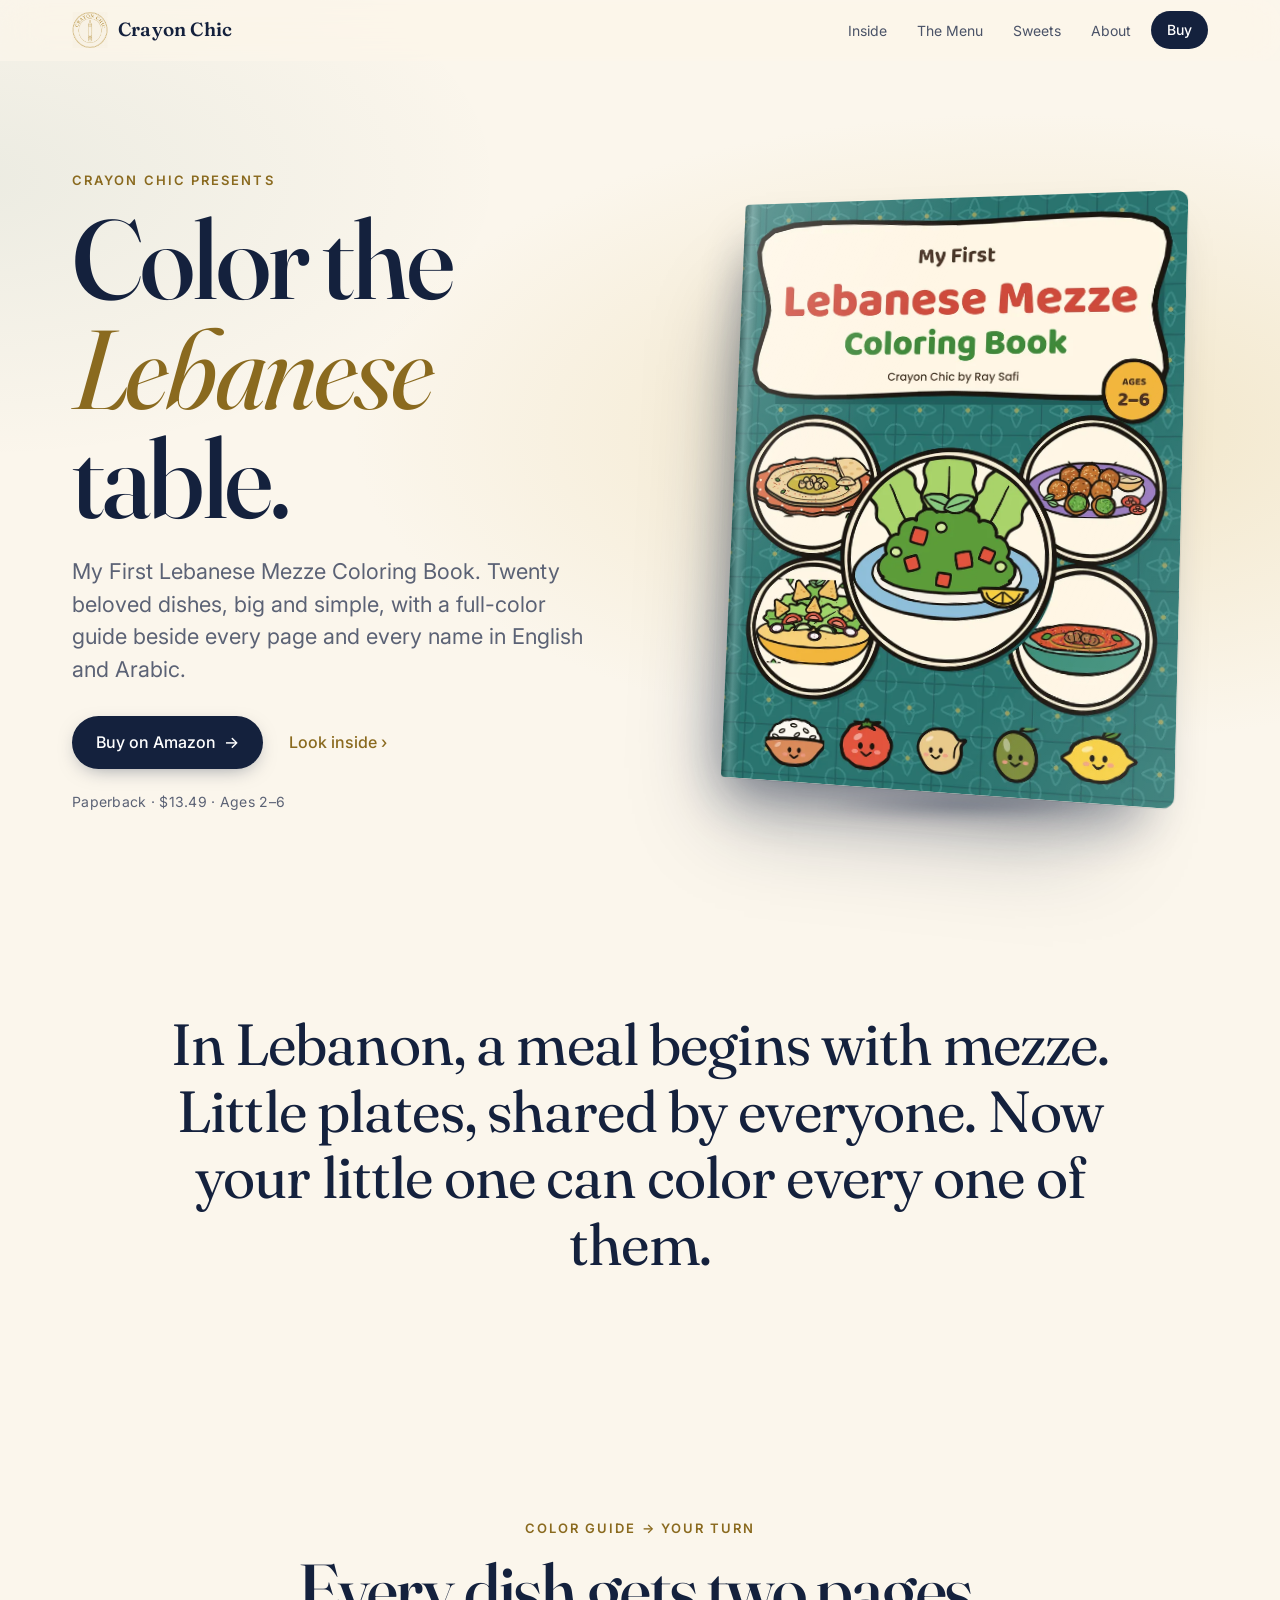
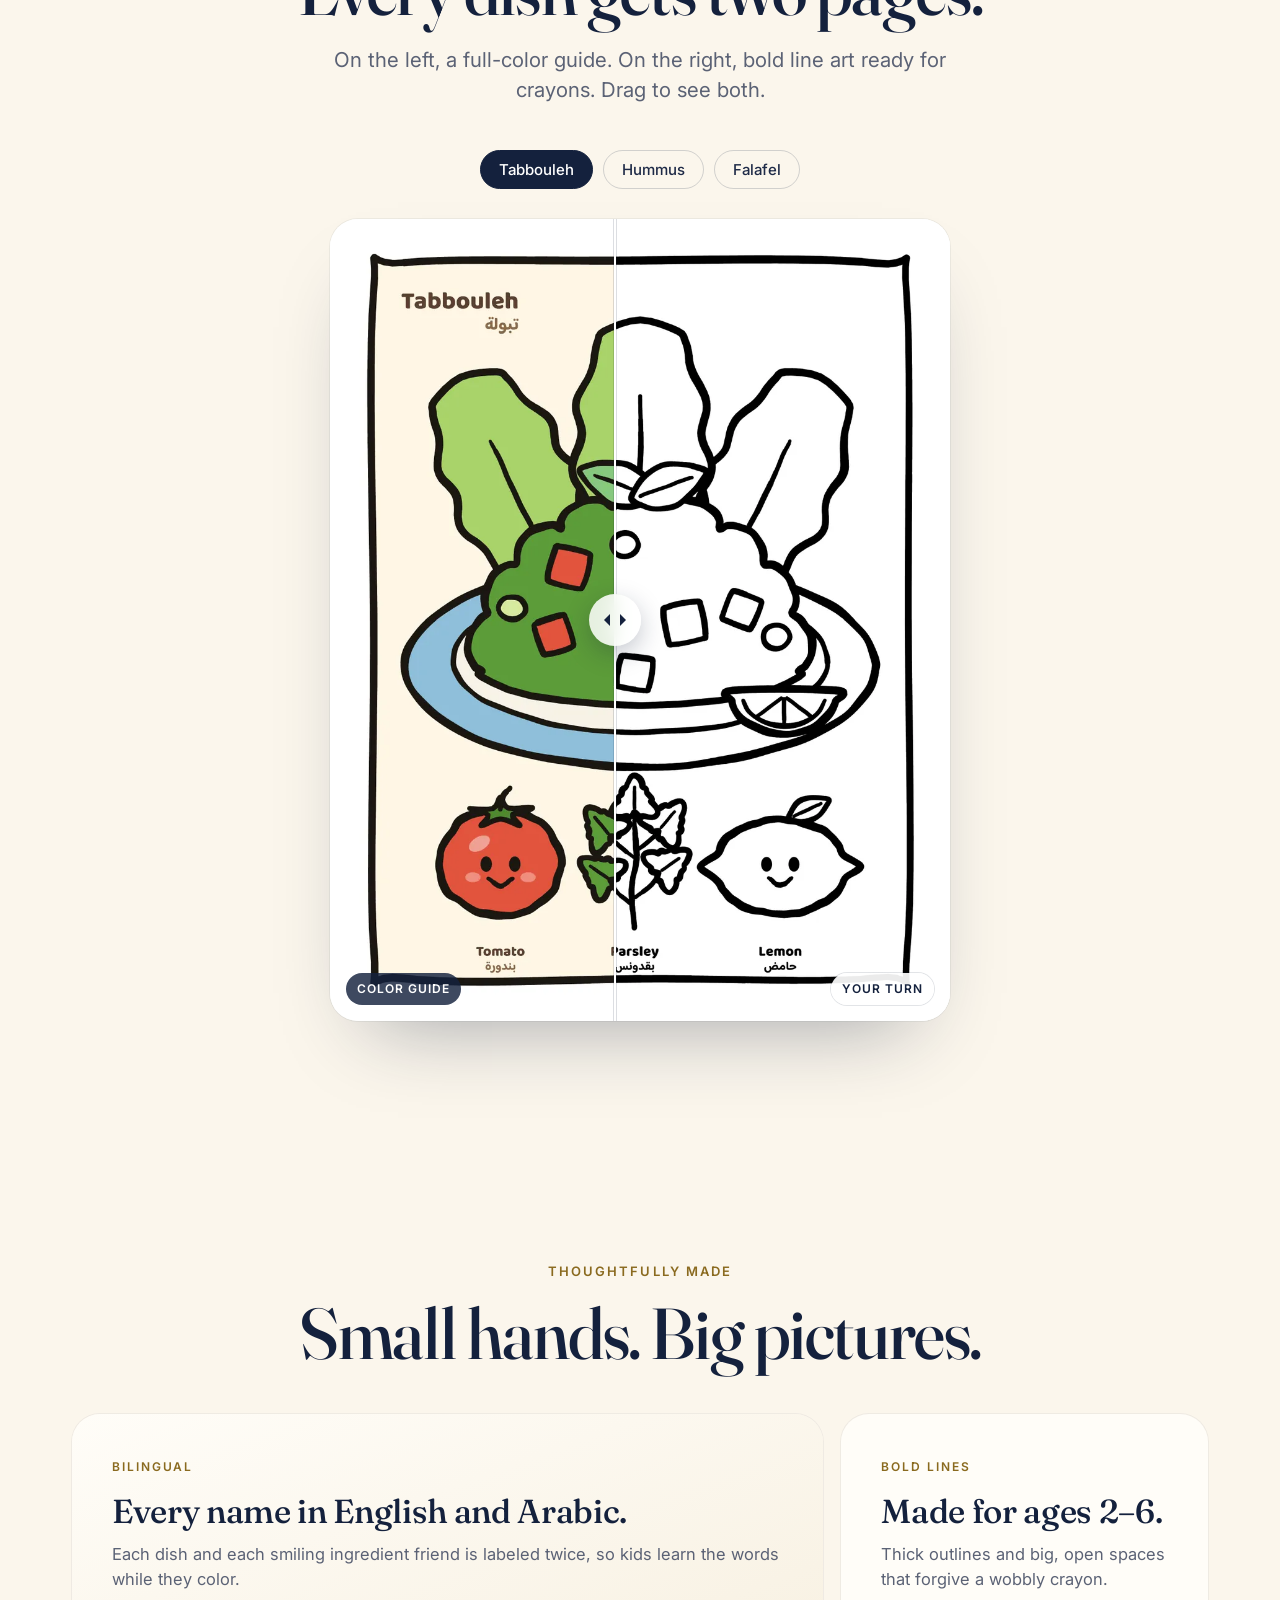
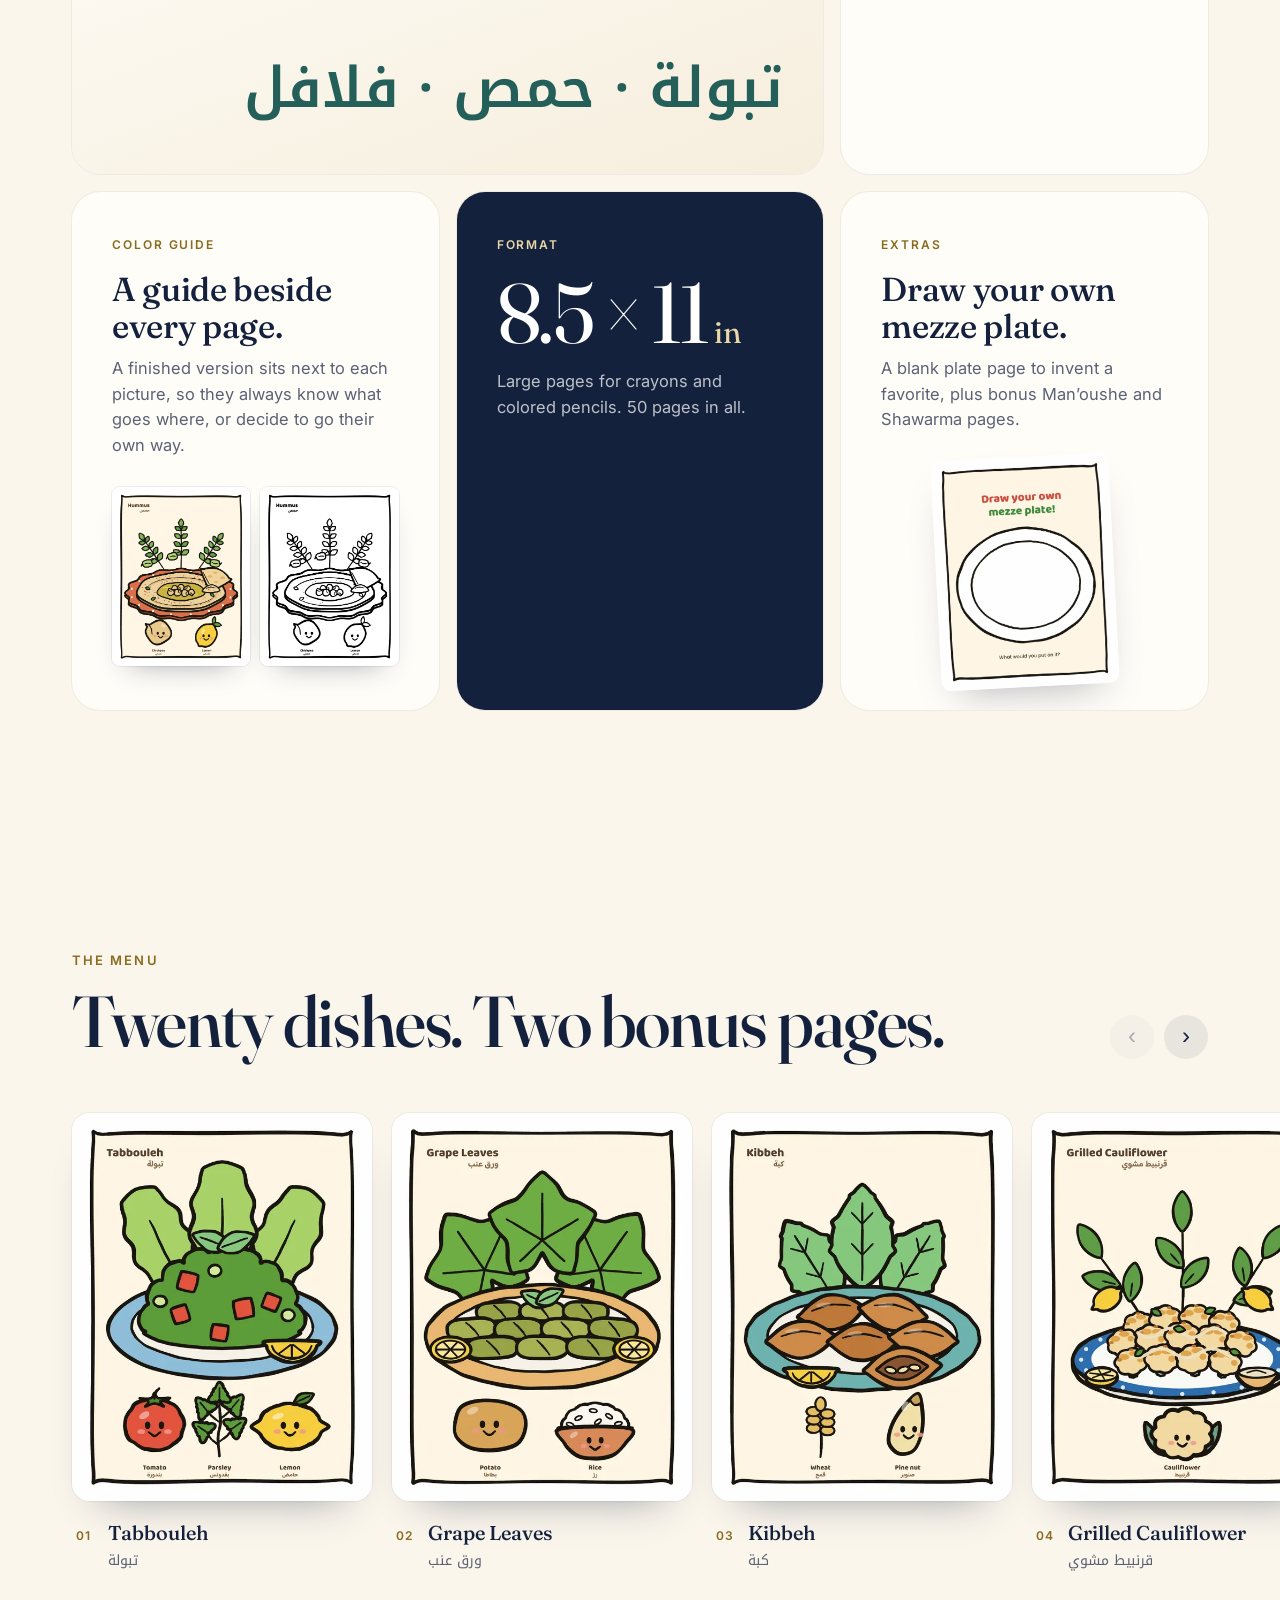
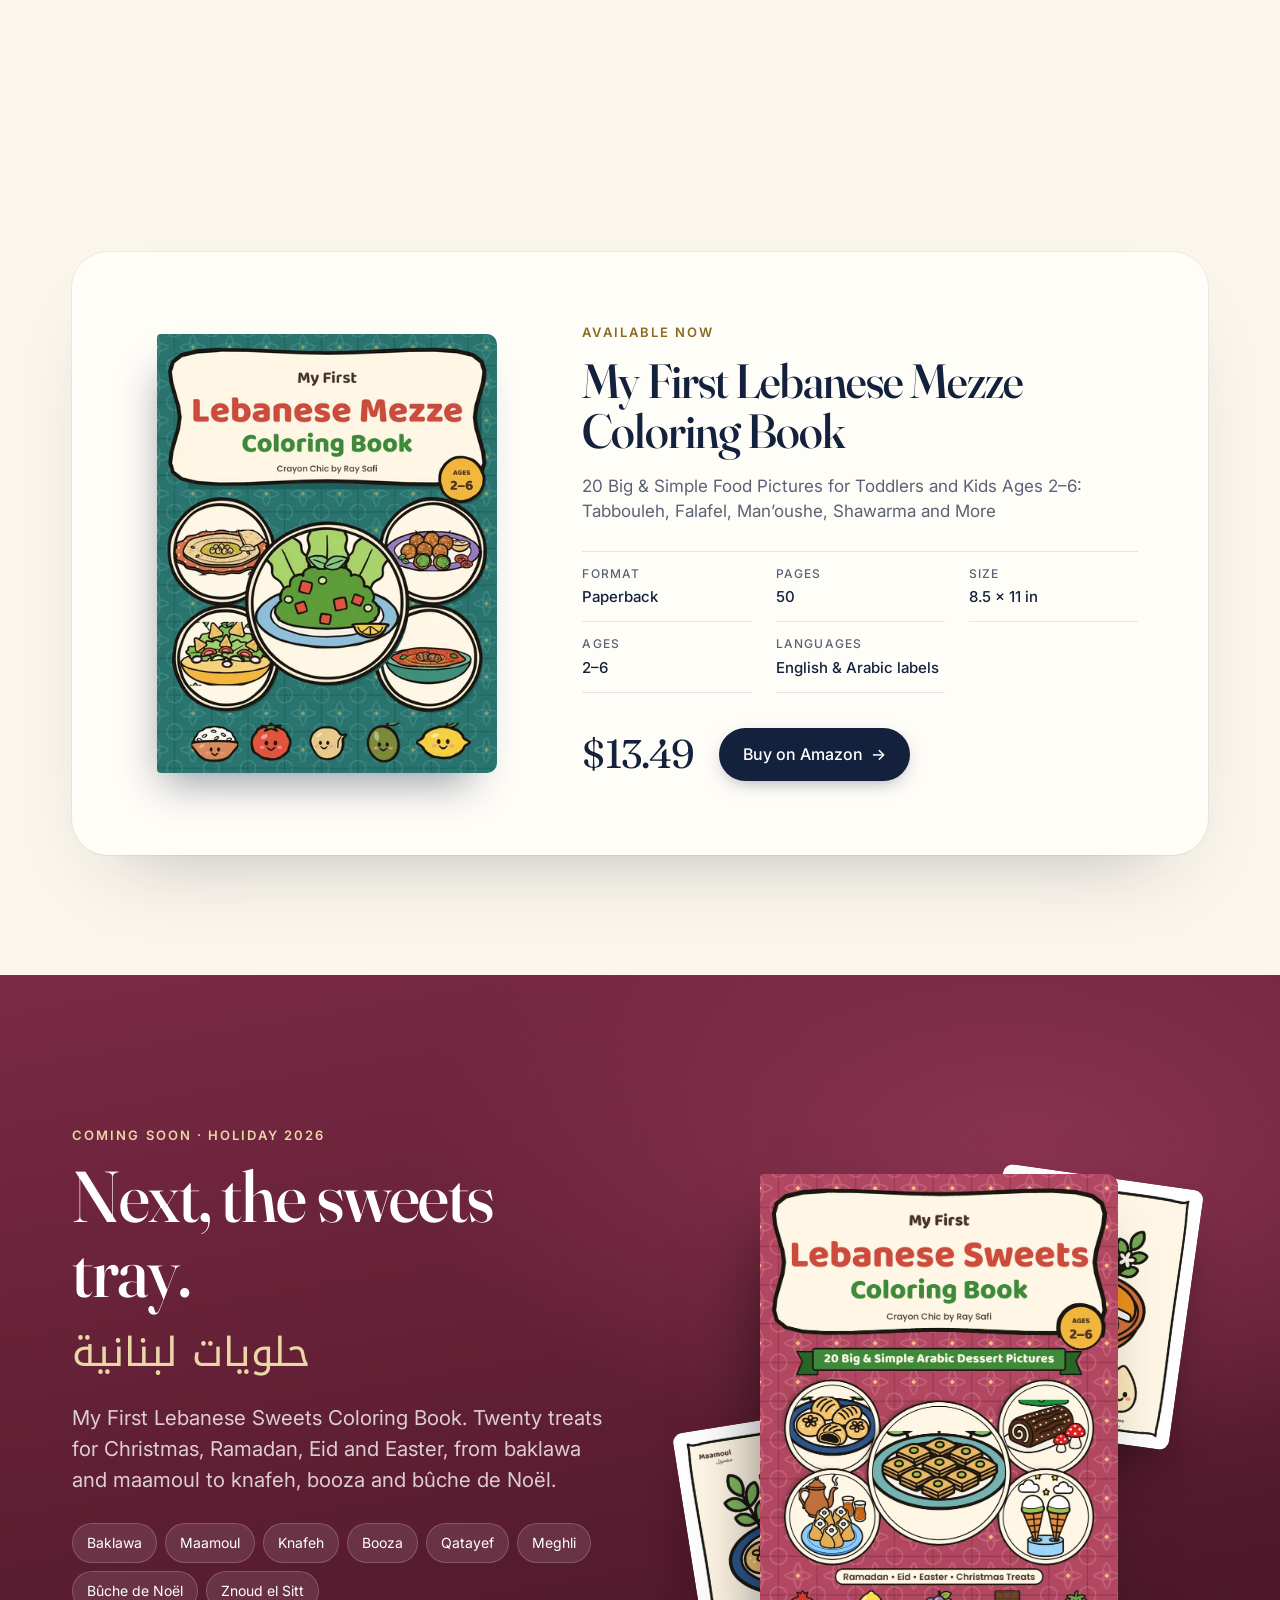
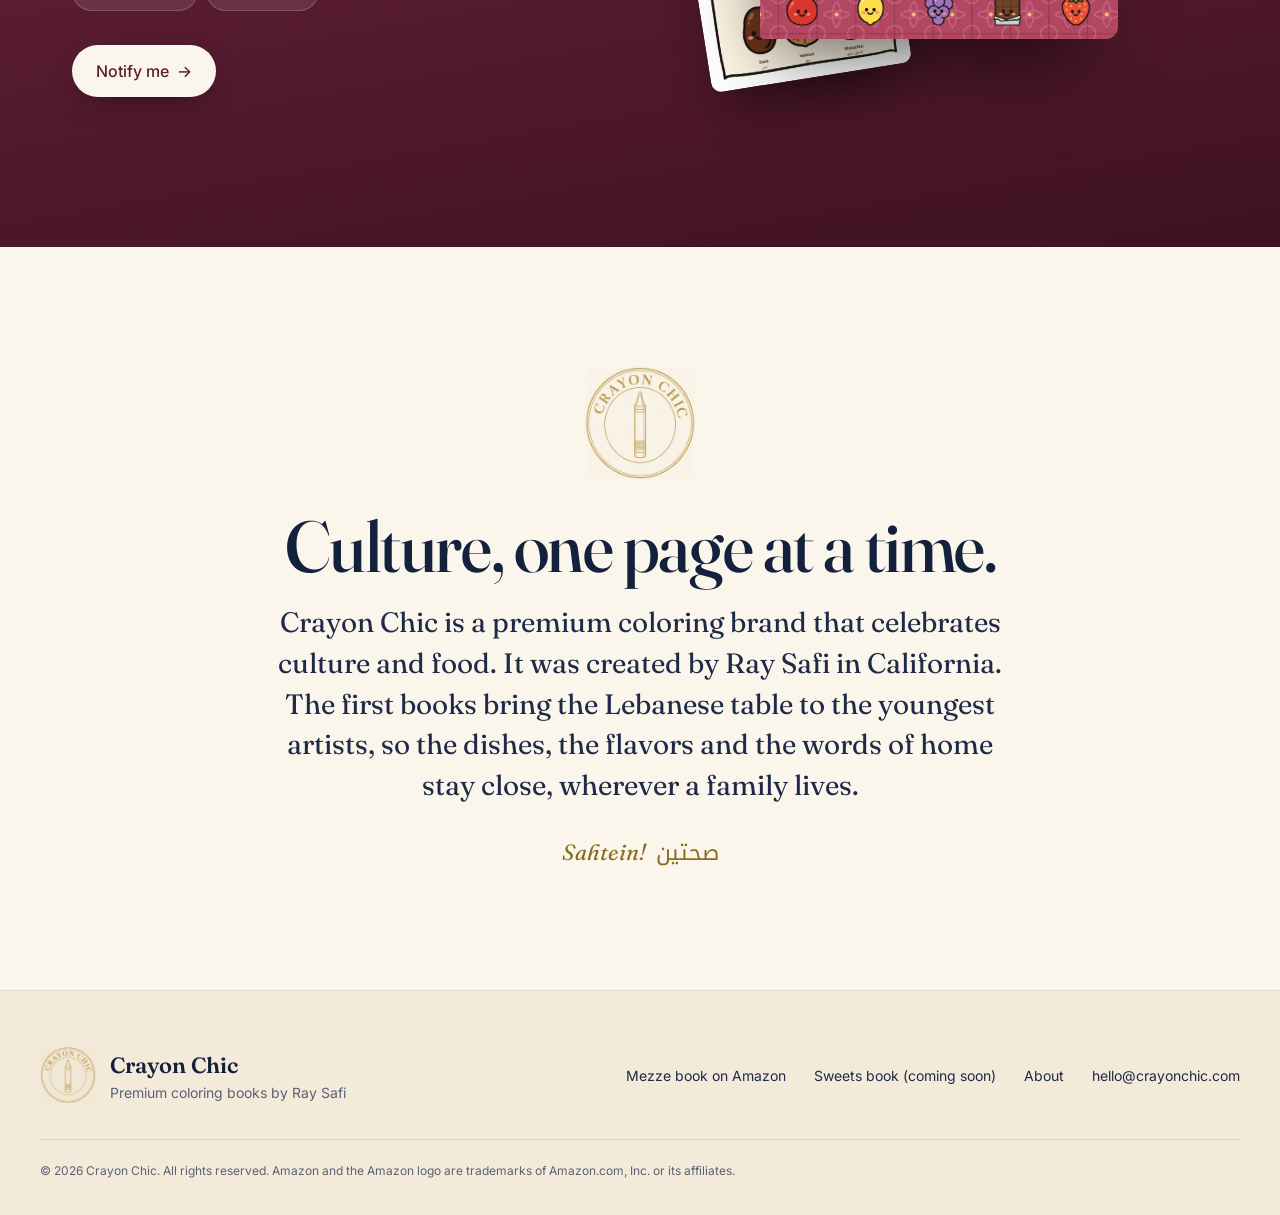
==== index.html @ db9e342e "Crayon Chic website" ====
<!doctype html>
<html lang="en">
<head>
  <meta charset="utf-8">
  <meta name="viewport" content="width=device-width, initial-scale=1, viewport-fit=cover">
  <title>Crayon Chic | My First Lebanese Mezze Coloring Book</title>
  <meta name="description" content="Crayon Chic makes premium coloring books that celebrate culture and food. Meet My First Lebanese Mezze Coloring Book: 20 Lebanese dishes, each with a full-color guide, labeled in English and Arabic, for kids ages 2–6.">
  <meta name="theme-color" content="#FBF6EC">
  <link rel="canonical" href="https://crayonchic.com/">
  <meta property="og:type" content="website">
  <meta property="og:site_name" content="Crayon Chic">
  <meta property="og:title" content="Crayon Chic | Color the Lebanese table">
  <meta property="og:description" content="My First Lebanese Mezze Coloring Book: 20 big, simple Lebanese dishes with a color guide beside every page, in English and Arabic. Ages 2–6.">
  <meta property="og:url" content="https://crayonchic.com/">
  <meta property="og:image" content="https://crayonchic.com/img/og-image.jpg">
  <meta property="og:image:width" content="1200">
  <meta property="og:image:height" content="630">
  <meta property="og:image:alt" content="The Crayon Chic seal next to the cover of My First Lebanese Mezze Coloring Book">
  <meta name="twitter:card" content="summary_large_image">
  <meta name="twitter:title" content="Crayon Chic | Color the Lebanese table">
  <meta name="twitter:description" content="20 Lebanese dishes to color, in English and Arabic, for ages 2–6.">
  <meta name="twitter:image" content="https://crayonchic.com/img/og-image.jpg">
  <link rel="icon" type="image/png" sizes="32x32" href="img/favicon-32.png">
  <link rel="icon" type="image/png" sizes="48x48" href="img/favicon-48.png">
  <link rel="apple-touch-icon" href="img/apple-touch-icon.png">
  <link rel="preconnect" href="https://fonts.googleapis.com">
  <link rel="preconnect" href="https://fonts.gstatic.com" crossorigin>
  <link href="https://fonts.googleapis.com/css2?family=Fraunces:ital,opsz,wght@0,9..144,300..700;1,9..144,300..600&family=Inter:wght@400;500;600&family=Noto+Kufi+Arabic:wght@400;600&display=swap" rel="stylesheet">
  <link rel="preload" as="image" href="img/mezze-cover.webp" fetchpriority="high">
  <link rel="stylesheet" href="styles.css">
  <script type="application/ld+json">
  {
    "@context": "https://schema.org",
    "@graph": [
      {"@type": "Organization", "name": "Crayon Chic", "url": "https://crayonchic.com/", "logo": "https://crayonchic.com/img/logo-seal.png", "founder": {"@type": "Person", "name": "Ray Safi"}},
      {"@type": "Book", "name": "My First Lebanese Mezze Coloring Book", "alternateName": "20 Big & Simple Food Pictures for Toddlers and Kids Ages 2–6: Tabbouleh, Falafel, Man'oushe, Shawarma and More", "author": {"@type": "Person", "name": "Ray Safi"}, "publisher": {"@type": "Organization", "name": "Crayon Chic"}, "bookFormat": "https://schema.org/Paperback", "numberOfPages": 50, "inLanguage": ["en", "ar"], "typicalAgeRange": "2-6", "image": "https://crayonchic.com/img/mezze-cover.webp", "url": "https://www.amazon.com/dp/B0HNJ17JMC", "offers": {"@type": "Offer", "price": "13.49", "priceCurrency": "USD", "availability": "https://schema.org/InStock", "url": "https://www.amazon.com/dp/B0HNJ17JMC"}}
    ]
  }
  </script>
</head>
<body>
  <a class="skip" href="#main">Skip to content</a>

  <header class="nav" id="nav">
    <div class="nav-inner">
      <a class="brand" href="#top" aria-label="Crayon Chic home">
        <img src="img/logo-seal.png" width="36" height="36" alt="">
        <span>Crayon Chic</span>
      </a>
      <nav aria-label="Main">
        <ul class="nav-links">
          <li><a href="#inside">Inside</a></li>
          <li><a href="#menu">The Menu</a></li>
          <li><a href="#sweets">Sweets</a></li>
          <li><a href="#about">About</a></li>
        </ul>
      </nav>
      <a class="btn btn-sm" href="https://www.amazon.com/dp/B0HNJ17JMC" target="_blank" rel="noopener">Buy</a>
    </div>
  </header>

  <main id="main">
    <!-- HERO -->
    <section class="hero" id="top">
      <div class="hero-glow" aria-hidden="true"></div>
      <div class="hero-copy">
        <p class="eyebrow reveal">Crayon Chic presents</p>
        <h1 class="display reveal" style="--d:.08s">Color the<br><em>Lebanese</em> table.</h1>
        <p class="lede reveal" style="--d:.16s">My First Lebanese Mezze Coloring Book. Twenty beloved dishes, big and simple, with a full-color guide beside every page and every name in English and Arabic.</p>
        <div class="hero-cta reveal" style="--d:.24s">
          <a class="btn" href="https://www.amazon.com/dp/B0HNJ17JMC" target="_blank" rel="noopener">Buy on Amazon <span aria-hidden="true">→</span></a>
          <a class="link-arrow" href="#inside">Look inside <span aria-hidden="true">›</span></a>
        </div>
        <p class="meta reveal" style="--d:.32s">Paperback · $13.49 · Ages 2–6</p>
      </div>
      <div class="hero-book reveal" style="--d:.2s">
        <div class="book" id="heroBook">
          <img src="img/mezze-cover.webp" width="900" height="1165" alt="Cover of My First Lebanese Mezze Coloring Book by Crayon Chic, showing tabbouleh, hummus, falafel, fattoush and lentil soup in round plates on a teal tile pattern" fetchpriority="high">
        </div>
        <div class="book-shadow" aria-hidden="true"></div>
      </div>
    </section>

    <!-- STATEMENT -->
    <section class="statement" aria-label="About the book">
      <p class="statement-text" id="statement">In Lebanon, a meal begins with mezze. Little plates, shared by everyone. Now your little one can color every one of them.</p>
    </section>

    <!-- SLIDER -->
    <section class="section compare" id="inside">
      <div class="section-head">
        <p class="eyebrow reveal">Color guide → your turn</p>
        <h2 class="h2 reveal">Every dish gets two pages.</h2>
        <p class="sub reveal">On the left, a full-color guide. On the right, bold line art ready for crayons. Drag to see both.</p>
      </div>
      <div class="chips reveal" role="tablist" aria-label="Choose a dish">
        <button class="chip is-active" role="tab" aria-selected="true" data-dish="tabbouleh">Tabbouleh</button>
        <button class="chip" role="tab" aria-selected="false" data-dish="hummus">Hummus</button>
        <button class="chip" role="tab" aria-selected="false" data-dish="falafel">Falafel</button>
      </div>
      <div class="ba reveal" id="ba" style="--pos:50%">
        <img class="ba-img ba-color" src="img/slide-tabbouleh-color.webp" width="1000" height="1294" alt="Tabbouleh color guide page" loading="lazy" decoding="async">
        <img class="ba-img ba-line" src="img/slide-tabbouleh-line.webp" width="1000" height="1294" alt="Tabbouleh black-and-white coloring page" loading="lazy" decoding="async">
        <span class="ba-tag ba-tag-l">Color guide</span>
        <span class="ba-tag ba-tag-r">Your turn</span>
        <div class="ba-handle" aria-hidden="true"><span></span></div>
        <input class="ba-range" type="range" min="0" max="100" value="50" aria-label="Slide between the color guide and the coloring page">
      </div>
    </section>

    <!-- FEATURES -->
    <section class="section features" aria-labelledby="feat-h">
      <div class="section-head">
        <p class="eyebrow reveal">Thoughtfully made</p>
        <h2 class="h2 reveal" id="feat-h">Small hands. Big pictures.</h2>
      </div>
      <div class="feat-grid">
        <article class="feat feat-lg reveal">
          <div class="feat-copy">
            <p class="feat-k">Bilingual</p>
            <h3>Every name in English and Arabic.</h3>
            <p>Each dish and each smiling ingredient friend is labeled twice, so kids learn the words while they color.</p>
          </div>
          <p class="feat-ar" lang="ar" dir="rtl">تبولة · حمص · فلافل</p>
        </article>
        <article class="feat reveal" style="--d:.06s">
          <p class="feat-k">Bold lines</p>
          <h3>Made for ages <span class="nw">2–6</span>.</h3>
          <p>Thick outlines and big, open spaces that forgive a wobbly crayon.</p>
        </article>
        <article class="feat reveal" style="--d:.12s">
          <p class="feat-k">Color guide</p>
          <h3>A guide beside every page.</h3>
          <p>A finished version sits next to each picture, so they always know what goes where, or decide to go their own way.</p>
          <div class="mini-pair" aria-hidden="true">
            <img src="img/slide-hummus-color.webp" width="1000" height="1294" loading="lazy" decoding="async" alt="">
            <img src="img/slide-hummus-line.webp" width="1000" height="1294" loading="lazy" decoding="async" alt="">
          </div>
        </article>
        <article class="feat feat-dark reveal" style="--d:.06s">
          <p class="feat-k">Format</p>
          <p class="big-num">8.5 × 11<span>in</span></p>
          <p>Large pages for crayons and colored pencils. 50 pages in all.</p>
        </article>
        <article class="feat feat-img reveal" style="--d:.12s">
          <div class="feat-copy">
            <p class="feat-k">Extras</p>
            <h3>Draw your own mezze plate.</h3>
            <p>A blank plate page to invent a favorite, plus bonus Man’oushe and Shawarma pages.</p>
          </div>
          <img src="img/g-44.webp" width="560" height="725" loading="lazy" decoding="async" alt="Draw your own mezze plate page with an empty plate outline">
        </article>
      </div>
    </section>

    <!-- GALLERY -->
    <section class="section gallery" id="menu" aria-labelledby="menu-h">
      <div class="section-head row">
        <div>
          <p class="eyebrow reveal">The menu</p>
          <h2 class="h2 reveal" id="menu-h">Twenty dishes. Two bonus pages.</h2>
        </div>
        <div class="g-controls reveal">
          <button class="g-btn" id="gPrev" aria-label="Previous dishes">‹</button>
          <button class="g-btn" id="gNext" aria-label="Next dishes">›</button>
        </div>
      </div>
      <ul class="track" id="track" tabindex="0" aria-label="Dish pages, scroll sideways">
        <li class="card">
          <figure>
            <div class="card-img"><img src="img/g-04.webp" width="560" height="725" loading="lazy" decoding="async" alt="Tabbouleh coloring page, full-color guide with smiling ingredient friends"></div>
            <figcaption><span class="num">01</span><span class="en">Tabbouleh</span><span class="ar" lang="ar" dir="rtl">تبولة</span></figcaption>
          </figure>
        </li>
        <li class="card">
          <figure>
            <div class="card-img"><img src="img/g-06.webp" width="560" height="725" loading="lazy" decoding="async" alt="Grape Leaves coloring page, full-color guide with smiling ingredient friends"></div>
            <figcaption><span class="num">02</span><span class="en">Grape Leaves</span><span class="ar" lang="ar" dir="rtl">ورق عنب</span></figcaption>
          </figure>
        </li>
        <li class="card">
          <figure>
            <div class="card-img"><img src="img/g-08.webp" width="560" height="725" loading="lazy" decoding="async" alt="Kibbeh coloring page, full-color guide with smiling ingredient friends"></div>
            <figcaption><span class="num">03</span><span class="en">Kibbeh</span><span class="ar" lang="ar" dir="rtl">كبة</span></figcaption>
          </figure>
        </li>
        <li class="card">
          <figure>
            <div class="card-img"><img src="img/g-10.webp" width="560" height="725" loading="lazy" decoding="async" alt="Grilled Cauliflower coloring page, full-color guide with smiling ingredient friends"></div>
            <figcaption><span class="num">04</span><span class="en">Grilled Cauliflower</span><span class="ar" lang="ar" dir="rtl">قرنبيط مشوي</span></figcaption>
          </figure>
        </li>
        <li class="card">
          <figure>
            <div class="card-img"><img src="img/g-12.webp" width="560" height="725" loading="lazy" decoding="async" alt="Batata Harra coloring page, full-color guide with smiling ingredient friends"></div>
            <figcaption><span class="num">05</span><span class="en">Batata Harra</span><span class="ar" lang="ar" dir="rtl">بطاطا حرة</span></figcaption>
          </figure>
        </li>
        <li class="card">
          <figure>
            <div class="card-img"><img src="img/g-14.webp" width="560" height="725" loading="lazy" decoding="async" alt="Labneh coloring page, full-color guide with smiling ingredient friends"></div>
            <figcaption><span class="num">06</span><span class="en">Labneh</span><span class="ar" lang="ar" dir="rtl">لبنة</span></figcaption>
          </figure>
        </li>
        <li class="card">
          <figure>
            <div class="card-img"><img src="img/g-16.webp" width="560" height="725" loading="lazy" decoding="async" alt="Rakakat coloring page, full-color guide with smiling ingredient friends"></div>
            <figcaption><span class="num">07</span><span class="en">Rakakat</span><span class="ar" lang="ar" dir="rtl">رقاقات</span></figcaption>
          </figure>
        </li>
        <li class="card">
          <figure>
            <div class="card-img"><img src="img/g-18.webp" width="560" height="725" loading="lazy" decoding="async" alt="Beetroot Salad coloring page, full-color guide with smiling ingredient friends"></div>
            <figcaption><span class="num">08</span><span class="en">Beetroot Salad</span><span class="ar" lang="ar" dir="rtl">سلطة شمندر</span></figcaption>
          </figure>
        </li>
        <li class="card">
          <figure>
            <div class="card-img"><img src="img/g-20.webp" width="560" height="725" loading="lazy" decoding="async" alt="Fresh Veggie Plate coloring page, full-color guide with smiling ingredient friends"></div>
            <figcaption><span class="num">09</span><span class="en">Fresh Veggie Plate</span><span class="ar" lang="ar" dir="rtl">صحن خضار</span></figcaption>
          </figure>
        </li>
        <li class="card">
          <figure>
            <div class="card-img"><img src="img/g-22.webp" width="560" height="725" loading="lazy" decoding="async" alt="Falafel coloring page, full-color guide with smiling ingredient friends"></div>
            <figcaption><span class="num">10</span><span class="en">Falafel</span><span class="ar" lang="ar" dir="rtl">فلافل</span></figcaption>
          </figure>
        </li>
        <li class="card">
          <figure>
            <div class="card-img"><img src="img/g-24.webp" width="560" height="725" loading="lazy" decoding="async" alt="Fattoush coloring page, full-color guide with smiling ingredient friends"></div>
            <figcaption><span class="num">11</span><span class="en">Fattoush</span><span class="ar" lang="ar" dir="rtl">فتوش</span></figcaption>
          </figure>
        </li>
        <li class="card">
          <figure>
            <div class="card-img"><img src="img/g-26.webp" width="560" height="725" loading="lazy" decoding="async" alt="Muhammara coloring page, full-color guide with smiling ingredient friends"></div>
            <figcaption><span class="num">12</span><span class="en">Muhammara</span><span class="ar" lang="ar" dir="rtl">محمرة</span></figcaption>
          </figure>
        </li>
        <li class="card">
          <figure>
            <div class="card-img"><img src="img/g-28.webp" width="560" height="725" loading="lazy" decoding="async" alt="Sambousek coloring page, full-color guide with smiling ingredient friends"></div>
            <figcaption><span class="num">13</span><span class="en">Sambousek</span><span class="ar" lang="ar" dir="rtl">سمبوسك</span></figcaption>
          </figure>
        </li>
        <li class="card">
          <figure>
            <div class="card-img"><img src="img/g-30.webp" width="560" height="725" loading="lazy" decoding="async" alt="Shankleesh coloring page, full-color guide with smiling ingredient friends"></div>
            <figcaption><span class="num">14</span><span class="en">Shankleesh</span><span class="ar" lang="ar" dir="rtl">شنكليش</span></figcaption>
          </figure>
        </li>
        <li class="card">
          <figure>
            <div class="card-img"><img src="img/g-32.webp" width="560" height="725" loading="lazy" decoding="async" alt="Halloumi coloring page, full-color guide with smiling ingredient friends"></div>
            <figcaption><span class="num">15</span><span class="en">Halloumi</span><span class="ar" lang="ar" dir="rtl">حلوم</span></figcaption>
          </figure>
        </li>
        <li class="card">
          <figure>
            <div class="card-img"><img src="img/g-34.webp" width="560" height="725" loading="lazy" decoding="async" alt="Arayes coloring page, full-color guide with smiling ingredient friends"></div>
            <figcaption><span class="num">16</span><span class="en">Arayes</span><span class="ar" lang="ar" dir="rtl">عرايس</span></figcaption>
          </figure>
        </li>
        <li class="card">
          <figure>
            <div class="card-img"><img src="img/g-36.webp" width="560" height="725" loading="lazy" decoding="async" alt="Hummus coloring page, full-color guide with smiling ingredient friends"></div>
            <figcaption><span class="num">17</span><span class="en">Hummus</span><span class="ar" lang="ar" dir="rtl">حمص</span></figcaption>
          </figure>
        </li>
        <li class="card">
          <figure>
            <div class="card-img"><img src="img/g-38.webp" width="560" height="725" loading="lazy" decoding="async" alt="Spinach Fatayer coloring page, full-color guide with smiling ingredient friends"></div>
            <figcaption><span class="num">18</span><span class="en">Spinach Fatayer</span><span class="ar" lang="ar" dir="rtl">فطاير سبانخ</span></figcaption>
          </figure>
        </li>
        <li class="card">
          <figure>
            <div class="card-img"><img src="img/g-40.webp" width="560" height="725" loading="lazy" decoding="async" alt="Makanek coloring page, full-color guide with smiling ingredient friends"></div>
            <figcaption><span class="num">19</span><span class="en">Makanek</span><span class="ar" lang="ar" dir="rtl">مقانق</span></figcaption>
          </figure>
        </li>
        <li class="card">
          <figure>
            <div class="card-img"><img src="img/g-42.webp" width="560" height="725" loading="lazy" decoding="async" alt="Baba Ghanouj coloring page, full-color guide with smiling ingredient friends"></div>
            <figcaption><span class="num">20</span><span class="en">Baba Ghanouj</span><span class="ar" lang="ar" dir="rtl">بابا غنوج</span></figcaption>
          </figure>
        </li>
        <li class="card">
          <figure>
            <div class="card-img"><img src="img/g-46.webp" width="560" height="725" loading="lazy" decoding="async" alt="Man’oushe coloring page, full-color guide with smiling ingredient friends"></div>
            <figcaption><span class="num">Bonus</span><span class="en">Man’oushe</span><span class="ar" lang="ar" dir="rtl">منقوشة</span></figcaption>
          </figure>
        </li>
        <li class="card">
          <figure>
            <div class="card-img"><img src="img/g-48.webp" width="560" height="725" loading="lazy" decoding="async" alt="Shawarma coloring page, full-color guide with smiling ingredient friends"></div>
            <figcaption><span class="num">Bonus</span><span class="en">Shawarma</span><span class="ar" lang="ar" dir="rtl">شاورما</span></figcaption>
          </figure>
        </li>
      </ul>
    </section>

    <!-- BUY -->
    <section class="section buy" aria-labelledby="buy-h">
      <div class="buy-card reveal">
        <img class="buy-cover" src="img/mezze-cover-sm.webp" width="450" height="583" loading="lazy" decoding="async" alt="Cover of My First Lebanese Mezze Coloring Book">
        <div class="buy-copy">
          <p class="eyebrow">Available now</p>
          <h2 class="h2" id="buy-h">My First Lebanese Mezze Coloring Book</h2>
          <p class="sub">20 Big &amp; Simple Food Pictures for Toddlers and Kids Ages 2–6: Tabbouleh, Falafel, Man’oushe, Shawarma and More</p>
          <ul class="specs">
            <li><span>Format</span>Paperback</li>
            <li><span>Pages</span>50</li>
            <li><span>Size</span>8.5 × 11 in</li>
            <li><span>Ages</span>2–6</li>
            <li><span>Languages</span>English &amp; Arabic labels</li>
          </ul>
          <div class="buy-row">
            <p class="price">$13.49</p>
            <a class="btn" href="https://www.amazon.com/dp/B0HNJ17JMC" target="_blank" rel="noopener">Buy on Amazon <span aria-hidden="true">→</span></a>
          </div>
        </div>
      </div>
    </section>

    <!-- SWEETS -->
    <section class="sweets" id="sweets" aria-labelledby="sweets-h">
      <div class="sweets-inner">
        <div class="sweets-copy">
          <p class="eyebrow light reveal">Coming soon · Holiday 2026</p>
          <h2 class="h2 reveal" id="sweets-h">Next, the sweets tray.</h2>
          <p class="sweets-ar reveal" lang="ar" dir="rtl">حلويات لبنانية</p>
          <p class="sub reveal">My First Lebanese Sweets Coloring Book. Twenty treats for Christmas, Ramadan, Eid and Easter, from baklawa and maamoul to knafeh, booza and bûche de Noël.</p>
          <ul class="pills reveal" aria-label="A few of the sweets inside">
            <li>Baklawa</li><li>Maamoul</li><li>Knafeh</li><li>Booza</li><li>Qatayef</li><li>Meghli</li><li>Bûche de Noël</li><li>Znoud el Sitt</li>
          </ul>
          <a class="btn btn-light reveal" href="mailto:hello@crayonchic.com?subject=Notify%20me%3A%20Lebanese%20Sweets%20Coloring%20Book&amp;body=Please%20let%20me%20know%20when%20the%20Sweets%20book%20is%20out!">Notify me <span aria-hidden="true">→</span></a>
        </div>
        <div class="sweets-art reveal" style="--d:.1s">
          <img class="sweets-cover" src="img/sweets-cover.webp" width="900" height="1165" loading="lazy" decoding="async" alt="Cover of My First Lebanese Sweets Coloring Book, with baklawa, maamoul, bûche de Noël, booza and znoud el sitt on a rose tile pattern">
          <img class="sweets-page p1" src="img/s-maamoul.webp" width="520" height="673" loading="lazy" decoding="async" alt="Maamoul color guide page">
          <img class="sweets-page p2" src="img/s-knafeh.webp" width="520" height="673" loading="lazy" decoding="async" alt="Knafeh color guide page">
        </div>
      </div>
    </section>

    <!-- ABOUT -->
    <section class="section about" id="about" aria-labelledby="about-h">
      <img class="about-seal reveal" src="img/logo-seal.png" width="128" height="128" loading="lazy" alt="Crayon Chic seal">
      <h2 class="h2 reveal" id="about-h">Culture, one page at a time.</h2>
      <p class="about-text reveal">Crayon Chic is a premium coloring brand that celebrates culture and food. It was created by Ray Safi in California. The first books bring the Lebanese table to the youngest artists, so the dishes, the flavors and the words of home stay close, wherever a family lives.</p>
      <p class="sign reveal">Sahtein! <span lang="ar" dir="rtl">صحتين</span></p>
    </section>
  </main>

  <footer class="footer">
    <div class="footer-inner">
      <div class="f-brand">
        <img src="img/logo-seal.png" width="56" height="56" loading="lazy" alt="">
        <div>
          <p class="f-name">Crayon Chic</p>
          <p class="f-tag">Premium coloring books by Ray Safi</p>
        </div>
      </div>
      <ul class="f-links">
        <li><a href="https://www.amazon.com/dp/B0HNJ17JMC" target="_blank" rel="noopener">Mezze book on Amazon</a></li>
        <li><a href="#sweets">Sweets book (coming soon)</a></li>
        <li><a href="#about">About</a></li>
        <li><a href="mailto:hello@crayonchic.com">hello@crayonchic.com</a></li>
      </ul>
    </div>
    <p class="f-legal">© 2026 Crayon Chic. All rights reserved. Amazon and the Amazon logo are trademarks of Amazon.com, Inc. or its affiliates.</p>
  </footer>

  <script src="script.js" defer></script>
</body>
</html>
---- styles.css ----
:root{
  --gut:20px;
  --ivory:#FBF6EC; --cream:#F3EADA; --paper:#FFFDF8;
  --navy:#14213D; --ink:#1E2A47; --muted:#5B6275;
  --gold:#B8923A; --gold-deep:#8A6A1F; --gold-soft:#E9D7A8;
  --teal:#245F5A; --rose:#5B1D31; --rose-2:#7A2A44;
  --serif:"Fraunces",Georgia,"Times New Roman",serif;
  --sans:"Inter",system-ui,-apple-system,"Segoe UI",Roboto,sans-serif;
  --arabic:"Noto Kufi Arabic","Geeza Pro",Tahoma,sans-serif;
  --r:28px; --wrap:1200px;
  --ease:cubic-bezier(.2,.7,.1,1);
}
*,*::before,*::after{box-sizing:border-box}
html{scroll-behavior:smooth;-webkit-text-size-adjust:100%}
main{overflow-x:clip}
body{margin:0;background:var(--ivory);color:var(--navy);font-family:var(--sans);font-size:17px;line-height:1.55;-webkit-font-smoothing:antialiased;text-rendering:optimizeLegibility;overflow-x:hidden}
img{max-width:100%;height:auto;display:block}
a{color:inherit}
[lang="ar"]{font-family:var(--arabic)}
.skip{position:absolute;left:-999px;top:8px;background:var(--navy);color:#fff;padding:10px 14px;border-radius:10px;z-index:100}
.skip:focus{left:8px}
:focus-visible{outline:2px solid var(--gold-deep);outline-offset:3px;border-radius:6px}

/* NAV */
.nav{position:sticky;top:0;z-index:50;background:rgba(251,246,236,.72);-webkit-backdrop-filter:saturate(180%) blur(20px);backdrop-filter:saturate(180%) blur(20px);border-bottom:1px solid transparent;transition:border-color .3s,background .3s}
.nav.scrolled{border-bottom-color:rgba(20,33,61,.08);background:rgba(251,246,236,.82)}
.nav-inner{max-width:var(--wrap);margin:0 auto;height:60px;padding:0 20px;display:flex;align-items:center;gap:20px}
.brand{display:flex;align-items:center;gap:10px;text-decoration:none;font-family:var(--serif);font-weight:600;font-size:19px;letter-spacing:.01em;margin-right:auto}
.brand img{width:36px;height:36px}
.nav-links{display:none;list-style:none;margin:0;padding:0;gap:30px}
.nav-links a{text-decoration:none;font-size:14px;color:var(--ink);opacity:.8;transition:opacity .2s}
.nav-links a:hover{opacity:1}

/* BUTTONS */
.btn{display:inline-flex;align-items:center;gap:8px;background:var(--navy);color:#fff;text-decoration:none;font-weight:500;font-size:16px;padding:14px 24px;border-radius:999px;transition:transform .3s var(--ease),background .3s,box-shadow .3s;box-shadow:0 6px 20px -8px rgba(20,33,61,.5)}
.btn:hover{background:#0B1630;transform:translateY(-1px);box-shadow:0 10px 28px -10px rgba(20,33,61,.6)}
.btn-sm{padding:8px 16px;font-size:14px;box-shadow:none}
.btn-light{background:var(--ivory);color:var(--rose);box-shadow:0 10px 30px -12px rgba(0,0,0,.5)}
.btn-light:hover{background:#fff}
.link-arrow{color:var(--gold-deep);text-decoration:none;font-weight:500;font-size:16px}
.link-arrow:hover{text-decoration:underline;text-underline-offset:4px}

/* TYPE */
.eyebrow{font-size:13px;letter-spacing:.16em;text-transform:uppercase;color:var(--gold-deep);font-weight:600;margin:0 0 14px}
.eyebrow.light{color:var(--gold-soft)}
.display{font-family:var(--serif);font-weight:500;font-size:clamp(48px,11vw,112px);line-height:.98;letter-spacing:-.025em;margin:0 0 22px;font-variation-settings:"opsz" 144}
.display em{font-style:italic;font-weight:400;color:var(--gold-deep)}
.h2{font-family:var(--serif);font-weight:500;font-size:clamp(36px,6.4vw,72px);line-height:1.04;letter-spacing:-.02em;margin:0 0 18px;font-variation-settings:"opsz" 144}
.sub{font-size:clamp(17px,1.6vw,21px);color:var(--muted);max-width:640px;margin:0 auto;line-height:1.5}
.lede{font-size:clamp(18px,1.7vw,22px);color:var(--muted);max-width:520px;margin:0 0 30px;line-height:1.5}

/* HERO */
.hero{position:relative;max-width:var(--wrap);margin:0 auto;padding:56px 20px 40px;display:grid;gap:44px;align-items:center;overflow:visible}
.hero-glow{position:absolute;inset:-10% -30% auto;height:120%;background:radial-gradient(50% 45% at 70% 45%,rgba(233,215,168,.55),transparent 70%),radial-gradient(40% 40% at 15% 20%,rgba(36,95,90,.07),transparent 70%);pointer-events:none;z-index:-1}
.hero-cta{display:flex;align-items:center;gap:26px;flex-wrap:wrap}
.meta{margin:22px 0 0;font-size:14px;color:var(--muted);letter-spacing:.02em}
.hero-book{position:relative;justify-self:center;width:min(78vw,440px);perspective:1400px}
.book{position:relative;border-radius:6px 14px 14px 6px;transform:rotateY(-14deg) rotateX(4deg) rotateZ(1deg);transform-style:preserve-3d;transition:transform .8s var(--ease);box-shadow:1px 1px 0 rgba(0,0,0,.06),-14px 30px 50px -18px rgba(20,33,61,.45),-40px 70px 90px -40px rgba(20,33,61,.35);animation:float 7s ease-in-out infinite}
.book img{border-radius:4px 12px 12px 4px}
.book::before{content:"";position:absolute;inset:0 auto 0 0;width:18px;border-radius:4px 0 0 4px;background:linear-gradient(90deg,rgba(0,0,0,.28),rgba(255,255,255,.18) 45%,rgba(0,0,0,.05));z-index:1}
.book::after{content:"";position:absolute;inset:0;border-radius:4px 12px 12px 4px;background:linear-gradient(115deg,rgba(255,255,255,.28),rgba(255,255,255,0) 35%,rgba(255,255,255,0) 70%,rgba(255,255,255,.12));pointer-events:none}
.book-shadow{position:absolute;left:8%;right:4%;bottom:-34px;height:34px;background:radial-gradient(50% 50% at 50% 50%,rgba(20,33,61,.28),transparent 70%);filter:blur(6px);animation:shadow 7s ease-in-out infinite;z-index:-1}
@keyframes float{0%,100%{translate:0 0}50%{translate:0 -12px}}
@keyframes shadow{0%,100%{opacity:1;scale:1}50%{opacity:.7;scale:.92}}
.hero-ar{position:absolute;right:2%;bottom:-10px;margin:0;font-size:clamp(70px,16vw,200px);color:var(--gold);opacity:.08;line-height:1;pointer-events:none;z-index:-1}

/* STATEMENT */
.statement{max-width:1040px;margin:0 auto;padding:110px 20px 120px}
.statement-text{font-family:var(--serif);font-weight:400;font-size:clamp(30px,5vw,58px);line-height:1.15;letter-spacing:-.015em;margin:0;text-align:center}
.statement-text .w{opacity:.18;transition:opacity .4s}
.statement-text .w.on{opacity:1}
.no-js .statement-text .w,.reduce .statement-text .w{opacity:1}

/* SECTIONS */
.section{max-width:var(--wrap);margin:0 auto;padding:90px 20px}
.section-head{text-align:center;margin-bottom:44px}
.section-head.row{display:flex;flex-direction:column;align-items:center;gap:10px}

/* COMPARE */
.compare{padding-top:40px}
.chips{display:flex;justify-content:center;gap:10px;margin:0 0 30px;flex-wrap:wrap}
.chip{font:500 15px/1 var(--sans);color:var(--ink);background:transparent;border:1px solid rgba(20,33,61,.18);padding:11px 18px;border-radius:999px;cursor:pointer;transition:all .25s}
.chip:hover{border-color:var(--navy)}
.chip.is-active{background:var(--navy);color:#fff;border-color:var(--navy)}
.ba{position:relative;width:min(100%,620px);margin:0 auto;aspect-ratio:1000/1294;border-radius:var(--r);overflow:hidden;background:#fff;box-shadow:0 40px 80px -40px rgba(20,33,61,.4),0 0 0 1px rgba(20,33,61,.06);user-select:none;-webkit-user-select:none;touch-action:pan-y}
.ba-img{position:absolute;inset:0;width:100%;height:100%;object-fit:cover;pointer-events:none;transition:opacity .35s}
.ba-line{clip-path:inset(0 0 0 var(--pos))}
.ba-handle{position:absolute;top:0;bottom:0;left:var(--pos);width:2px;margin-left:-1px;background:#fff;box-shadow:0 0 0 1px rgba(20,33,61,.15);pointer-events:none}
.ba-handle span{position:absolute;top:50%;left:50%;width:52px;height:52px;margin:-26px 0 0 -26px;border-radius:50%;background:rgba(255,255,255,.85);-webkit-backdrop-filter:blur(10px);backdrop-filter:blur(10px);box-shadow:0 8px 24px rgba(20,33,61,.25)}
.ba-handle span::before,.ba-handle span::after{content:"";position:absolute;top:50%;width:0;height:0;border:6px solid transparent;margin-top:-6px}
.ba-handle span::before{left:9px;border-right-color:var(--navy)}
.ba-handle span::after{right:9px;border-left-color:var(--navy)}
.ba-range{position:absolute;inset:0;width:100%;height:100%;opacity:0;cursor:ew-resize;margin:0;-webkit-appearance:none;appearance:none}
.ba-range:focus-visible+.x,.ba:focus-within .ba-handle span{outline:2px solid var(--gold-deep);outline-offset:2px}
.ba-tag{position:absolute;bottom:16px;font-size:12px;font-weight:600;letter-spacing:.08em;text-transform:uppercase;background:rgba(20,33,61,.82);color:#fff;padding:7px 11px;border-radius:999px;pointer-events:none}
.ba-tag-l{left:16px}.ba-tag-r{right:16px;background:rgba(255,255,255,.92);color:var(--navy);box-shadow:0 0 0 1px rgba(20,33,61,.12)}

/* FEATURES */
.feat-grid{display:grid;gap:18px;grid-template-columns:1fr}
.feat{background:var(--paper);border-radius:var(--r);padding:34px 30px;box-shadow:0 0 0 1px rgba(20,33,61,.05);position:relative;overflow:hidden}
.feat h3{font-family:var(--serif);font-weight:500;font-size:clamp(26px,2.6vw,34px);line-height:1.1;letter-spacing:-.01em;margin:0 0 12px}
.feat p{color:var(--muted);margin:0;font-size:16.5px}
.feat-k{font-size:12px!important;letter-spacing:.16em;text-transform:uppercase;color:var(--gold-deep)!important;font-weight:600;margin:0 0 16px!important}
.feat-lg{background:linear-gradient(160deg,#FFFDF8,#F6EEDD)}
.feat-ar{font-size:clamp(26px,5vw,56px)!important;white-space:nowrap;color:var(--teal)!important;margin-top:28px!important;line-height:1.5;font-weight:600}
.feat-dark{background:var(--navy);color:#fff}
.feat-dark p{color:rgba(255,255,255,.72)}
.feat-dark .feat-k{color:var(--gold-soft)!important}
.big-num{font-family:var(--serif);font-size:clamp(56px,7vw,84px)!important;line-height:1!important;color:#fff!important;letter-spacing:-.03em;margin:0 0 14px!important}
.big-num span{font-size:.36em;margin-left:6px;color:var(--gold-soft);letter-spacing:0}
.feat-img{display:flex;flex-direction:column;gap:24px}
.feat-img img{width:62%;margin:0 auto -60px;border-radius:10px;box-shadow:0 20px 40px -20px rgba(20,33,61,.35);transform:rotate(-3deg)}

/* GALLERY */
.section.gallery{max-width:none;padding-left:0;padding-right:0}
.gallery .section-head{max-width:var(--wrap);margin-left:auto;margin-right:auto;padding:0 20px}
.g-controls{display:flex;gap:10px}
.g-btn{width:44px;height:44px;border-radius:50%;border:none;background:rgba(20,33,61,.08);color:var(--navy);font-size:24px;line-height:1;cursor:pointer;transition:background .2s,opacity .2s;padding-bottom:3px}
.g-btn:hover{background:rgba(20,33,61,.16)}
.g-btn:disabled{opacity:.35;cursor:default}
.track{list-style:none;margin:0;padding:10px max(var(--gut),calc((100vw - var(--wrap))/2 + var(--gut))) 40px;display:flex;gap:20px;overflow-x:auto;scroll-snap-type:x mandatory;scroll-padding:0 max(var(--gut),calc((100vw - var(--wrap))/2 + var(--gut)));scrollbar-width:none;-webkit-overflow-scrolling:touch}
.track::-webkit-scrollbar{display:none}
.card{flex:0 0 auto;width:min(68vw,280px);scroll-snap-align:start}
.card figure{margin:0}
.card-img{border-radius:18px;overflow:hidden;background:#fff;box-shadow:0 0 0 1px rgba(20,33,61,.06),0 24px 40px -28px rgba(20,33,61,.45);transition:transform .5s var(--ease),box-shadow .5s}
.card:hover .card-img{transform:translateY(-6px);box-shadow:0 0 0 1px rgba(20,33,61,.06),0 34px 50px -28px rgba(20,33,61,.5)}
.card figcaption{display:grid;grid-template-columns:auto 1fr;column-gap:10px;align-items:baseline;padding:16px 4px 0}
.card .num{font-size:12px;font-weight:600;color:var(--gold-deep);letter-spacing:.06em;min-width:22px}
.card .en{font-family:var(--serif);font-size:20px;font-weight:500}
.card .ar{grid-column:2;text-align:left;font-size:14px;color:var(--muted);margin-top:2px}

/* BUY */
.buy{padding-top:40px;padding-bottom:110px}
.buy-card{display:grid;gap:36px;align-items:center;background:var(--paper);border-radius:36px;padding:40px 26px;box-shadow:0 0 0 1px rgba(20,33,61,.05),0 40px 80px -50px rgba(20,33,61,.35)}
.buy-cover{width:min(64vw,300px);margin:0 auto;border-radius:4px 10px 10px 4px;box-shadow:-10px 24px 40px -16px rgba(20,33,61,.45)}
.buy-copy .h2{font-size:clamp(30px,4vw,48px)}
.buy-copy .sub{margin:0 0 26px;font-size:17px}
.specs{list-style:none;margin:0 0 30px;padding:0;display:grid;grid-template-columns:1fr 1fr;gap:0 24px;border-top:1px solid rgba(20,33,61,.1)}
.specs li{padding:13px 0;border-bottom:1px solid rgba(20,33,61,.1);font-size:15px;font-weight:500}
.specs span{display:block;font-size:12px;letter-spacing:.1em;text-transform:uppercase;color:var(--muted);font-weight:500;margin-bottom:2px}
.buy-row{display:flex;align-items:center;gap:24px;flex-wrap:wrap}
.price{font-family:var(--serif);font-size:40px;margin:0;letter-spacing:-.02em}

/* SWEETS */
.sweets{background:radial-gradient(80% 60% at 80% 20%,#8A3352 0%,transparent 60%),linear-gradient(170deg,var(--rose-2),var(--rose) 55%,#3E1222);color:#fff;overflow:hidden}
.sweets-inner{max-width:var(--wrap);margin:0 auto;padding:100px 20px 110px;display:grid;gap:60px;align-items:center}
.sweets .h2{color:#fff}
.sweets .sub{color:rgba(255,255,255,.78);margin:0 0 28px}
.sweets-ar{text-align:left;font-size:clamp(28px,4vw,40px);color:var(--gold-soft);margin:-6px 0 18px;line-height:1.6}
.pills{list-style:none;padding:0;margin:0 0 34px;display:flex;flex-wrap:wrap;gap:8px}
.pills li{font-size:14px;padding:8px 14px;border-radius:999px;background:rgba(255,255,255,.1);border:1px solid rgba(255,255,255,.18)}
.sweets-art{position:relative;width:min(84vw,460px);justify-self:center;padding:30px 0 40px}
.sweets-cover{position:relative;z-index:2;width:78%;margin:0 auto;border-radius:4px 12px 12px 4px;box-shadow:-16px 40px 70px -24px rgba(0,0,0,.6)}
.sweets-page{position:absolute;width:44%;border-radius:10px;box-shadow:0 30px 50px -20px rgba(0,0,0,.55);z-index:1}
.sweets-page.p1{left:-4%;bottom:0;transform:rotate(-9deg)}
.sweets-page.p2{right:-4%;top:6%;transform:rotate(8deg)}

/* ABOUT */
.about{text-align:center;max-width:820px;padding:130px 20px}
.about-seal{width:112px;height:112px;margin:0 auto 30px}
.about-text{font-family:var(--serif);font-size:clamp(21px,2.4vw,28px);line-height:1.45;color:var(--ink);margin:0 0 30px;font-weight:400}
.sign{font-family:var(--serif);font-style:italic;color:var(--gold-deep);font-size:22px;margin:0}
.sign span{font-style:normal;margin-left:6px}

/* FOOTER */
.footer{background:var(--cream);border-top:1px solid rgba(20,33,61,.06);padding:56px 20px 34px}
.footer-inner{max-width:var(--wrap);margin:0 auto;display:grid;gap:30px}
.f-brand{display:flex;align-items:center;gap:14px}
.f-name{font-family:var(--serif);font-size:22px;margin:0;font-weight:600}
.f-tag{margin:0;color:var(--muted);font-size:14px}
.f-links{list-style:none;margin:0;padding:0;display:flex;flex-wrap:wrap;gap:12px 28px}
.f-links a{text-decoration:none;font-size:14px;color:var(--ink)}
.f-links a:hover{text-decoration:underline;text-underline-offset:3px}
.f-legal{max-width:var(--wrap);margin:36px auto 0;padding-top:22px;border-top:1px solid rgba(20,33,61,.1);font-size:12px;color:var(--muted)}

/* REVEAL */
.js .reveal{opacity:0;transform:translateY(28px);transition:opacity 1s var(--ease),transform 1s var(--ease);transition-delay:var(--d,0s)}
.js .reveal.in{opacity:1;transform:none}

/* RESPONSIVE */
@media (min-width:600px){
  .feat-grid{grid-template-columns:1fr 1fr}
  .feat-lg{grid-column:1/-1}
  .specs{grid-template-columns:repeat(3,1fr)}
}
@media (min-width:900px){
  :root{--gut:32px}
  body{font-size:18px}
  .nav-links{display:flex}
  .nav-inner{padding:0 32px}
  .hero{grid-template-columns:1.05fr .95fr;padding:90px 32px 70px;min-height:min(calc(100vh - 60px),860px)}
  .hero-book{width:min(36vw,470px)}
  .section{padding:120px 32px}
  .section-head.row{flex-direction:row;justify-content:space-between;align-items:flex-end;text-align:left}
  .section-head.row .h2{margin-bottom:0}
  .gallery .section-head{padding:0 32px}
  .card{width:300px}
  .feat-grid{grid-template-columns:repeat(6,1fr)}
  .feat{padding:44px 40px}
  .feat-lg{grid-column:span 4;display:flex;flex-direction:column;justify-content:space-between;min-height:360px}
  .feat-grid .feat:nth-child(2){grid-column:span 2}
  .feat-grid .feat:nth-child(3){grid-column:span 2}
  .feat-dark{grid-column:span 2}
  .feat-img{grid-column:span 2;}
  .buy-card{grid-template-columns:.8fr 1.2fr;padding:70px 70px;gap:70px}
  .buy-cover{width:100%;max-width:340px}
  .sweets-inner{grid-template-columns:1fr 1fr;padding:150px 32px}
  .footer-inner{grid-template-columns:1fr auto;align-items:center}
}
@media (min-width:1200px){
  .feat-grid .feat:nth-child(2),.feat-grid .feat:nth-child(3){grid-column:span 2}
}
@media (prefers-reduced-motion:reduce){
  html{scroll-behavior:auto}
  *,*::before,*::after{animation:none!important;transition:none!important}
  .js .reveal{opacity:1;transform:none}
}

.nw{white-space:nowrap}
.mini-pair{display:flex;gap:10px;margin-top:28px}
.mini-pair img{width:calc(50% - 5px);border-radius:8px;box-shadow:0 0 0 1px rgba(20,33,61,.08),0 14px 28px -18px rgba(20,33,61,.45)}
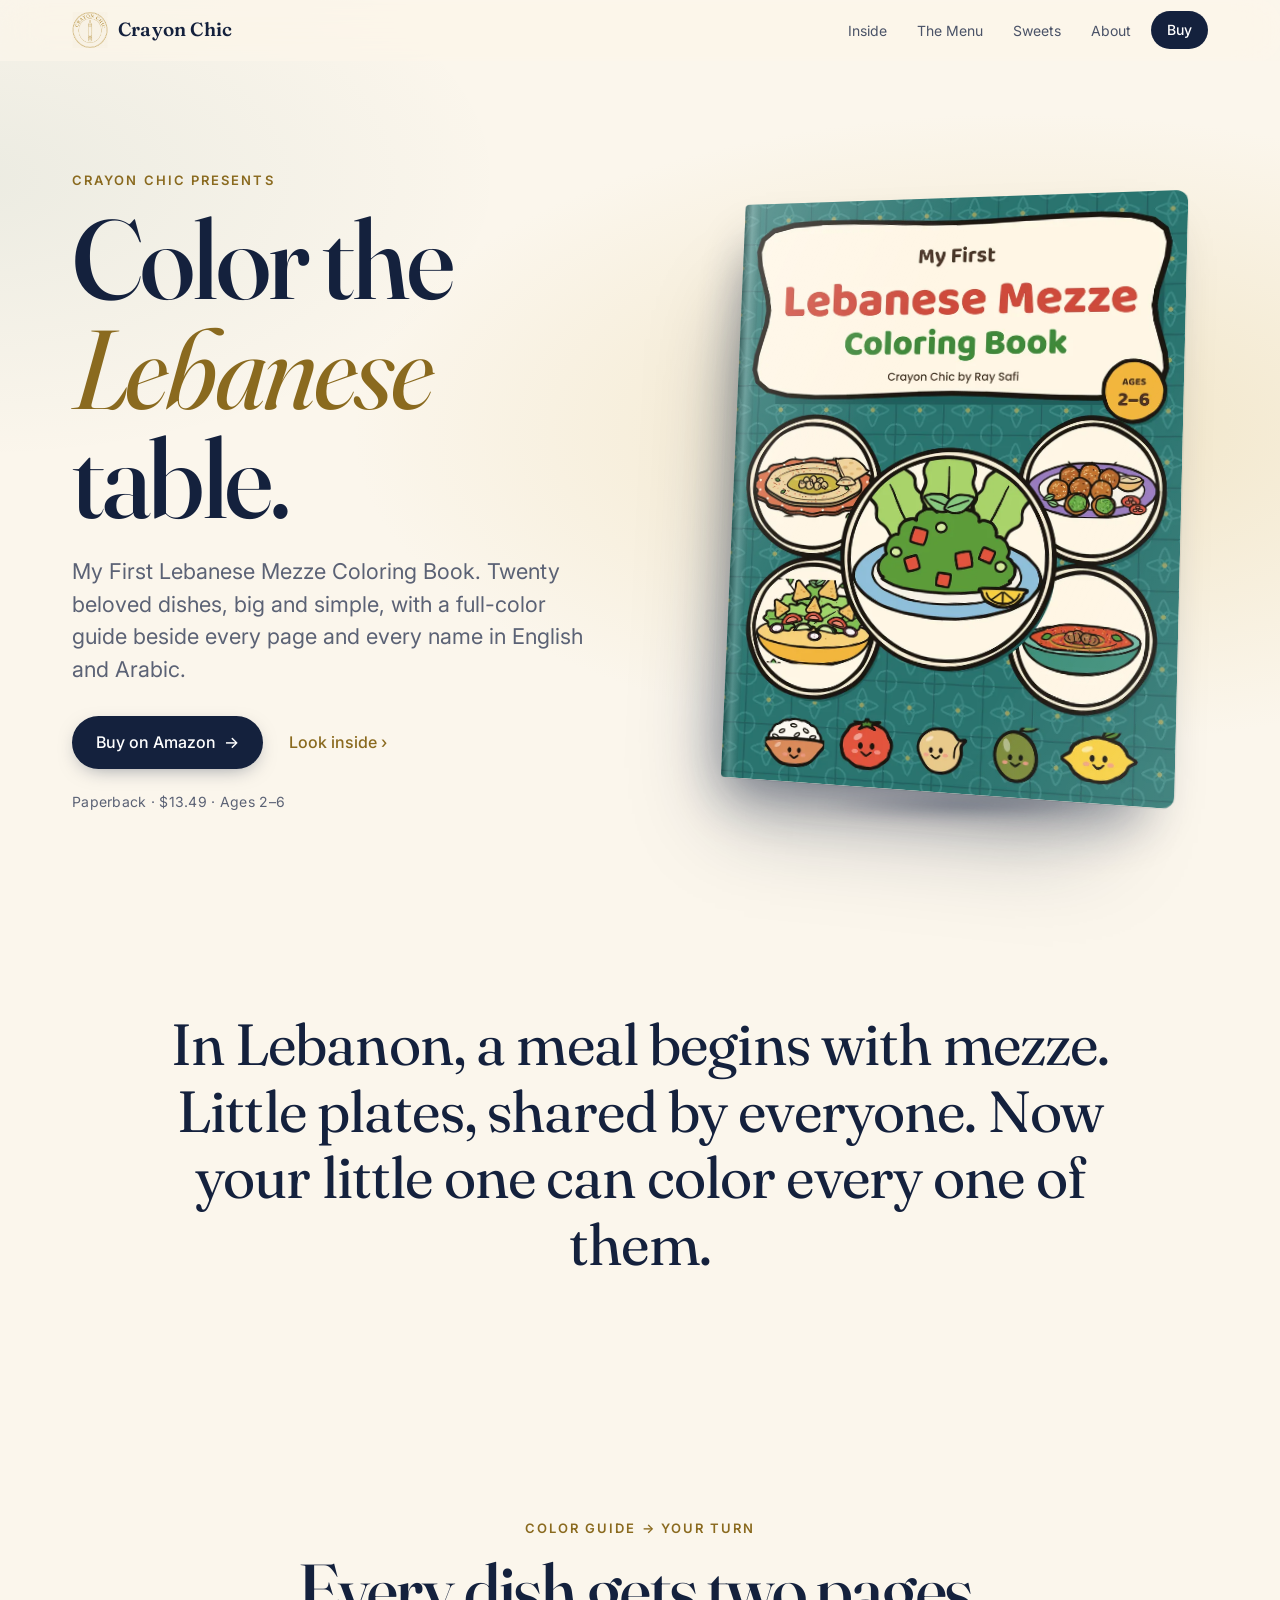
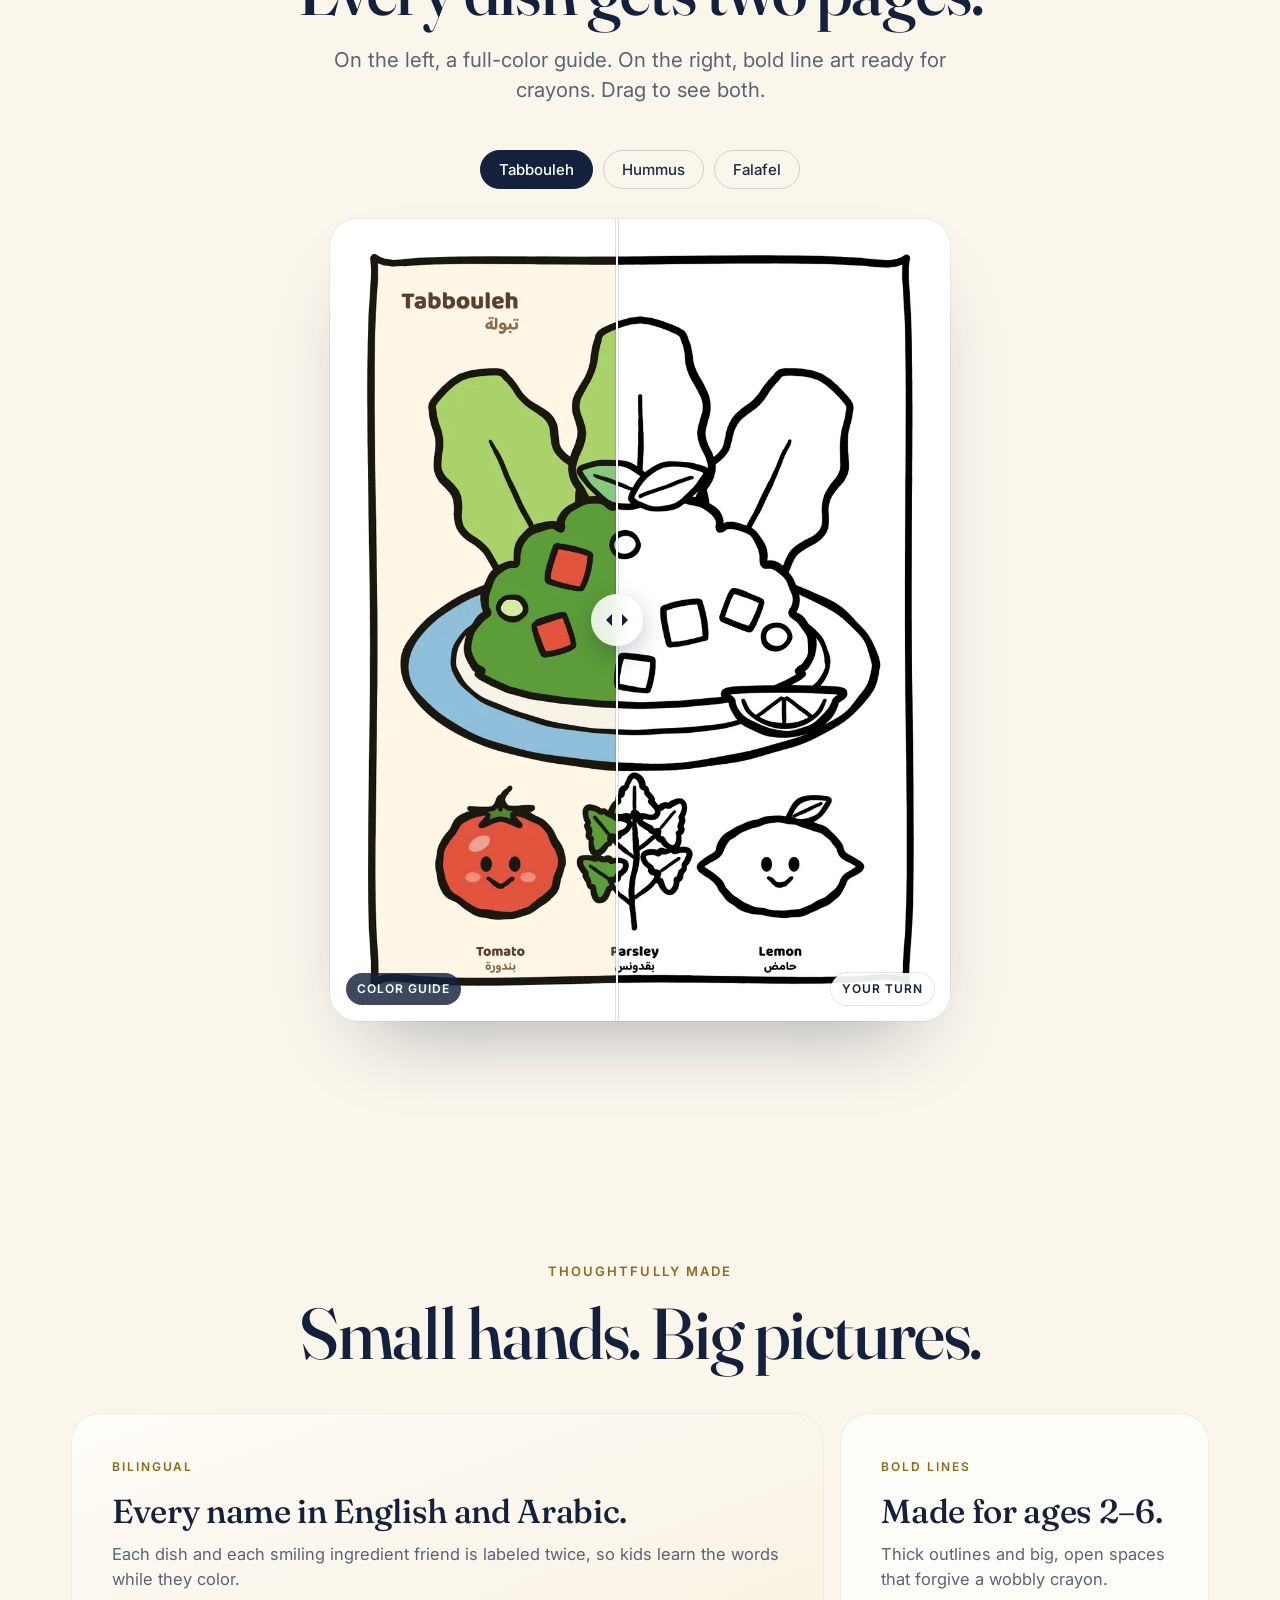
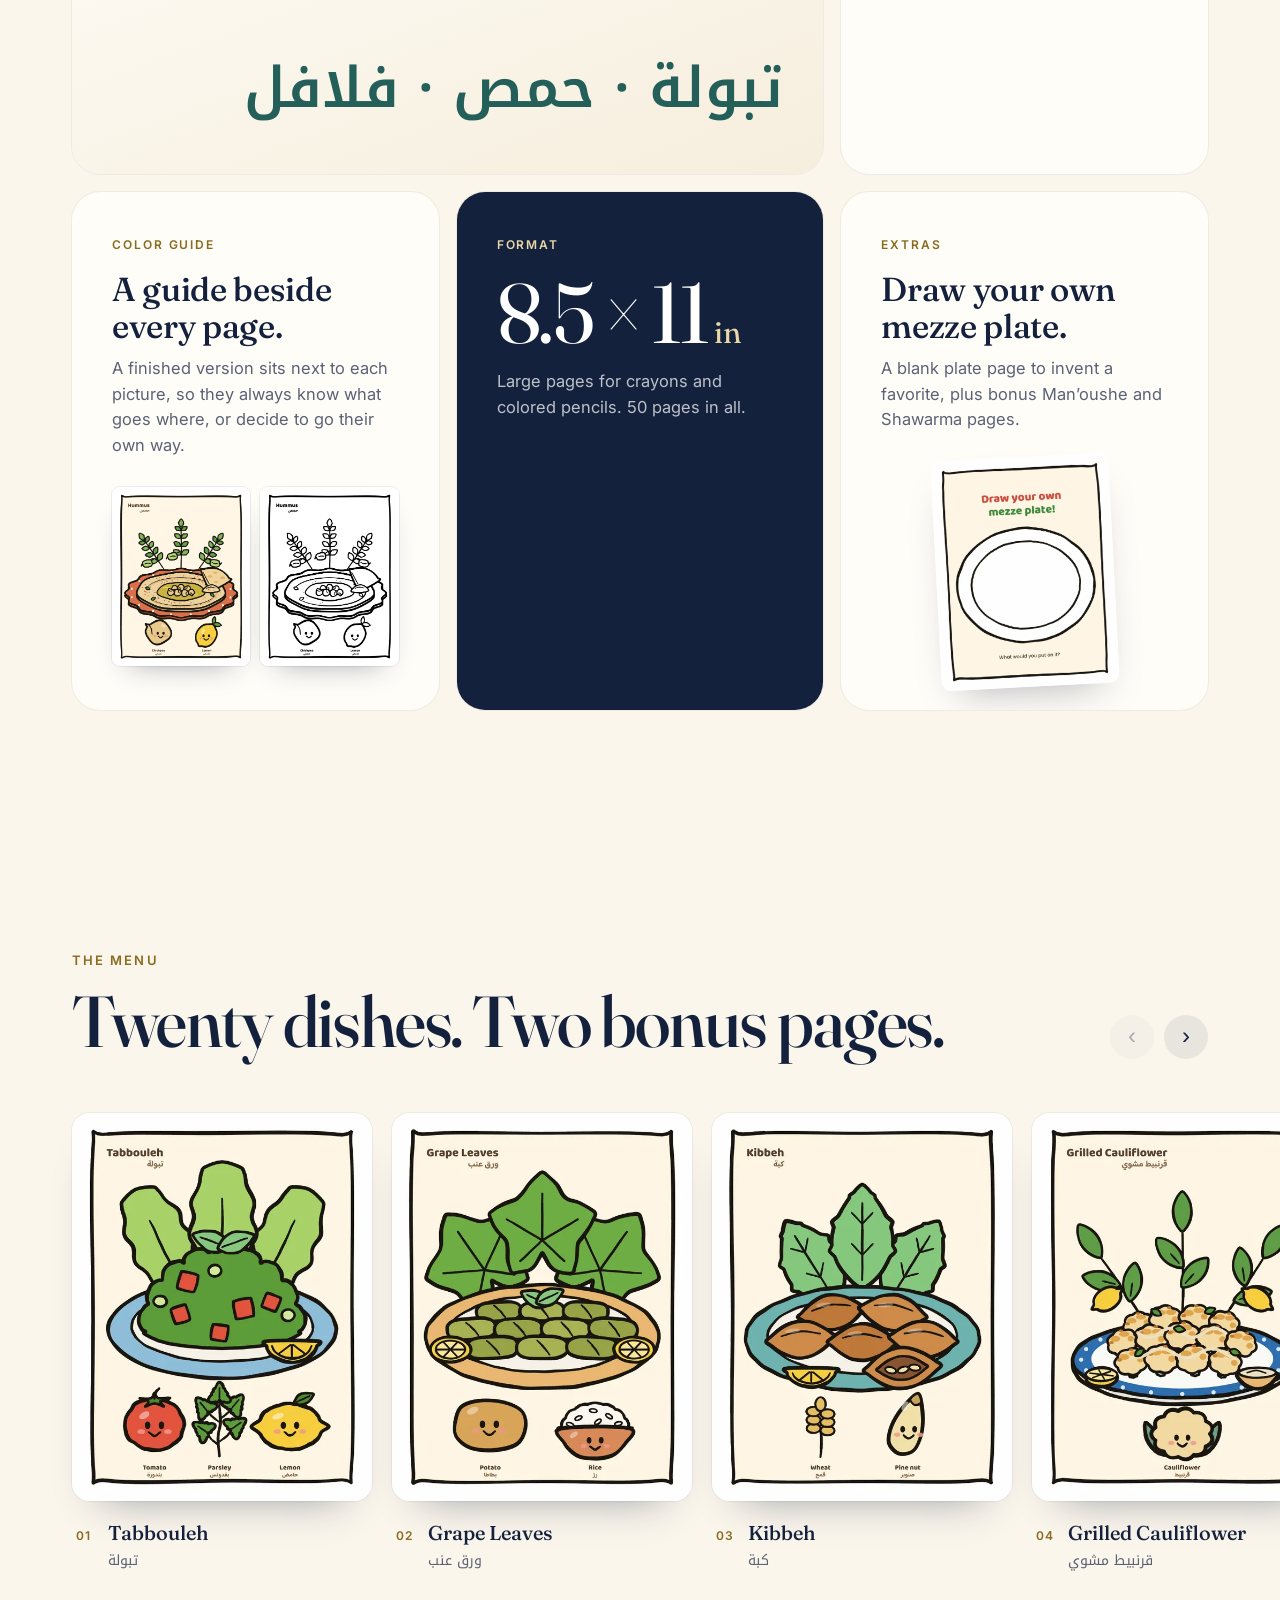
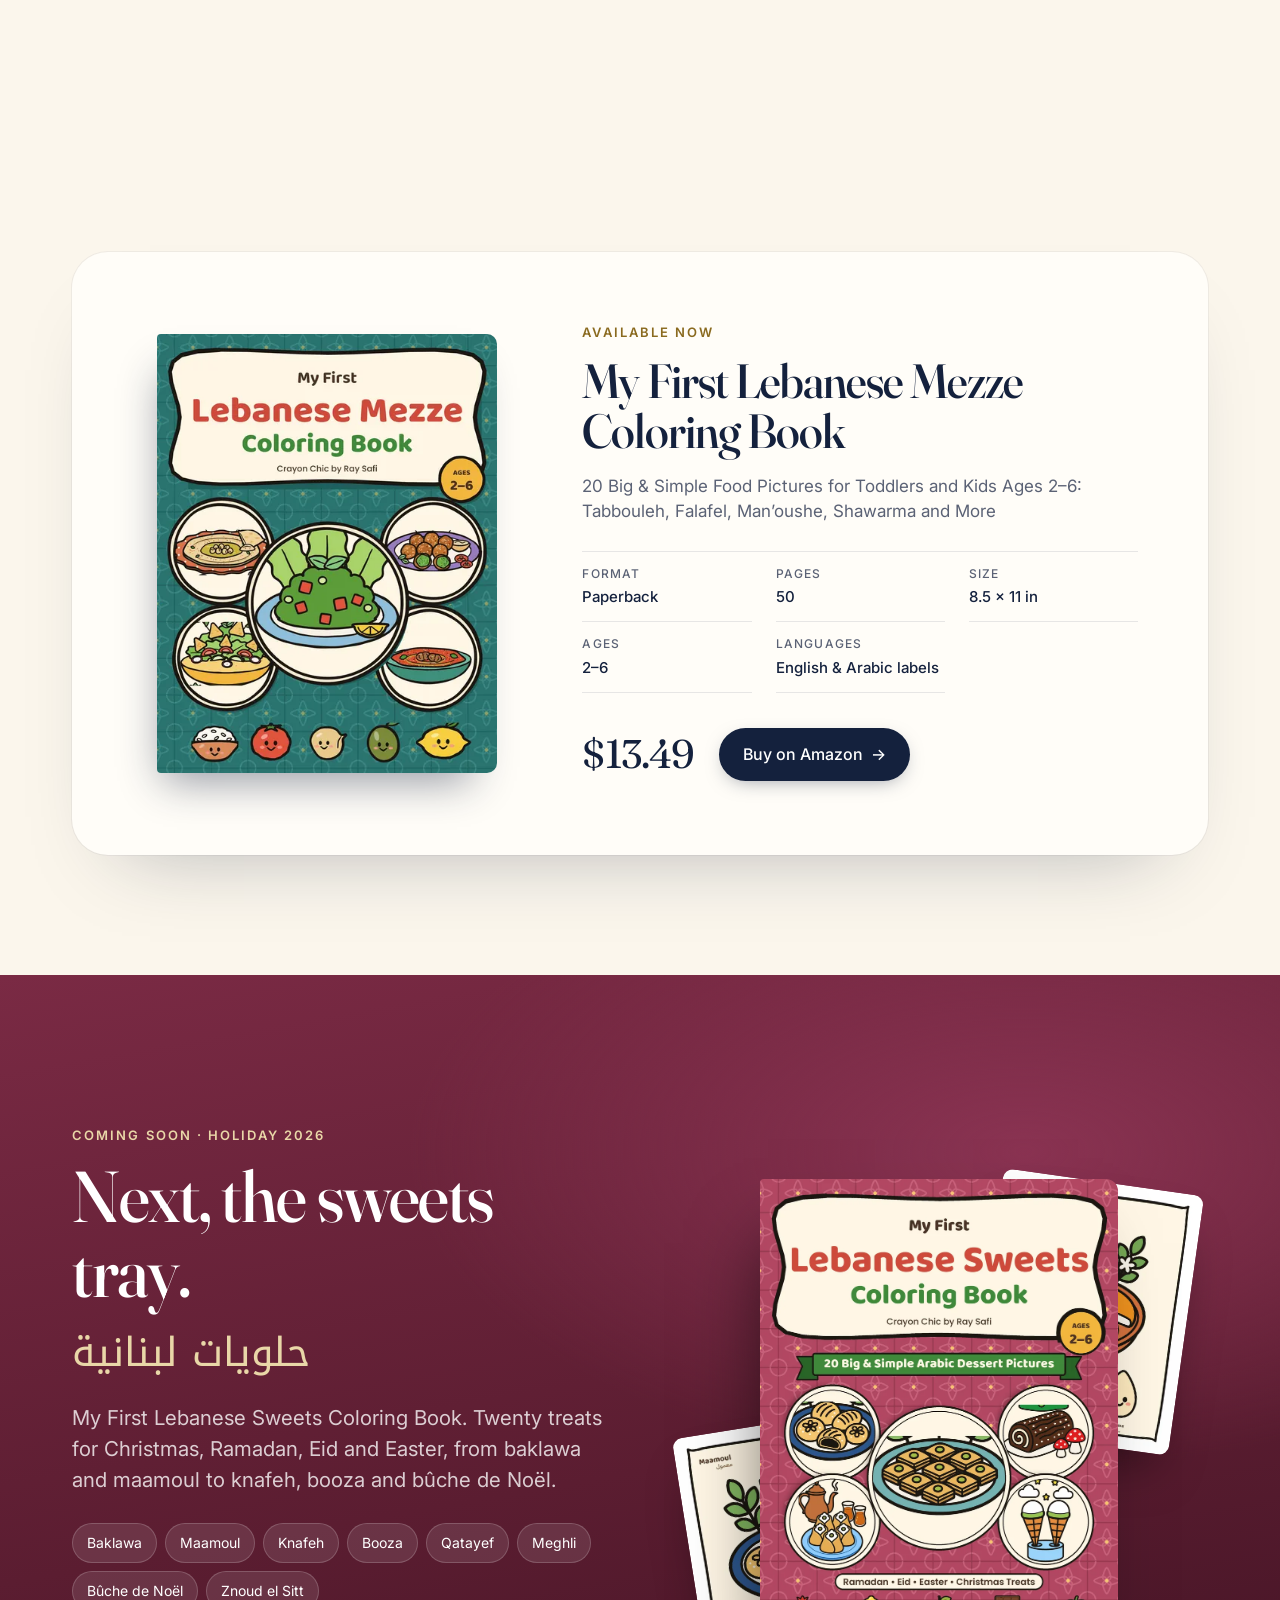
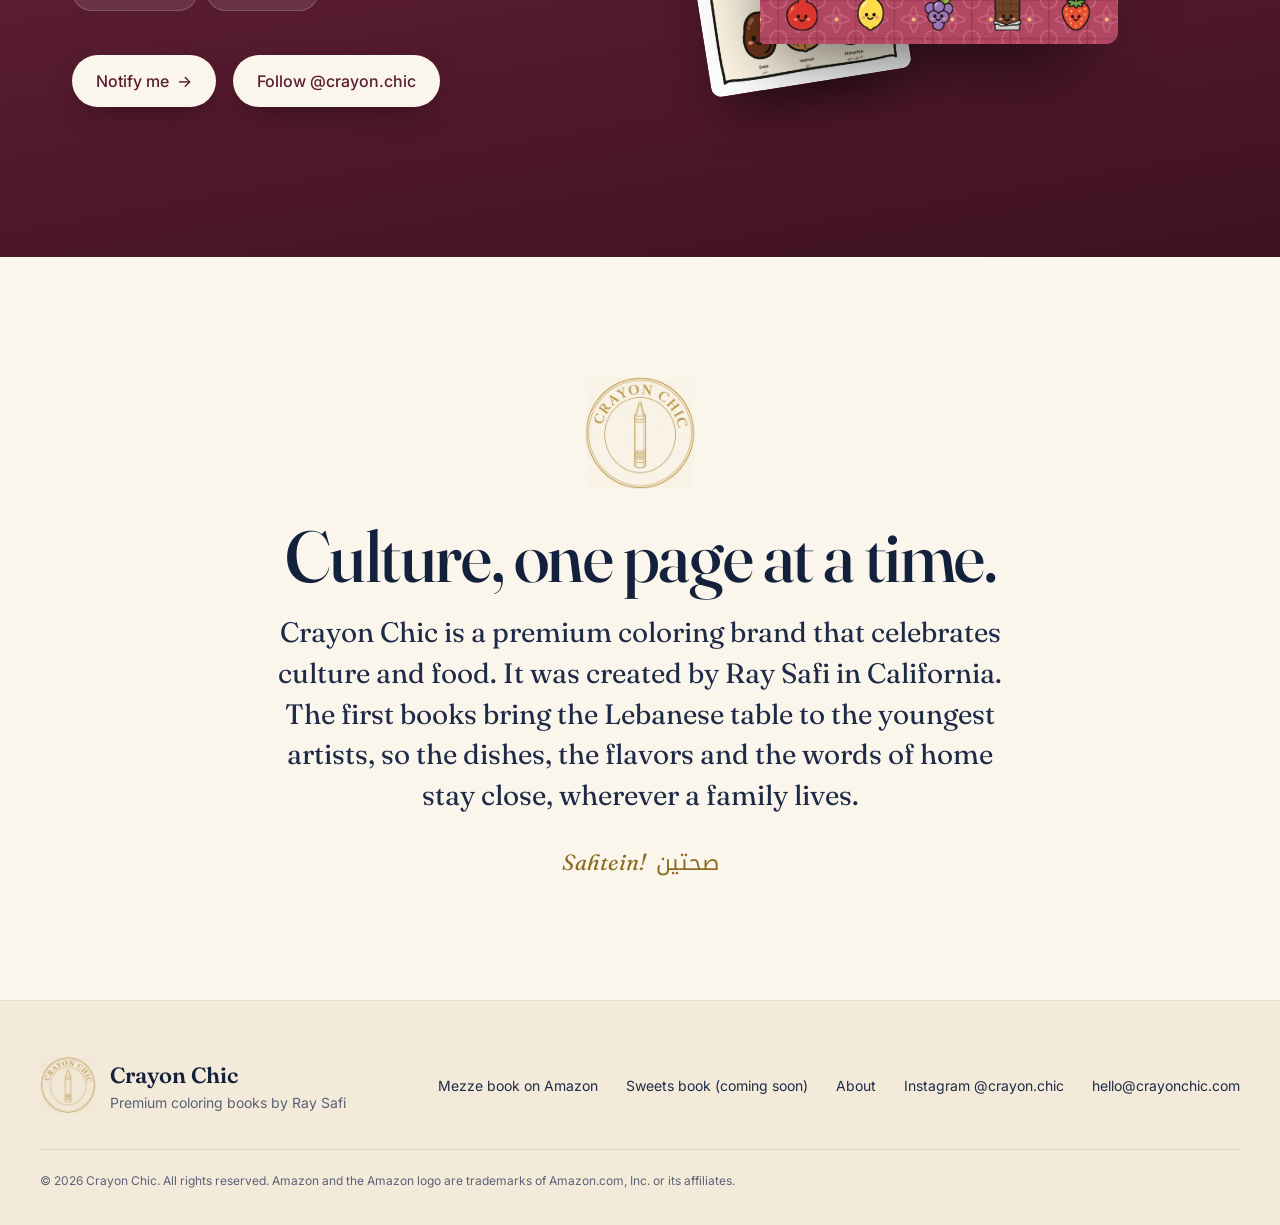
==== commit 2f464e70: "Crayon Chic site with Instagram link" ====
--- a/index.html
+++ b/index.html
@@ -336,6 +336,7 @@
             <li>Baklawa</li><li>Maamoul</li><li>Knafeh</li><li>Booza</li><li>Qatayef</li><li>Meghli</li><li>Bûche de Noël</li><li>Znoud el Sitt</li>
           </ul>
           <a class="btn btn-light reveal" href="mailto:hello@crayonchic.com?subject=Notify%20me%3A%20Lebanese%20Sweets%20Coloring%20Book&amp;body=Please%20let%20me%20know%20when%20the%20Sweets%20book%20is%20out!">Notify me <span aria-hidden="true">→</span></a>
+          <a class="btn btn-light reveal" href="https://www.instagram.com/crayon.chic/" target="_blank" rel="noopener">Follow @crayon.chic</a>
         </div>
         <div class="sweets-art reveal" style="--d:.1s">
           <img class="sweets-cover" src="img/sweets-cover.webp" width="900" height="1165" loading="lazy" decoding="async" alt="Cover of My First Lebanese Sweets Coloring Book, with baklawa, maamoul, bûche de Noël, booza and znoud el sitt on a rose tile pattern">
@@ -367,6 +368,7 @@
         <li><a href="https://www.amazon.com/dp/B0HNJ17JMC" target="_blank" rel="noopener">Mezze book on Amazon</a></li>
         <li><a href="#sweets">Sweets book (coming soon)</a></li>
         <li><a href="#about">About</a></li>
+        <li><a href="https://www.instagram.com/crayon.chic/" target="_blank" rel="noopener">Instagram @crayon.chic</a></li>
         <li><a href="mailto:hello@crayonchic.com">hello@crayonchic.com</a></li>
       </ul>
     </div>
--- a/styles.css
+++ b/styles.css
@@ -219,3 +219,5 @@
 .nw{white-space:nowrap}
 .mini-pair{display:flex;gap:10px;margin-top:28px}
 .mini-pair img{width:calc(50% - 5px);border-radius:8px;box-shadow:0 0 0 1px rgba(20,33,61,.08),0 14px 28px -18px rgba(20,33,61,.45)}
+
+.sweets-copy .btn + .btn{margin-left:12px;margin-top:10px}
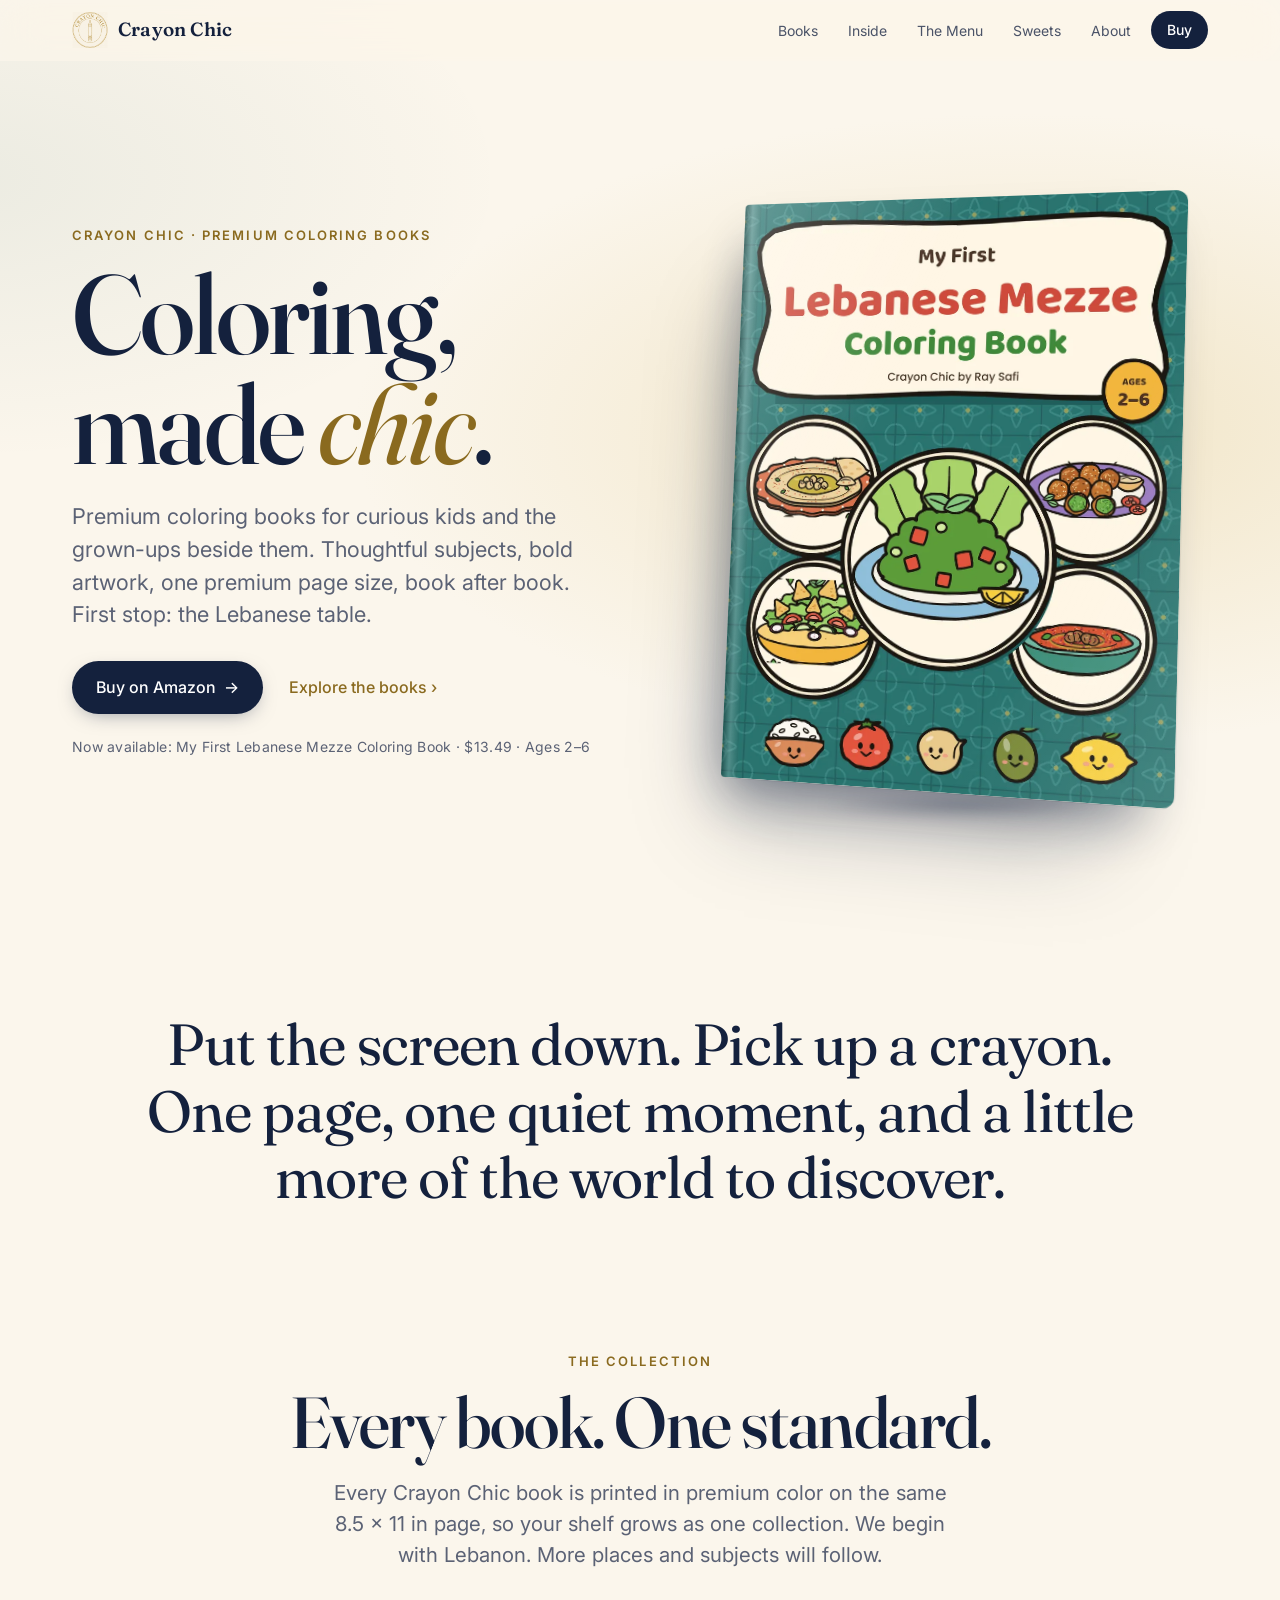
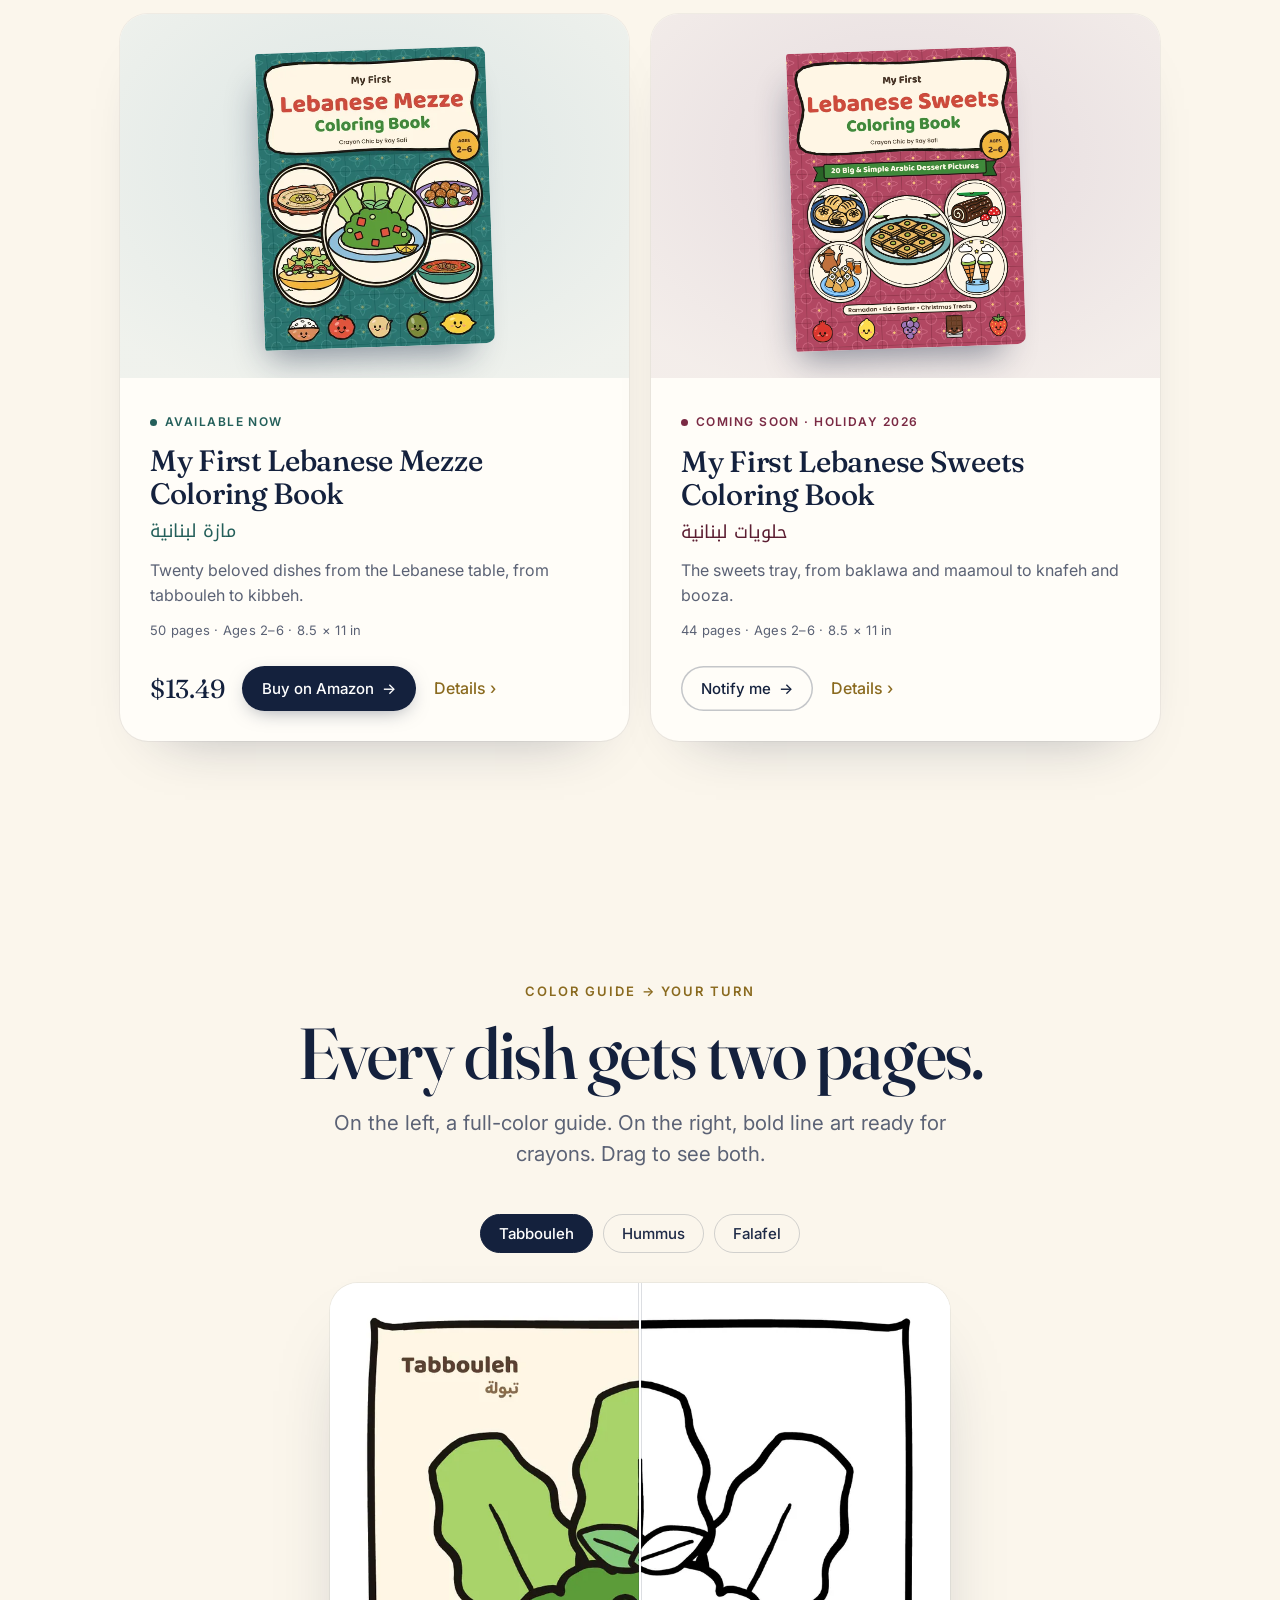
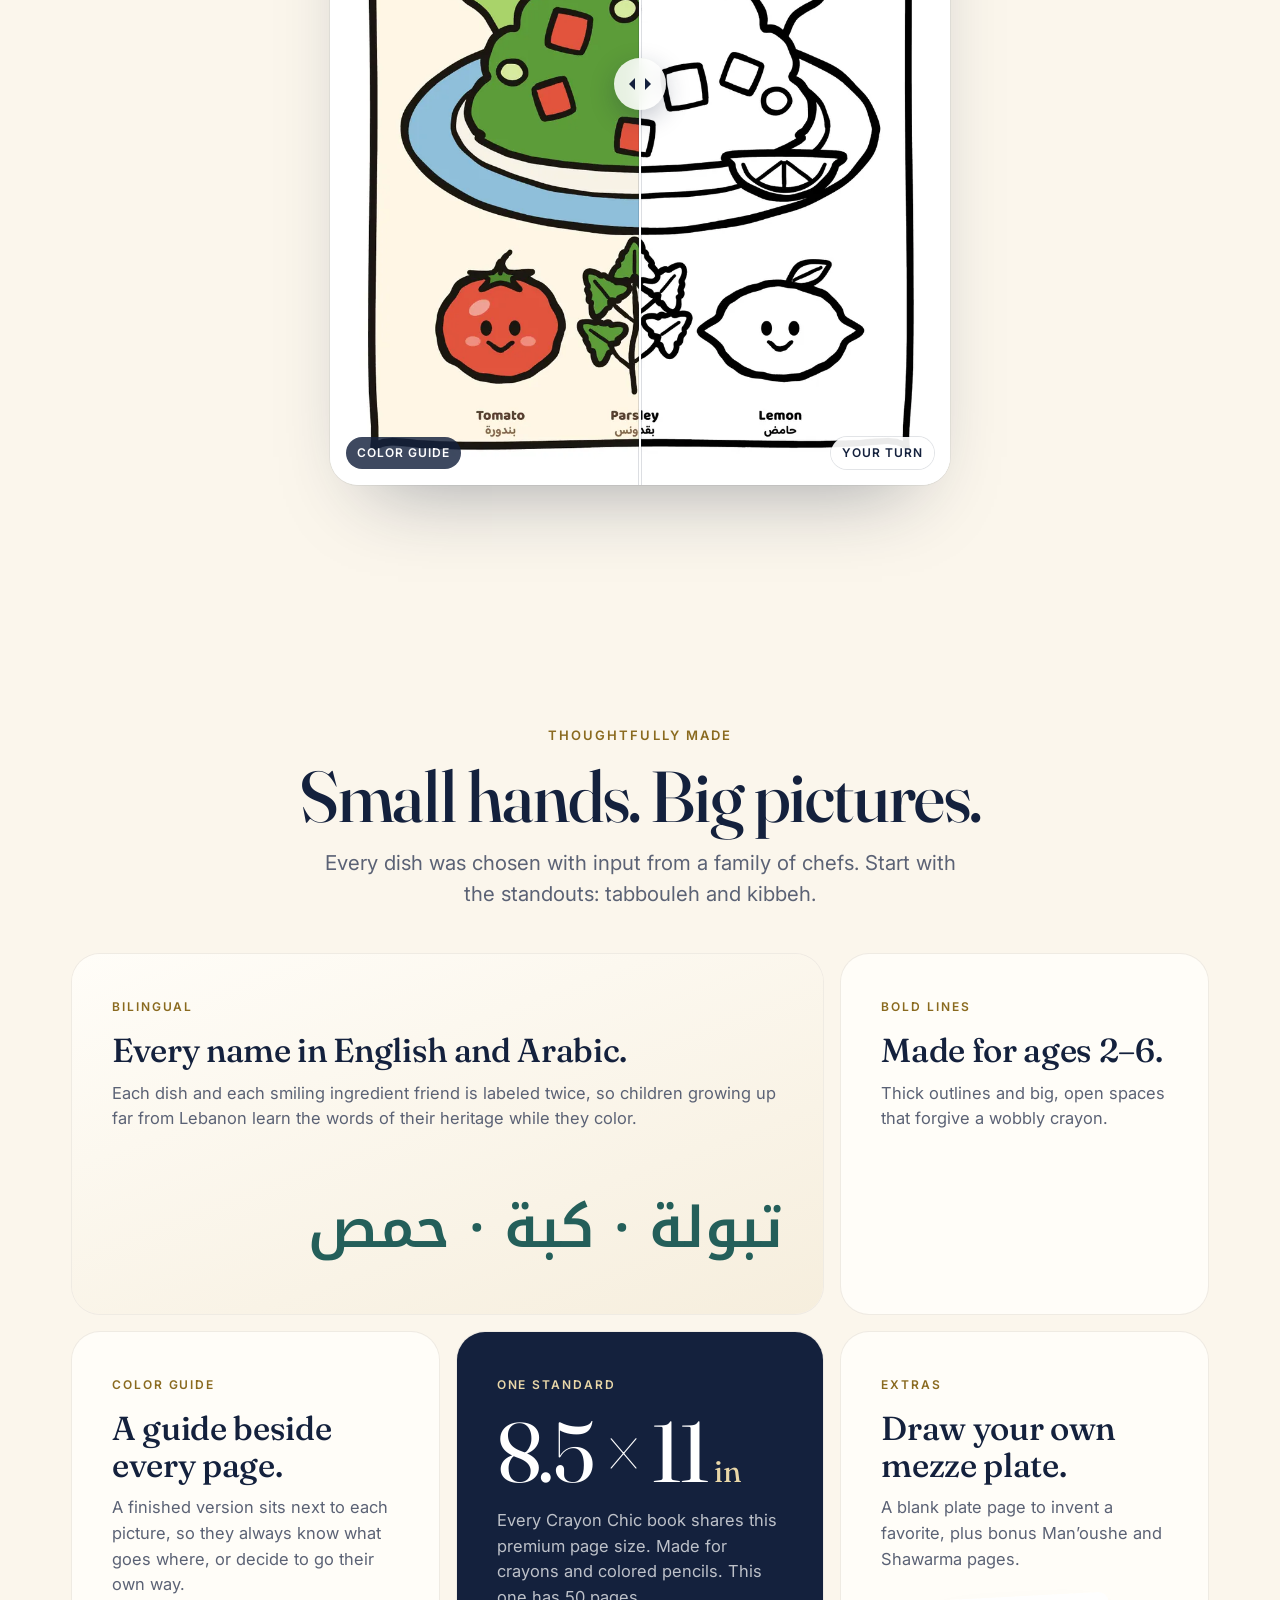
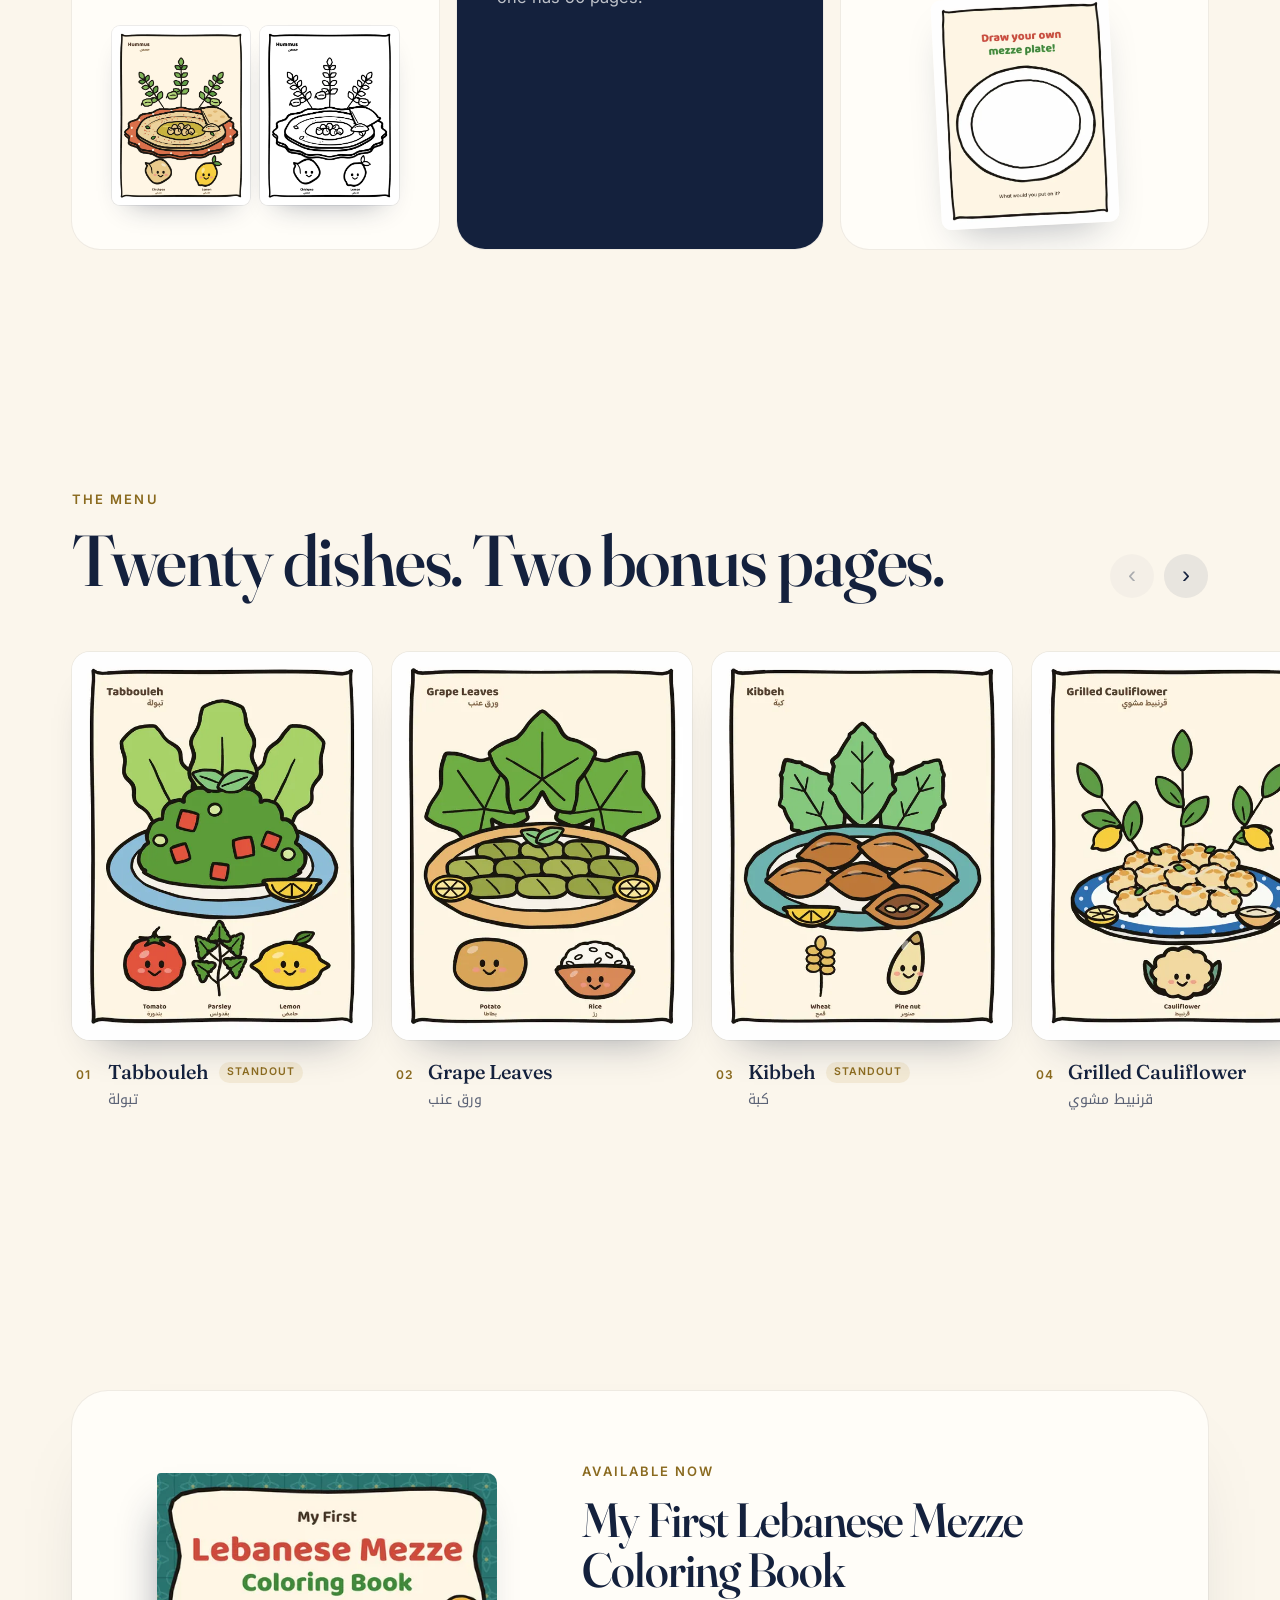
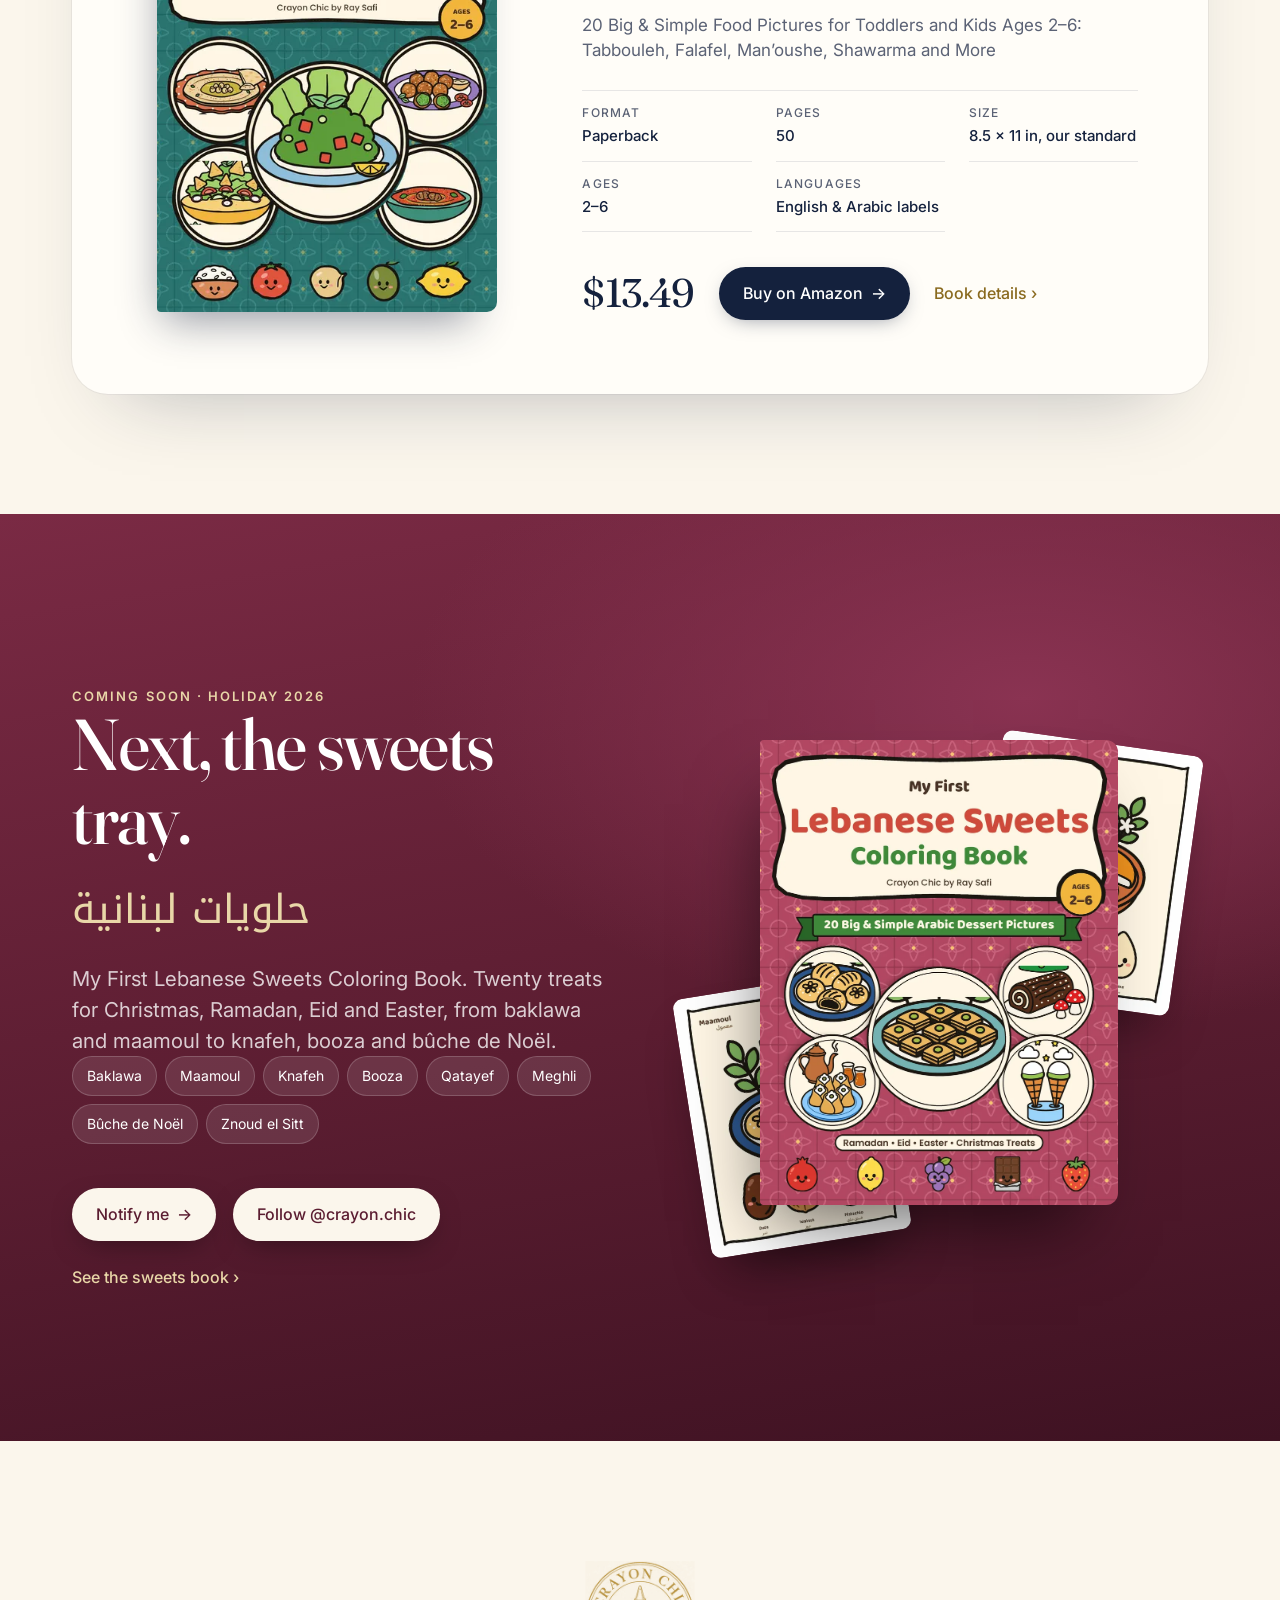
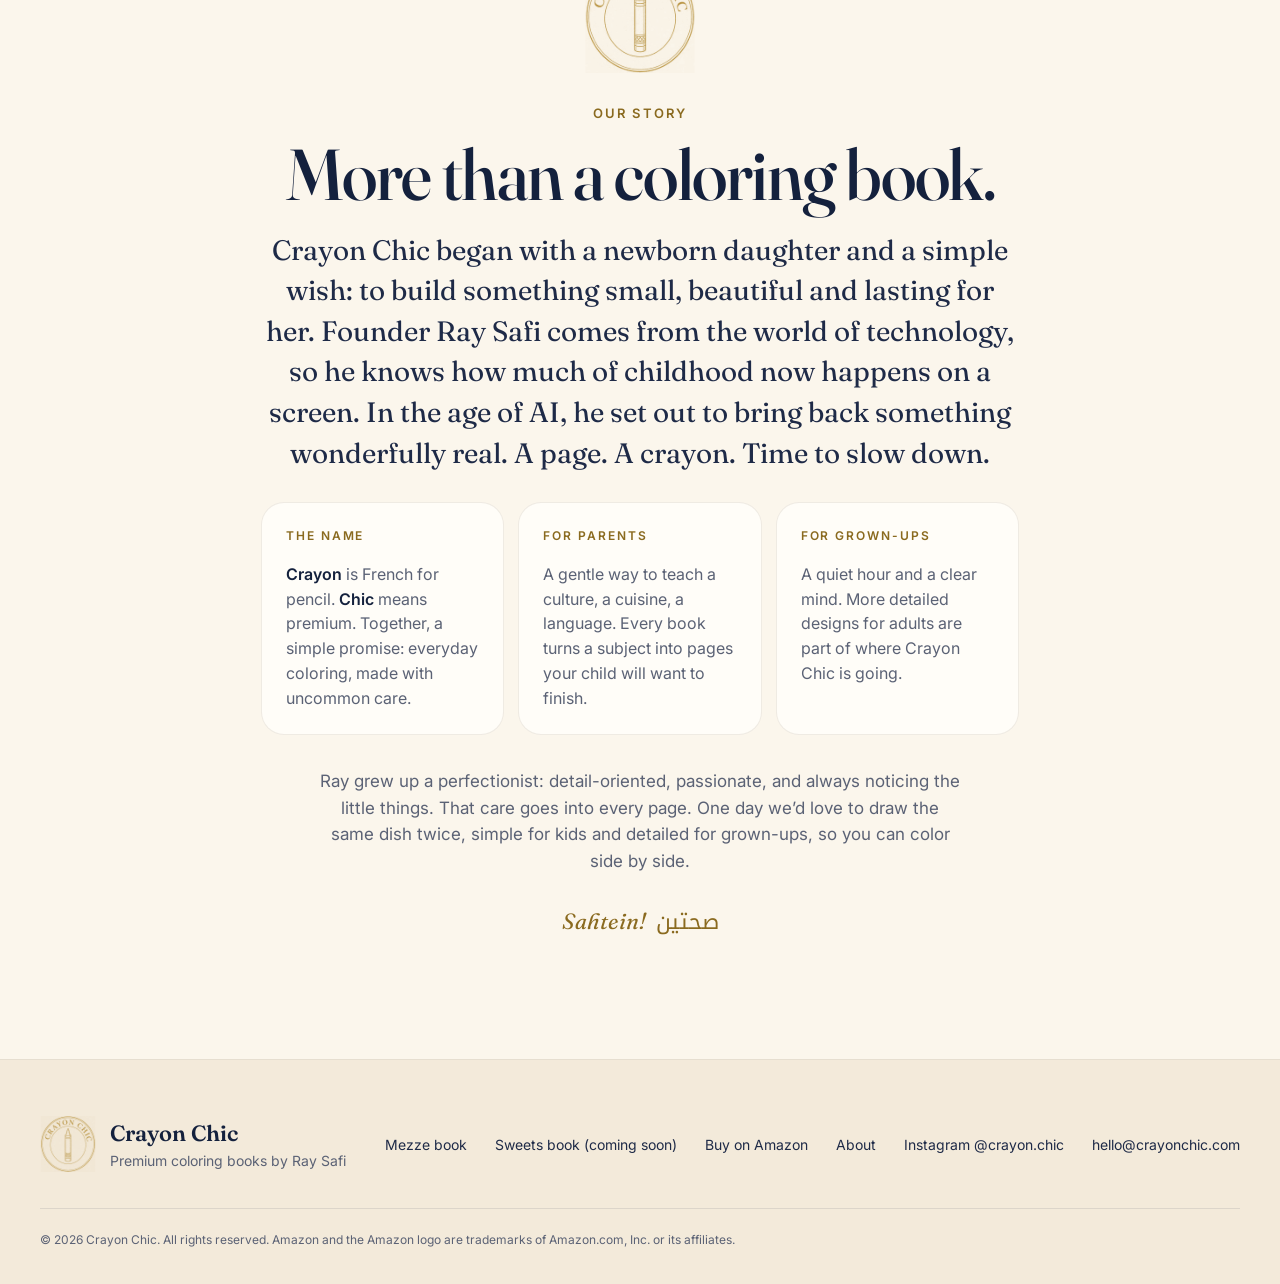
==== commit 980f6649: "Crayon Chic v2: brand-level home, book catalog, per-book pages, founder story" ====
--- a/index.html
+++ b/index.html
@@ -3,22 +3,22 @@
 <head>
   <meta charset="utf-8">
   <meta name="viewport" content="width=device-width, initial-scale=1, viewport-fit=cover">
-  <title>Crayon Chic | My First Lebanese Mezze Coloring Book</title>
-  <meta name="description" content="Crayon Chic makes premium coloring books that celebrate culture and food. Meet My First Lebanese Mezze Coloring Book: 20 Lebanese dishes, each with a full-color guide, labeled in English and Arabic, for kids ages 2–6.">
+  <title>Crayon Chic | Premium Coloring Books for Kids and Grown-Ups</title>
+  <meta name="description" content="Crayon Chic makes premium coloring books for curious kids and the grown-ups beside them. One premium 8.5 × 11 in standard, book after book. Now available: My First Lebanese Mezze Coloring Book.">
   <meta name="theme-color" content="#FBF6EC">
   <link rel="canonical" href="https://crayonchic.com/">
   <meta property="og:type" content="website">
   <meta property="og:site_name" content="Crayon Chic">
-  <meta property="og:title" content="Crayon Chic | Color the Lebanese table">
-  <meta property="og:description" content="My First Lebanese Mezze Coloring Book: 20 big, simple Lebanese dishes with a color guide beside every page, in English and Arabic. Ages 2–6.">
+  <meta property="og:title" content="Crayon Chic | Coloring, made chic">
+  <meta property="og:description" content="Premium coloring books for kids and grown-ups. Now available: My First Lebanese Mezze Coloring Book, 20 dishes in English and Arabic.">
   <meta property="og:url" content="https://crayonchic.com/">
   <meta property="og:image" content="https://crayonchic.com/img/og-image.jpg">
   <meta property="og:image:width" content="1200">
   <meta property="og:image:height" content="630">
   <meta property="og:image:alt" content="The Crayon Chic seal next to the cover of My First Lebanese Mezze Coloring Book">
   <meta name="twitter:card" content="summary_large_image">
-  <meta name="twitter:title" content="Crayon Chic | Color the Lebanese table">
-  <meta name="twitter:description" content="20 Lebanese dishes to color, in English and Arabic, for ages 2–6.">
+  <meta name="twitter:title" content="Crayon Chic | Coloring, made chic">
+  <meta name="twitter:description" content="Premium coloring books. Now available: My First Lebanese Mezze Coloring Book.">
   <meta name="twitter:image" content="https://crayonchic.com/img/og-image.jpg">
   <link rel="icon" type="image/png" sizes="32x32" href="img/favicon-32.png">
   <link rel="icon" type="image/png" sizes="48x48" href="img/favicon-48.png">
@@ -49,6 +49,7 @@
       </a>
       <nav aria-label="Main">
         <ul class="nav-links">
+          <li><a href="#books">Books</a></li>
           <li><a href="#inside">Inside</a></li>
           <li><a href="#menu">The Menu</a></li>
           <li><a href="#sweets">Sweets</a></li>
@@ -64,14 +65,14 @@
     <section class="hero" id="top">
       <div class="hero-glow" aria-hidden="true"></div>
       <div class="hero-copy">
-        <p class="eyebrow reveal">Crayon Chic presents</p>
-        <h1 class="display reveal" style="--d:.08s">Color the<br><em>Lebanese</em> table.</h1>
-        <p class="lede reveal" style="--d:.16s">My First Lebanese Mezze Coloring Book. Twenty beloved dishes, big and simple, with a full-color guide beside every page and every name in English and Arabic.</p>
+        <p class="eyebrow reveal">Crayon Chic · Premium coloring books</p>
+        <h1 class="display reveal" style="--d:.08s">Coloring,<br>made <em>chic</em>.</h1>
+        <p class="lede reveal" style="--d:.16s">Premium coloring books for curious kids and the grown-ups beside them. Thoughtful subjects, bold artwork, one premium page size, book after book. First stop: the Lebanese table.</p>
         <div class="hero-cta reveal" style="--d:.24s">
           <a class="btn" href="https://www.amazon.com/dp/B0HNJ17JMC" target="_blank" rel="noopener">Buy on Amazon <span aria-hidden="true">→</span></a>
-          <a class="link-arrow" href="#inside">Look inside <span aria-hidden="true">›</span></a>
-        </div>
-        <p class="meta reveal" style="--d:.32s">Paperback · $13.49 · Ages 2–6</p>
+          <a class="link-arrow" href="#books">Explore the books <span aria-hidden="true">›</span></a>
+        </div>
+        <p class="meta reveal" style="--d:.32s">Now available: My First Lebanese Mezze Coloring Book · $13.49 · Ages 2–6</p>
       </div>
       <div class="hero-book reveal" style="--d:.2s">
         <div class="book" id="heroBook">
@@ -82,8 +83,19 @@
     </section>
 
     <!-- STATEMENT -->
-    <section class="statement" aria-label="About the book">
-      <p class="statement-text" id="statement">In Lebanon, a meal begins with mezze. Little plates, shared by everyone. Now your little one can color every one of them.</p>
+    <section class="statement" aria-label="Why Crayon Chic">
+      <p class="statement-text" id="statement">Put the screen down. Pick up a crayon. One page, one quiet moment, and a little more of the world to discover.</p>
+    </section>
+
+    <!-- COLLECTION (rendered from catalog.js) -->
+    <section class="section collection" id="books" aria-labelledby="books-h">
+      <div class="section-head">
+        <p class="eyebrow reveal">The collection</p>
+        <h2 class="h2 reveal" id="books-h">Every book. One standard.</h2>
+        <p class="sub reveal">Every Crayon Chic book is printed in premium color on the same 8.5 × 11 in page, so your shelf grows as one collection. We begin with Lebanon. More places and subjects will follow.</p>
+      </div>
+      <ul class="shelf" id="shelf" data-root="" aria-label="Crayon Chic books"></ul>
+      <noscript><p class="sub"><a href="books/lebanese-mezze/">My First Lebanese Mezze Coloring Book</a> · <a href="books/lebanese-sweets/">My First Lebanese Sweets Coloring Book</a></p></noscript>
     </section>
 
     <!-- SLIDER -->
@@ -113,15 +125,16 @@
       <div class="section-head">
         <p class="eyebrow reveal">Thoughtfully made</p>
         <h2 class="h2 reveal" id="feat-h">Small hands. Big pictures.</h2>
+        <p class="sub reveal">Every dish was chosen with input from a family of chefs. Start with the standouts: tabbouleh and kibbeh.</p>
       </div>
       <div class="feat-grid">
         <article class="feat feat-lg reveal">
           <div class="feat-copy">
             <p class="feat-k">Bilingual</p>
             <h3>Every name in English and Arabic.</h3>
-            <p>Each dish and each smiling ingredient friend is labeled twice, so kids learn the words while they color.</p>
+            <p>Each dish and each smiling ingredient friend is labeled twice, so children growing up far from Lebanon learn the words of their heritage while they color.</p>
           </div>
-          <p class="feat-ar" lang="ar" dir="rtl">تبولة · حمص · فلافل</p>
+          <p class="feat-ar" lang="ar" dir="rtl">تبولة · كبة · حمص</p>
         </article>
         <article class="feat reveal" style="--d:.06s">
           <p class="feat-k">Bold lines</p>
@@ -138,9 +151,9 @@
           </div>
         </article>
         <article class="feat feat-dark reveal" style="--d:.06s">
-          <p class="feat-k">Format</p>
+          <p class="feat-k">One standard</p>
           <p class="big-num">8.5 × 11<span>in</span></p>
-          <p>Large pages for crayons and colored pencils. 50 pages in all.</p>
+          <p>Every Crayon Chic book shares this premium page size. Made for crayons and colored pencils. This one has 50 pages.</p>
         </article>
         <article class="feat feat-img reveal" style="--d:.12s">
           <div class="feat-copy">
@@ -166,133 +179,133 @@
         </div>
       </div>
       <ul class="track" id="track" tabindex="0" aria-label="Dish pages, scroll sideways">
-        <li class="card">
+        <li class="card reveal-card">
           <figure>
             <div class="card-img"><img src="img/g-04.webp" width="560" height="725" loading="lazy" decoding="async" alt="Tabbouleh coloring page, full-color guide with smiling ingredient friends"></div>
-            <figcaption><span class="num">01</span><span class="en">Tabbouleh</span><span class="ar" lang="ar" dir="rtl">تبولة</span></figcaption>
-          </figure>
-        </li>
-        <li class="card">
+            <figcaption><span class="num">01</span><span class="en">Tabbouleh <b class="badge">Standout</b></span><span class="ar" lang="ar" dir="rtl">تبولة</span></figcaption>
+          </figure>
+        </li>
+        <li class="card reveal-card">
           <figure>
             <div class="card-img"><img src="img/g-06.webp" width="560" height="725" loading="lazy" decoding="async" alt="Grape Leaves coloring page, full-color guide with smiling ingredient friends"></div>
             <figcaption><span class="num">02</span><span class="en">Grape Leaves</span><span class="ar" lang="ar" dir="rtl">ورق عنب</span></figcaption>
           </figure>
         </li>
-        <li class="card">
+        <li class="card reveal-card">
           <figure>
             <div class="card-img"><img src="img/g-08.webp" width="560" height="725" loading="lazy" decoding="async" alt="Kibbeh coloring page, full-color guide with smiling ingredient friends"></div>
-            <figcaption><span class="num">03</span><span class="en">Kibbeh</span><span class="ar" lang="ar" dir="rtl">كبة</span></figcaption>
-          </figure>
-        </li>
-        <li class="card">
+            <figcaption><span class="num">03</span><span class="en">Kibbeh <b class="badge">Standout</b></span><span class="ar" lang="ar" dir="rtl">كبة</span></figcaption>
+          </figure>
+        </li>
+        <li class="card reveal-card">
           <figure>
             <div class="card-img"><img src="img/g-10.webp" width="560" height="725" loading="lazy" decoding="async" alt="Grilled Cauliflower coloring page, full-color guide with smiling ingredient friends"></div>
             <figcaption><span class="num">04</span><span class="en">Grilled Cauliflower</span><span class="ar" lang="ar" dir="rtl">قرنبيط مشوي</span></figcaption>
           </figure>
         </li>
-        <li class="card">
+        <li class="card reveal-card">
           <figure>
             <div class="card-img"><img src="img/g-12.webp" width="560" height="725" loading="lazy" decoding="async" alt="Batata Harra coloring page, full-color guide with smiling ingredient friends"></div>
             <figcaption><span class="num">05</span><span class="en">Batata Harra</span><span class="ar" lang="ar" dir="rtl">بطاطا حرة</span></figcaption>
           </figure>
         </li>
-        <li class="card">
+        <li class="card reveal-card">
           <figure>
             <div class="card-img"><img src="img/g-14.webp" width="560" height="725" loading="lazy" decoding="async" alt="Labneh coloring page, full-color guide with smiling ingredient friends"></div>
             <figcaption><span class="num">06</span><span class="en">Labneh</span><span class="ar" lang="ar" dir="rtl">لبنة</span></figcaption>
           </figure>
         </li>
-        <li class="card">
+        <li class="card reveal-card">
           <figure>
             <div class="card-img"><img src="img/g-16.webp" width="560" height="725" loading="lazy" decoding="async" alt="Rakakat coloring page, full-color guide with smiling ingredient friends"></div>
             <figcaption><span class="num">07</span><span class="en">Rakakat</span><span class="ar" lang="ar" dir="rtl">رقاقات</span></figcaption>
           </figure>
         </li>
-        <li class="card">
+        <li class="card reveal-card">
           <figure>
             <div class="card-img"><img src="img/g-18.webp" width="560" height="725" loading="lazy" decoding="async" alt="Beetroot Salad coloring page, full-color guide with smiling ingredient friends"></div>
             <figcaption><span class="num">08</span><span class="en">Beetroot Salad</span><span class="ar" lang="ar" dir="rtl">سلطة شمندر</span></figcaption>
           </figure>
         </li>
-        <li class="card">
+        <li class="card reveal-card">
           <figure>
             <div class="card-img"><img src="img/g-20.webp" width="560" height="725" loading="lazy" decoding="async" alt="Fresh Veggie Plate coloring page, full-color guide with smiling ingredient friends"></div>
             <figcaption><span class="num">09</span><span class="en">Fresh Veggie Plate</span><span class="ar" lang="ar" dir="rtl">صحن خضار</span></figcaption>
           </figure>
         </li>
-        <li class="card">
+        <li class="card reveal-card">
           <figure>
             <div class="card-img"><img src="img/g-22.webp" width="560" height="725" loading="lazy" decoding="async" alt="Falafel coloring page, full-color guide with smiling ingredient friends"></div>
             <figcaption><span class="num">10</span><span class="en">Falafel</span><span class="ar" lang="ar" dir="rtl">فلافل</span></figcaption>
           </figure>
         </li>
-        <li class="card">
+        <li class="card reveal-card">
           <figure>
             <div class="card-img"><img src="img/g-24.webp" width="560" height="725" loading="lazy" decoding="async" alt="Fattoush coloring page, full-color guide with smiling ingredient friends"></div>
             <figcaption><span class="num">11</span><span class="en">Fattoush</span><span class="ar" lang="ar" dir="rtl">فتوش</span></figcaption>
           </figure>
         </li>
-        <li class="card">
+        <li class="card reveal-card">
           <figure>
             <div class="card-img"><img src="img/g-26.webp" width="560" height="725" loading="lazy" decoding="async" alt="Muhammara coloring page, full-color guide with smiling ingredient friends"></div>
             <figcaption><span class="num">12</span><span class="en">Muhammara</span><span class="ar" lang="ar" dir="rtl">محمرة</span></figcaption>
           </figure>
         </li>
-        <li class="card">
+        <li class="card reveal-card">
           <figure>
             <div class="card-img"><img src="img/g-28.webp" width="560" height="725" loading="lazy" decoding="async" alt="Sambousek coloring page, full-color guide with smiling ingredient friends"></div>
             <figcaption><span class="num">13</span><span class="en">Sambousek</span><span class="ar" lang="ar" dir="rtl">سمبوسك</span></figcaption>
           </figure>
         </li>
-        <li class="card">
+        <li class="card reveal-card">
           <figure>
             <div class="card-img"><img src="img/g-30.webp" width="560" height="725" loading="lazy" decoding="async" alt="Shankleesh coloring page, full-color guide with smiling ingredient friends"></div>
             <figcaption><span class="num">14</span><span class="en">Shankleesh</span><span class="ar" lang="ar" dir="rtl">شنكليش</span></figcaption>
           </figure>
         </li>
-        <li class="card">
+        <li class="card reveal-card">
           <figure>
             <div class="card-img"><img src="img/g-32.webp" width="560" height="725" loading="lazy" decoding="async" alt="Halloumi coloring page, full-color guide with smiling ingredient friends"></div>
             <figcaption><span class="num">15</span><span class="en">Halloumi</span><span class="ar" lang="ar" dir="rtl">حلوم</span></figcaption>
           </figure>
         </li>
-        <li class="card">
+        <li class="card reveal-card">
           <figure>
             <div class="card-img"><img src="img/g-34.webp" width="560" height="725" loading="lazy" decoding="async" alt="Arayes coloring page, full-color guide with smiling ingredient friends"></div>
             <figcaption><span class="num">16</span><span class="en">Arayes</span><span class="ar" lang="ar" dir="rtl">عرايس</span></figcaption>
           </figure>
         </li>
-        <li class="card">
+        <li class="card reveal-card">
           <figure>
             <div class="card-img"><img src="img/g-36.webp" width="560" height="725" loading="lazy" decoding="async" alt="Hummus coloring page, full-color guide with smiling ingredient friends"></div>
             <figcaption><span class="num">17</span><span class="en">Hummus</span><span class="ar" lang="ar" dir="rtl">حمص</span></figcaption>
           </figure>
         </li>
-        <li class="card">
+        <li class="card reveal-card">
           <figure>
             <div class="card-img"><img src="img/g-38.webp" width="560" height="725" loading="lazy" decoding="async" alt="Spinach Fatayer coloring page, full-color guide with smiling ingredient friends"></div>
             <figcaption><span class="num">18</span><span class="en">Spinach Fatayer</span><span class="ar" lang="ar" dir="rtl">فطاير سبانخ</span></figcaption>
           </figure>
         </li>
-        <li class="card">
+        <li class="card reveal-card">
           <figure>
             <div class="card-img"><img src="img/g-40.webp" width="560" height="725" loading="lazy" decoding="async" alt="Makanek coloring page, full-color guide with smiling ingredient friends"></div>
             <figcaption><span class="num">19</span><span class="en">Makanek</span><span class="ar" lang="ar" dir="rtl">مقانق</span></figcaption>
           </figure>
         </li>
-        <li class="card">
+        <li class="card reveal-card">
           <figure>
             <div class="card-img"><img src="img/g-42.webp" width="560" height="725" loading="lazy" decoding="async" alt="Baba Ghanouj coloring page, full-color guide with smiling ingredient friends"></div>
             <figcaption><span class="num">20</span><span class="en">Baba Ghanouj</span><span class="ar" lang="ar" dir="rtl">بابا غنوج</span></figcaption>
           </figure>
         </li>
-        <li class="card">
+        <li class="card reveal-card">
           <figure>
             <div class="card-img"><img src="img/g-46.webp" width="560" height="725" loading="lazy" decoding="async" alt="Man’oushe coloring page, full-color guide with smiling ingredient friends"></div>
             <figcaption><span class="num">Bonus</span><span class="en">Man’oushe</span><span class="ar" lang="ar" dir="rtl">منقوشة</span></figcaption>
           </figure>
         </li>
-        <li class="card">
+        <li class="card reveal-card">
           <figure>
             <div class="card-img"><img src="img/g-48.webp" width="560" height="725" loading="lazy" decoding="async" alt="Shawarma coloring page, full-color guide with smiling ingredient friends"></div>
             <figcaption><span class="num">Bonus</span><span class="en">Shawarma</span><span class="ar" lang="ar" dir="rtl">شاورما</span></figcaption>
@@ -312,13 +325,14 @@
           <ul class="specs">
             <li><span>Format</span>Paperback</li>
             <li><span>Pages</span>50</li>
-            <li><span>Size</span>8.5 × 11 in</li>
+            <li><span>Size</span>8.5 × 11 in, our standard</li>
             <li><span>Ages</span>2–6</li>
             <li><span>Languages</span>English &amp; Arabic labels</li>
           </ul>
           <div class="buy-row">
             <p class="price">$13.49</p>
             <a class="btn" href="https://www.amazon.com/dp/B0HNJ17JMC" target="_blank" rel="noopener">Buy on Amazon <span aria-hidden="true">→</span></a>
+            <a class="link-arrow" href="books/lebanese-mezze/">Book details <span aria-hidden="true">›</span></a>
           </div>
         </div>
       </div>
@@ -337,6 +351,7 @@
           </ul>
           <a class="btn btn-light reveal" href="mailto:hello@crayonchic.com?subject=Notify%20me%3A%20Lebanese%20Sweets%20Coloring%20Book&amp;body=Please%20let%20me%20know%20when%20the%20Sweets%20book%20is%20out!">Notify me <span aria-hidden="true">→</span></a>
           <a class="btn btn-light reveal" href="https://www.instagram.com/crayon.chic/" target="_blank" rel="noopener">Follow @crayon.chic</a>
+          <p class="reveal"><a class="link-arrow light" href="books/lebanese-sweets/">See the sweets book <span aria-hidden="true">›</span></a></p>
         </div>
         <div class="sweets-art reveal" style="--d:.1s">
           <img class="sweets-cover" src="img/sweets-cover.webp" width="900" height="1165" loading="lazy" decoding="async" alt="Cover of My First Lebanese Sweets Coloring Book, with baklawa, maamoul, bûche de Noël, booza and znoud el sitt on a rose tile pattern">
@@ -349,8 +364,24 @@
     <!-- ABOUT -->
     <section class="section about" id="about" aria-labelledby="about-h">
       <img class="about-seal reveal" src="img/logo-seal.png" width="128" height="128" loading="lazy" alt="Crayon Chic seal">
-      <h2 class="h2 reveal" id="about-h">Culture, one page at a time.</h2>
-      <p class="about-text reveal">Crayon Chic is a premium coloring brand that celebrates culture and food. It was created by Ray Safi in California. The first books bring the Lebanese table to the youngest artists, so the dishes, the flavors and the words of home stay close, wherever a family lives.</p>
+      <p class="eyebrow reveal">Our story</p>
+      <h2 class="h2 reveal" id="about-h">More than a coloring book.</h2>
+      <p class="about-text reveal">Crayon Chic began with a newborn daughter and a simple wish: to build something small, beautiful and lasting for her. Founder Ray Safi comes from the world of technology, so he knows how much of childhood now happens on a screen. In the age of AI, he set out to bring back something wonderfully real. A page. A crayon. Time to slow down.</p>
+      <div class="about-grid">
+        <div class="about-item reveal">
+          <p class="feat-k">The name</p>
+          <p><b>Crayon</b> is French for pencil. <b>Chic</b> means premium. Together, a simple promise: everyday coloring, made with uncommon care.</p>
+        </div>
+        <div class="about-item reveal" style="--d:.06s">
+          <p class="feat-k">For parents</p>
+          <p>A gentle way to teach a culture, a cuisine, a language. Every book turns a subject into pages your child will want to finish.</p>
+        </div>
+        <div class="about-item reveal" style="--d:.12s">
+          <p class="feat-k">For grown-ups</p>
+          <p>A quiet hour and a clear mind. More detailed designs for adults are part of where Crayon Chic is going.</p>
+        </div>
+      </div>
+      <p class="about-note reveal">Ray grew up a perfectionist: detail-oriented, passionate, and always noticing the little things. That care goes into every page. One day we’d love to draw the same dish twice, simple for kids and detailed for grown-ups, so you can color side by side.</p>
       <p class="sign reveal">Sahtein! <span lang="ar" dir="rtl">صحتين</span></p>
     </section>
   </main>
@@ -365,8 +396,9 @@
         </div>
       </div>
       <ul class="f-links">
-        <li><a href="https://www.amazon.com/dp/B0HNJ17JMC" target="_blank" rel="noopener">Mezze book on Amazon</a></li>
-        <li><a href="#sweets">Sweets book (coming soon)</a></li>
+        <li><a href="books/lebanese-mezze/">Mezze book</a></li>
+        <li><a href="books/lebanese-sweets/">Sweets book (coming soon)</a></li>
+        <li><a href="https://www.amazon.com/dp/B0HNJ17JMC" target="_blank" rel="noopener">Buy on Amazon</a></li>
         <li><a href="#about">About</a></li>
         <li><a href="https://www.instagram.com/crayon.chic/" target="_blank" rel="noopener">Instagram @crayon.chic</a></li>
         <li><a href="mailto:hello@crayonchic.com">hello@crayonchic.com</a></li>
@@ -375,6 +407,8 @@
     <p class="f-legal">© 2026 Crayon Chic. All rights reserved. Amazon and the Amazon logo are trademarks of Amazon.com, Inc. or its affiliates.</p>
   </footer>
 
+  <script src="catalog.js" defer></script>
+  <script src="shelf.js" defer></script>
   <script src="script.js" defer></script>
 </body>
 </html>
--- a/styles.css
+++ b/styles.css
@@ -174,8 +174,10 @@
 .f-legal{max-width:var(--wrap);margin:36px auto 0;padding-top:22px;border-top:1px solid rgba(20,33,61,.1);font-size:12px;color:var(--muted)}
 
 /* REVEAL */
-.js .reveal{opacity:0;transform:translateY(28px);transition:opacity 1s var(--ease),transform 1s var(--ease);transition-delay:var(--d,0s)}
+.js .reveal{opacity:0;transform:translateY(16px);transition:opacity .7s var(--ease),transform .7s var(--ease);transition-delay:var(--d,0s)}
 .js .reveal.in{opacity:1;transform:none}
+.js .reveal-card{opacity:0;transform:translateY(12px);transition:opacity .6s var(--ease),transform .6s var(--ease);transition-delay:var(--d,0s)}
+.js .reveal-card.in{opacity:1;transform:none}
 
 /* RESPONSIVE */
 @media (min-width:600px){
@@ -213,7 +215,7 @@
 @media (prefers-reduced-motion:reduce){
   html{scroll-behavior:auto}
   *,*::before,*::after{animation:none!important;transition:none!important}
-  .js .reveal{opacity:1;transform:none}
+  .js .reveal,.js .reveal-card{opacity:1;transform:none}
 }
 
 .nw{white-space:nowrap}
@@ -221,3 +223,93 @@
 .mini-pair img{width:calc(50% - 5px);border-radius:8px;box-shadow:0 0 0 1px rgba(20,33,61,.08),0 14px 28px -18px rgba(20,33,61,.45)}
 
 .sweets-copy .btn + .btn{margin-left:12px;margin-top:10px}
+
+/* ===== v2: brand-scale additions ===== */
+.badge{display:inline-block;vertical-align:middle;font:600 10.5px/1 var(--sans);letter-spacing:.1em;text-transform:uppercase;color:var(--gold-deep);background:rgba(184,146,58,.13);padding:5px 8px;border-radius:999px;margin-left:6px;position:relative;top:-2px}
+.badge-soft{color:var(--muted);background:rgba(20,33,61,.07)}
+.features .section-head .sub{margin-top:-4px}
+.link-arrow.light{color:var(--gold-soft)}
+.sweets-copy p.reveal{margin:22px 0 0}
+.btn-md{padding:11px 20px;font-size:15px}
+.btn-ghost{background:transparent;color:var(--navy);box-shadow:inset 0 0 0 1.5px rgba(20,33,61,.25)}
+.btn-ghost:hover{background:rgba(20,33,61,.05);box-shadow:inset 0 0 0 1.5px var(--navy)}
+
+/* Collection shelf (data-driven) */
+.collection{padding-top:20px}
+.shelf{list-style:none;margin:0 auto;padding:0;display:grid;gap:22px;grid-template-columns:1fr}
+.shelf-duo{max-width:1040px}
+.book-card{background:var(--paper);border-radius:var(--r);box-shadow:0 0 0 1px rgba(20,33,61,.05),0 30px 60px -44px rgba(20,33,61,.4);overflow:hidden;display:flex;flex-direction:column;transition:transform .45s var(--ease),box-shadow .45s var(--ease),opacity .7s var(--ease)}
+.book-card:hover{transform:translateY(-4px);box-shadow:0 0 0 1px rgba(20,33,61,.06),0 40px 70px -44px rgba(20,33,61,.5)}
+.bc-link{display:flex;flex-direction:column;text-decoration:none;color:inherit;flex:1}
+.bc-art{position:relative;padding:36px 0 30px;background:radial-gradient(70% 70% at 50% 40%,color-mix(in srgb,var(--accent) 16%,#fff),color-mix(in srgb,var(--accent) 7%,var(--paper)));display:flex;justify-content:center;overflow:hidden}
+.bc-art img{width:min(52%,230px);border-radius:3px 9px 9px 3px;box-shadow:-10px 22px 34px -14px rgba(20,33,61,.45);transform:rotate(-2deg) translateY(8px);transition:transform .7s var(--ease)}
+.js .book-card.in .bc-art img{transform:rotate(-2deg)}
+.book-card:hover .bc-art img{transform:rotate(0deg) translateY(-6px) scale(1.02)}
+.bc-body{padding:28px 30px 6px}
+.bc-status{display:inline-flex;align-items:center;gap:8px;font-size:12px;font-weight:600;letter-spacing:.12em;text-transform:uppercase;margin:0 0 14px;color:var(--muted)}
+.bc-status::before{content:"";width:7px;height:7px;border-radius:50%;background:currentColor}
+.bc-status.is-live{color:var(--teal)}
+.bc-status.is-soon{color:var(--rose-2)}
+.book-card h3{font-family:var(--serif);font-weight:500;font-size:clamp(24px,2.3vw,30px);line-height:1.12;letter-spacing:-.01em;margin:0 0 6px}
+.bc-ar{margin:0 0 12px;color:var(--accent);font-size:18px;line-height:1.6;text-align:left}
+.bc-tag{margin:0 0 12px;color:var(--muted);font-size:16px}
+.bc-meta{margin:0;font-size:13px;color:var(--muted);letter-spacing:.02em}
+.bc-cta{display:flex;align-items:center;gap:18px;flex-wrap:wrap;padding:20px 30px 30px}
+.bc-price{font-family:var(--serif);font-size:26px;letter-spacing:-.01em}
+
+/* About v2 */
+.about .eyebrow{margin-top:6px}
+.about-grid{display:grid;gap:16px;text-align:left;margin:10px 0 34px}
+.about-item{background:var(--paper);border-radius:22px;padding:24px 24px;box-shadow:0 0 0 1px rgba(20,33,61,.05)}
+.about-item p{margin:0;color:var(--muted);font-size:16px}
+.about-item b{color:var(--navy);font-weight:600}
+.about-note{color:var(--muted);font-size:17px;max-width:640px;margin:0 auto 30px}
+
+/* Product pages */
+.pd-hero{position:relative;max-width:var(--wrap);margin:0 auto;padding:48px 20px 30px;display:grid;gap:44px;align-items:center}
+.pd-copy .eyebrow a{text-decoration:none}
+.pd-copy .eyebrow a:hover{text-decoration:underline;text-underline-offset:3px}
+.pd-status.is-live{color:var(--teal)}
+.pd-status.is-soon{color:var(--rose-2)}
+.pd-title{font-family:var(--serif);font-weight:500;font-size:clamp(38px,6vw,68px);line-height:1.02;letter-spacing:-.02em;margin:0 0 10px;font-variation-settings:"opsz" 144}
+.pd-ar{font-size:clamp(24px,3vw,32px);color:var(--accent);margin:0 0 16px;text-align:left;line-height:1.6}
+.pd-copy .lede{margin-bottom:26px}
+.pd-copy .buy-row{margin-bottom:30px}
+.pd-copy .specs{margin-bottom:0}
+.pd-about{text-align:center;padding-top:60px;padding-bottom:40px}
+.pd-desc{font-family:var(--serif);font-size:clamp(22px,2.6vw,32px);line-height:1.4;max-width:880px;margin:0 auto 40px;color:var(--ink)}
+.pd-highlights{list-style:none;padding:0;margin:0 auto;max-width:980px;display:grid;gap:12px;grid-template-columns:1fr;text-align:left}
+.pd-highlights li{background:var(--paper);border-radius:18px;padding:18px 20px 18px 50px;position:relative;font-size:16px;box-shadow:0 0 0 1px rgba(20,33,61,.05)}
+.pd-highlights li::before{content:"";position:absolute;left:20px;top:50%;width:16px;height:16px;margin-top:-8px;border-radius:50%;background:var(--accent);opacity:.9;box-shadow:inset 0 0 0 4px var(--paper),0 0 0 1px var(--accent)}
+.pd-grid{list-style:none;padding:0;margin:0;display:grid;gap:22px;grid-template-columns:repeat(2,1fr)}
+.pd-page figure{margin:0}
+.pd-page .card-img{transition:transform .45s var(--ease),box-shadow .45s}
+.pd-page:hover .card-img{transform:translateY(-4px)}
+.pd-page figcaption{padding:12px 2px 0;display:flex;flex-direction:column;gap:2px}
+.pd-page .en{font-family:var(--serif);font-size:18px;font-weight:500}
+.pd-page .ar{font-size:14px;color:var(--muted);text-align:left}
+.pd-standard{padding-top:30px;padding-bottom:30px}
+.pd-std{display:grid;gap:20px;align-items:center}
+.pd-std>p{font-size:18px}
+.pd-more{padding-top:60px}
+
+@media (min-width:600px){
+  .about-grid{grid-template-columns:repeat(3,1fr)}
+  .pd-highlights{grid-template-columns:1fr 1fr}
+  .pd-grid{grid-template-columns:repeat(3,1fr)}
+}
+@media (min-width:760px){
+  .shelf-duo{grid-template-columns:1fr 1fr}
+  .shelf-solo{grid-template-columns:minmax(0,520px);justify-content:center}
+  .shelf-many{grid-template-columns:repeat(2,1fr)}
+}
+@media (min-width:900px){
+  .pd-hero{grid-template-columns:1.1fr .9fr;padding:80px 32px 60px}
+  .pd-highlights{grid-template-columns:repeat(3,1fr)}
+  .pd-grid{grid-template-columns:repeat(4,1fr)}
+  .pd-std{grid-template-columns:auto 1fr;gap:60px;padding:56px 60px}
+  .shelf-many{grid-template-columns:repeat(3,1fr)}
+}
+@media (prefers-reduced-motion:reduce){
+  .bc-art img,.js .book-card.in .bc-art img{transform:rotate(-2deg)}
+}
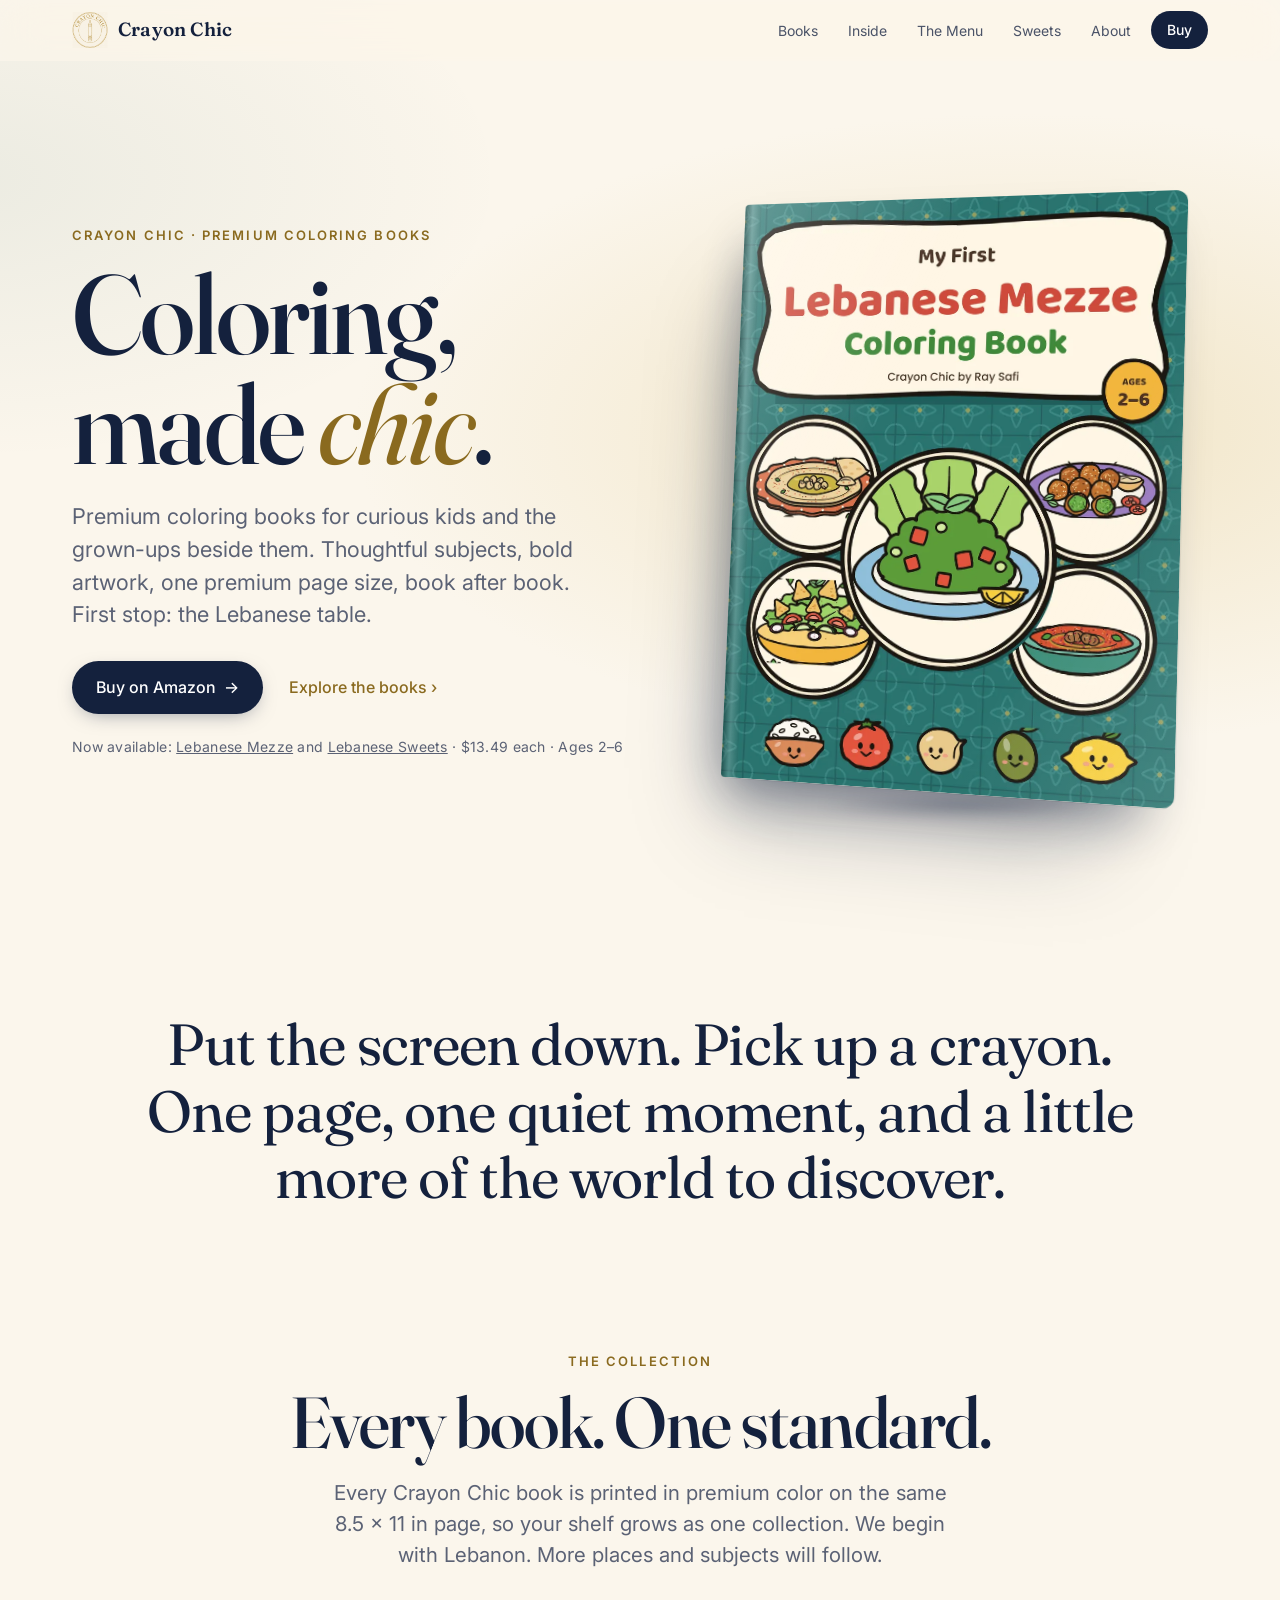
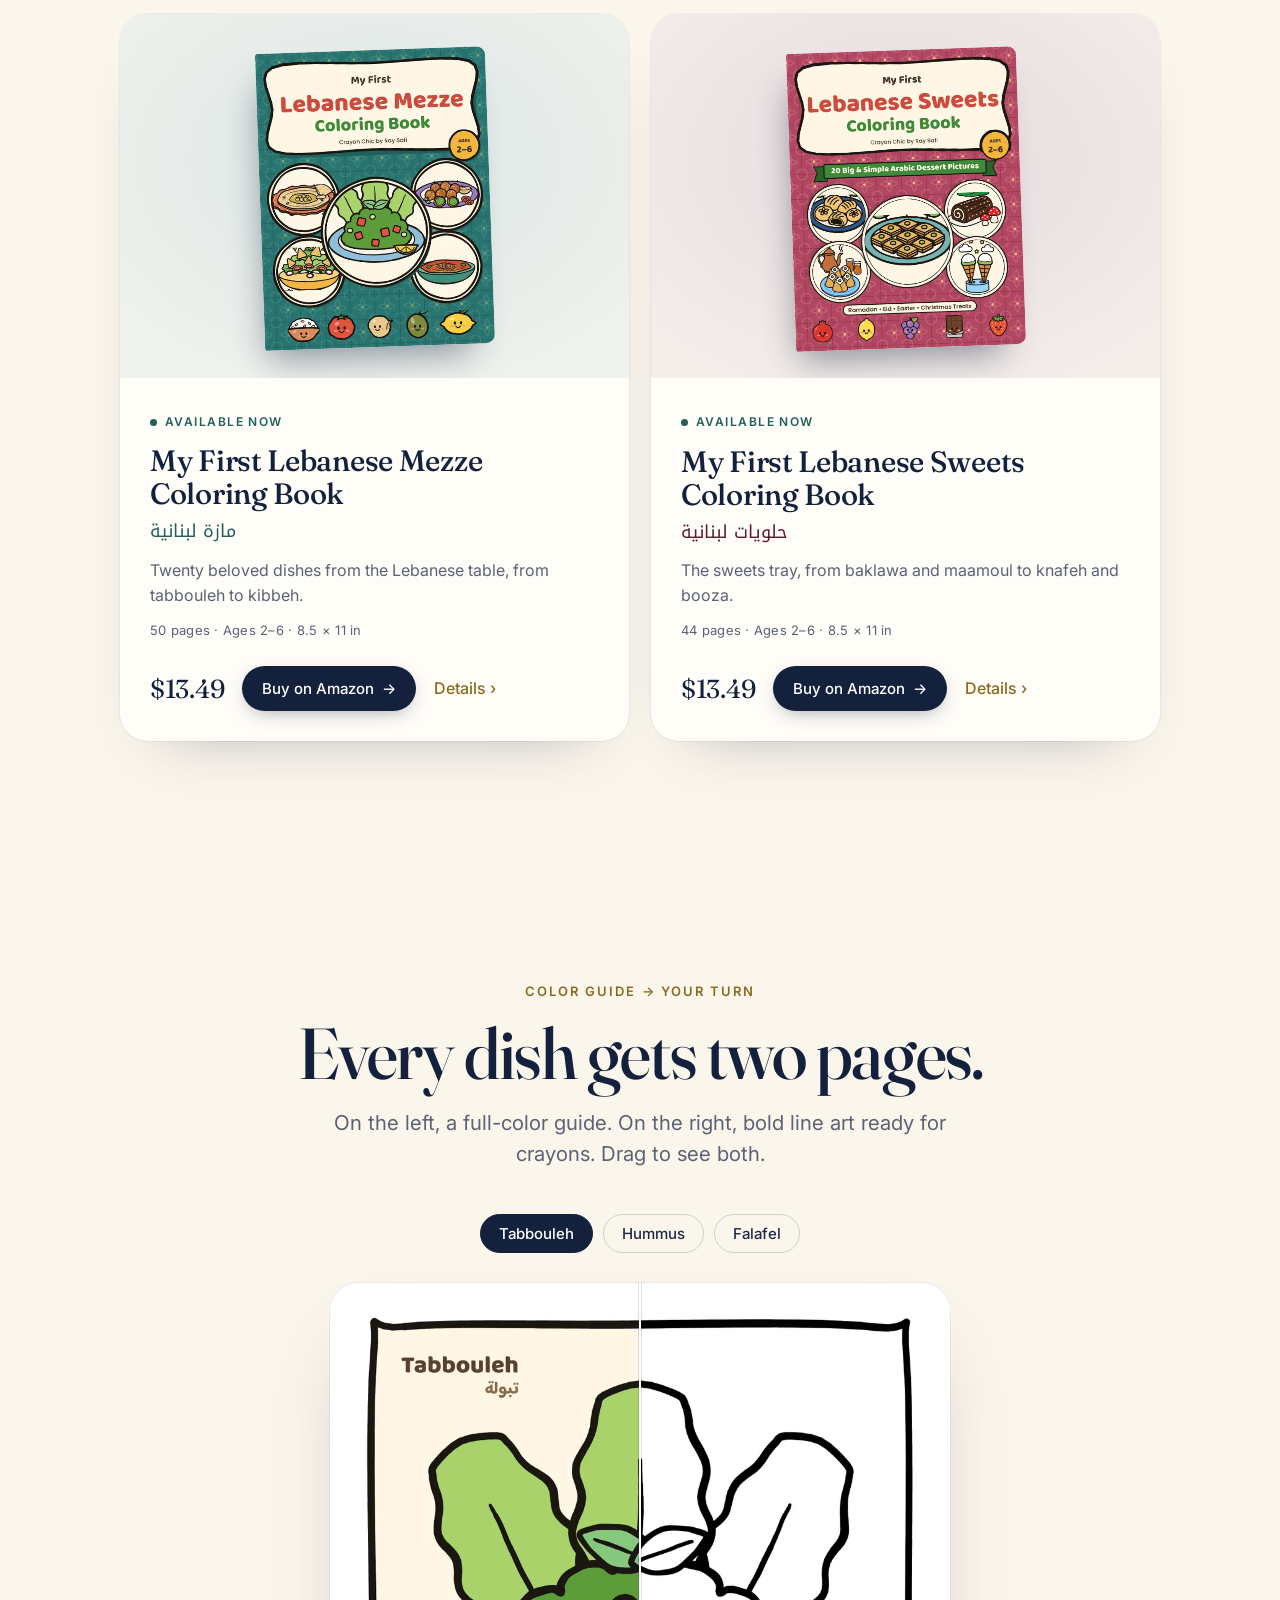
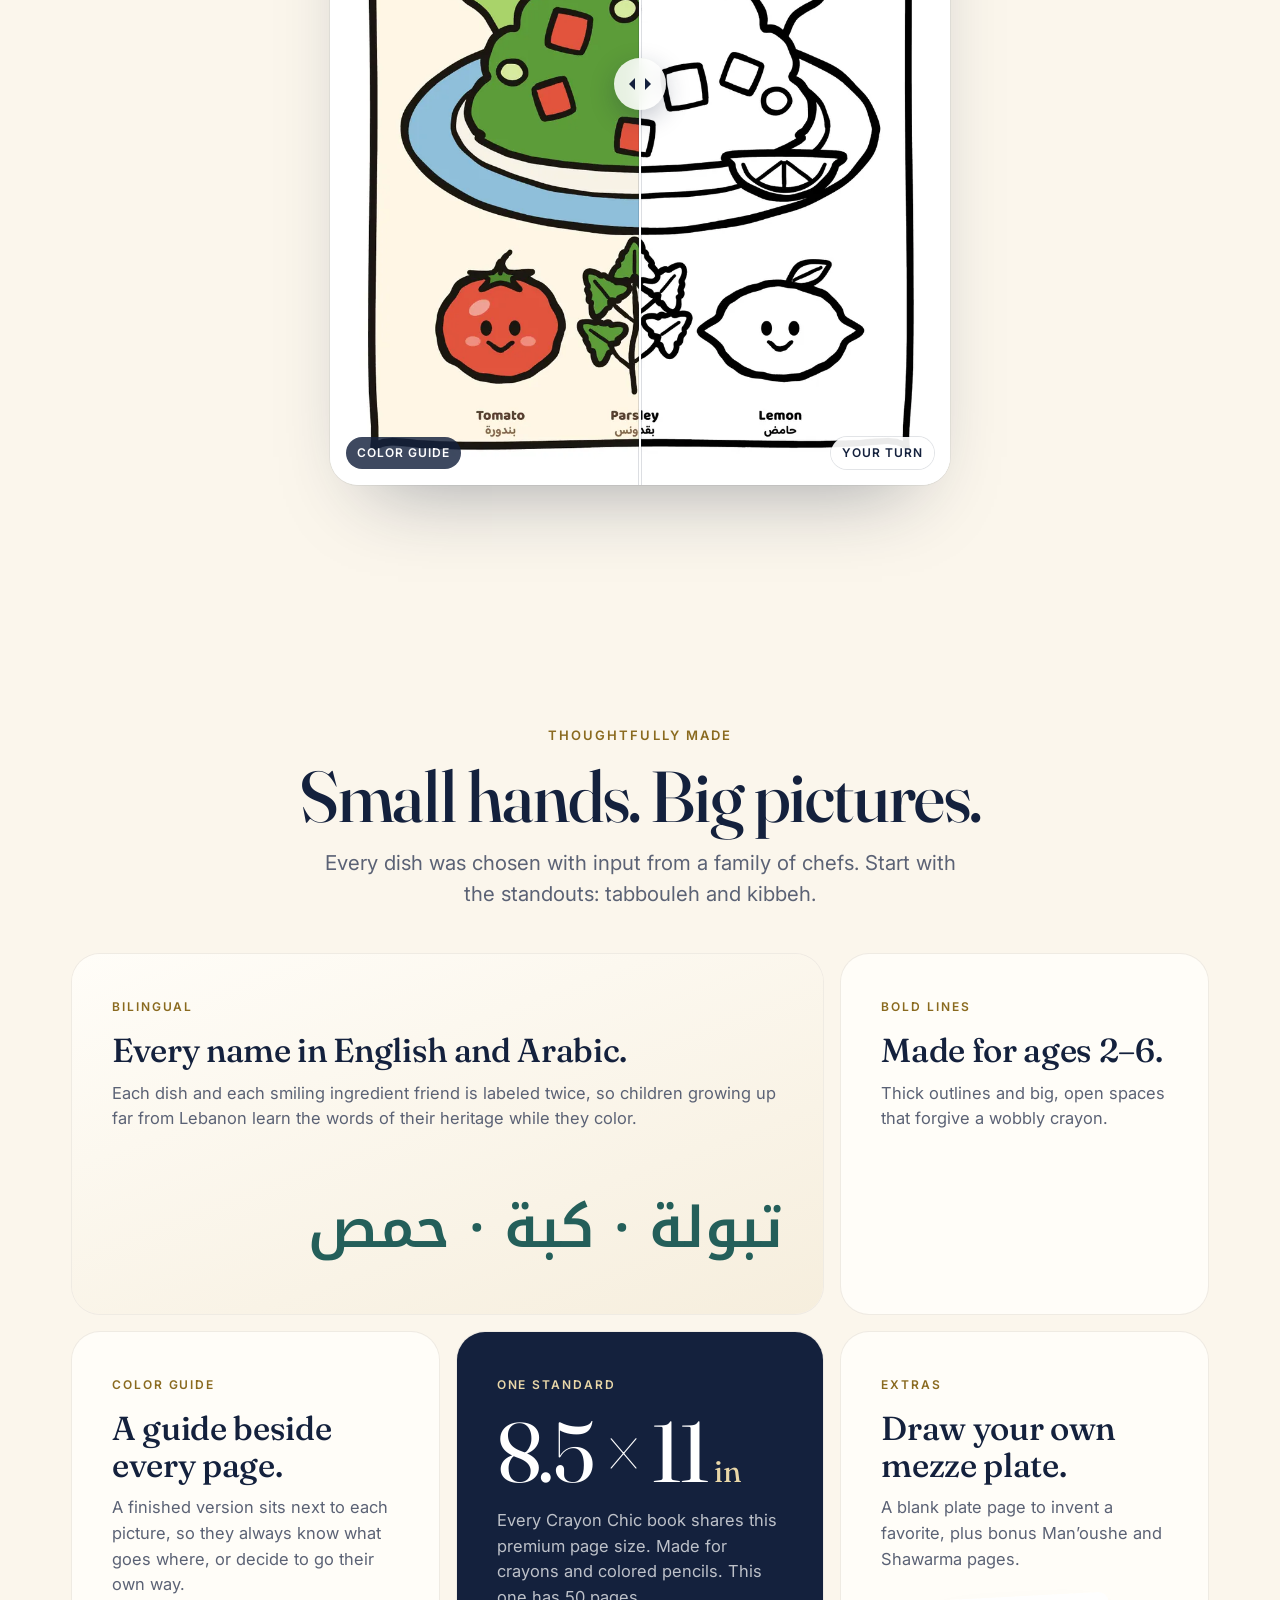
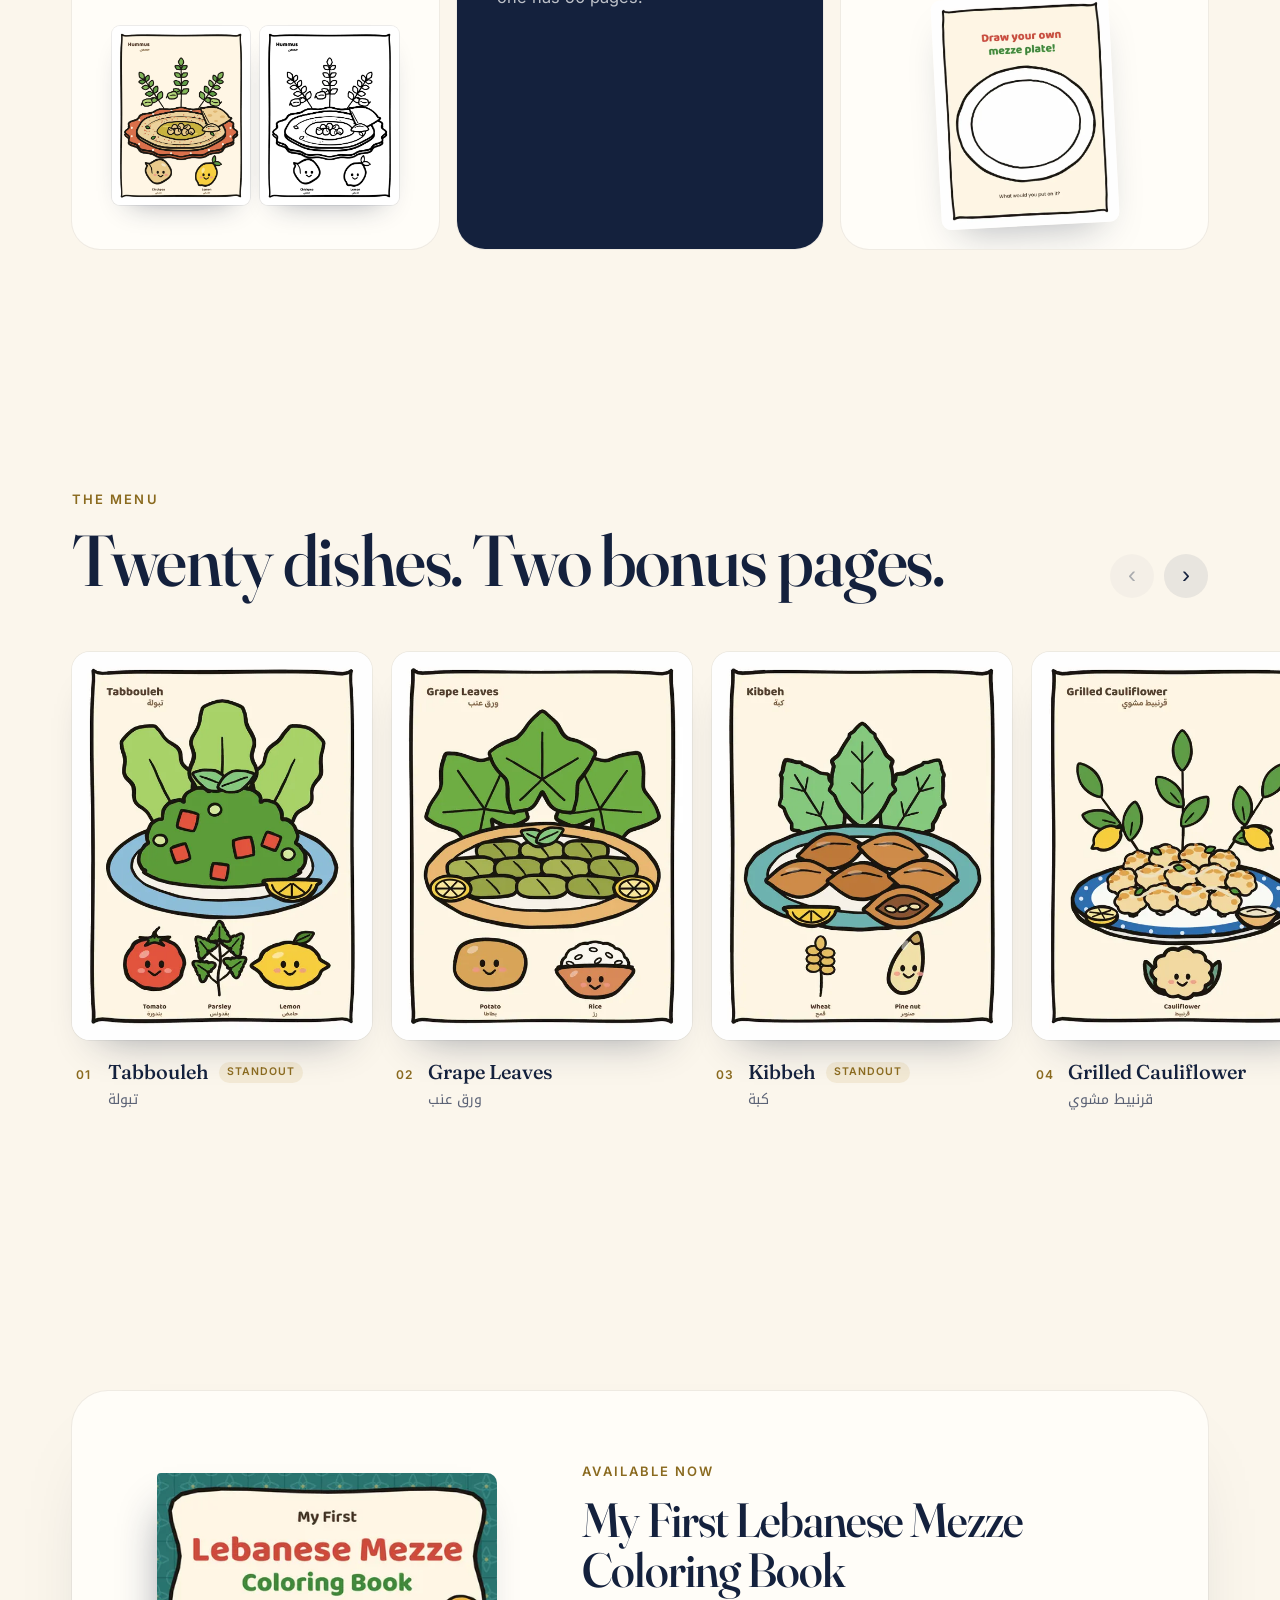
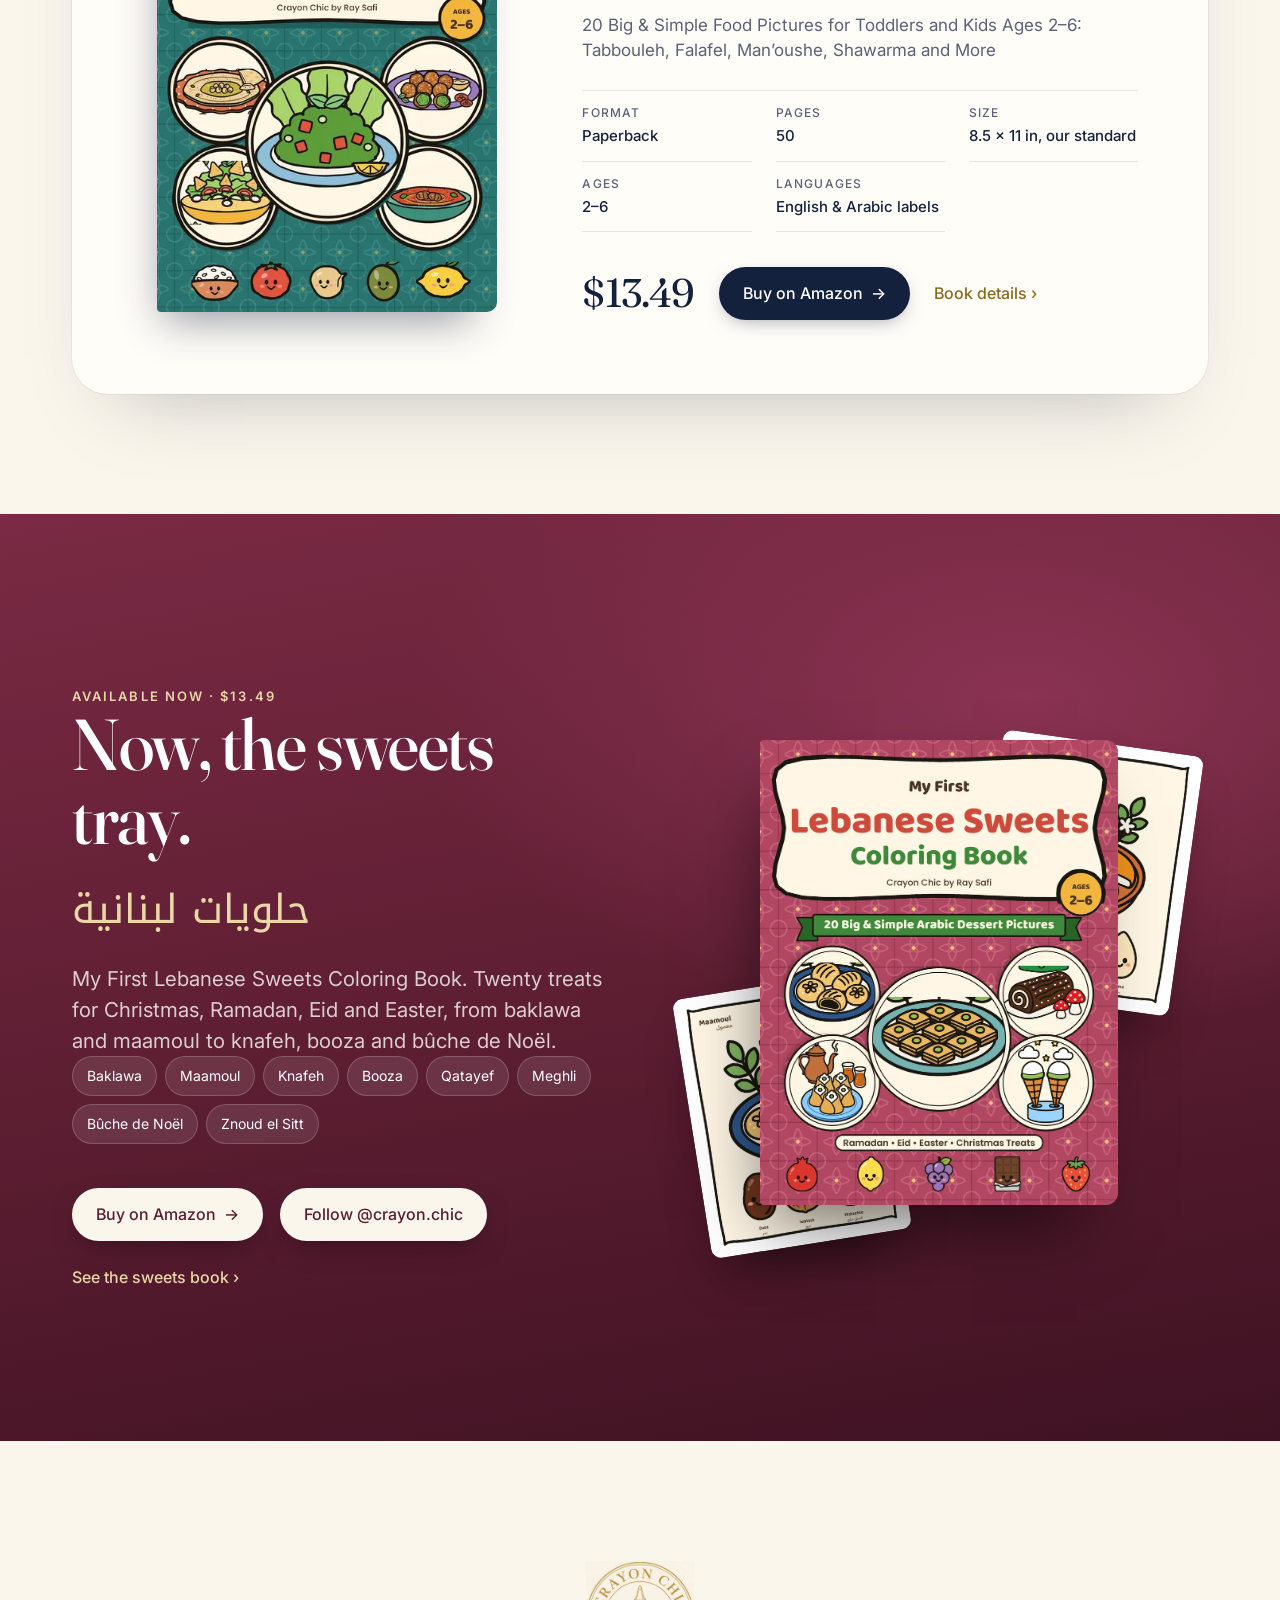
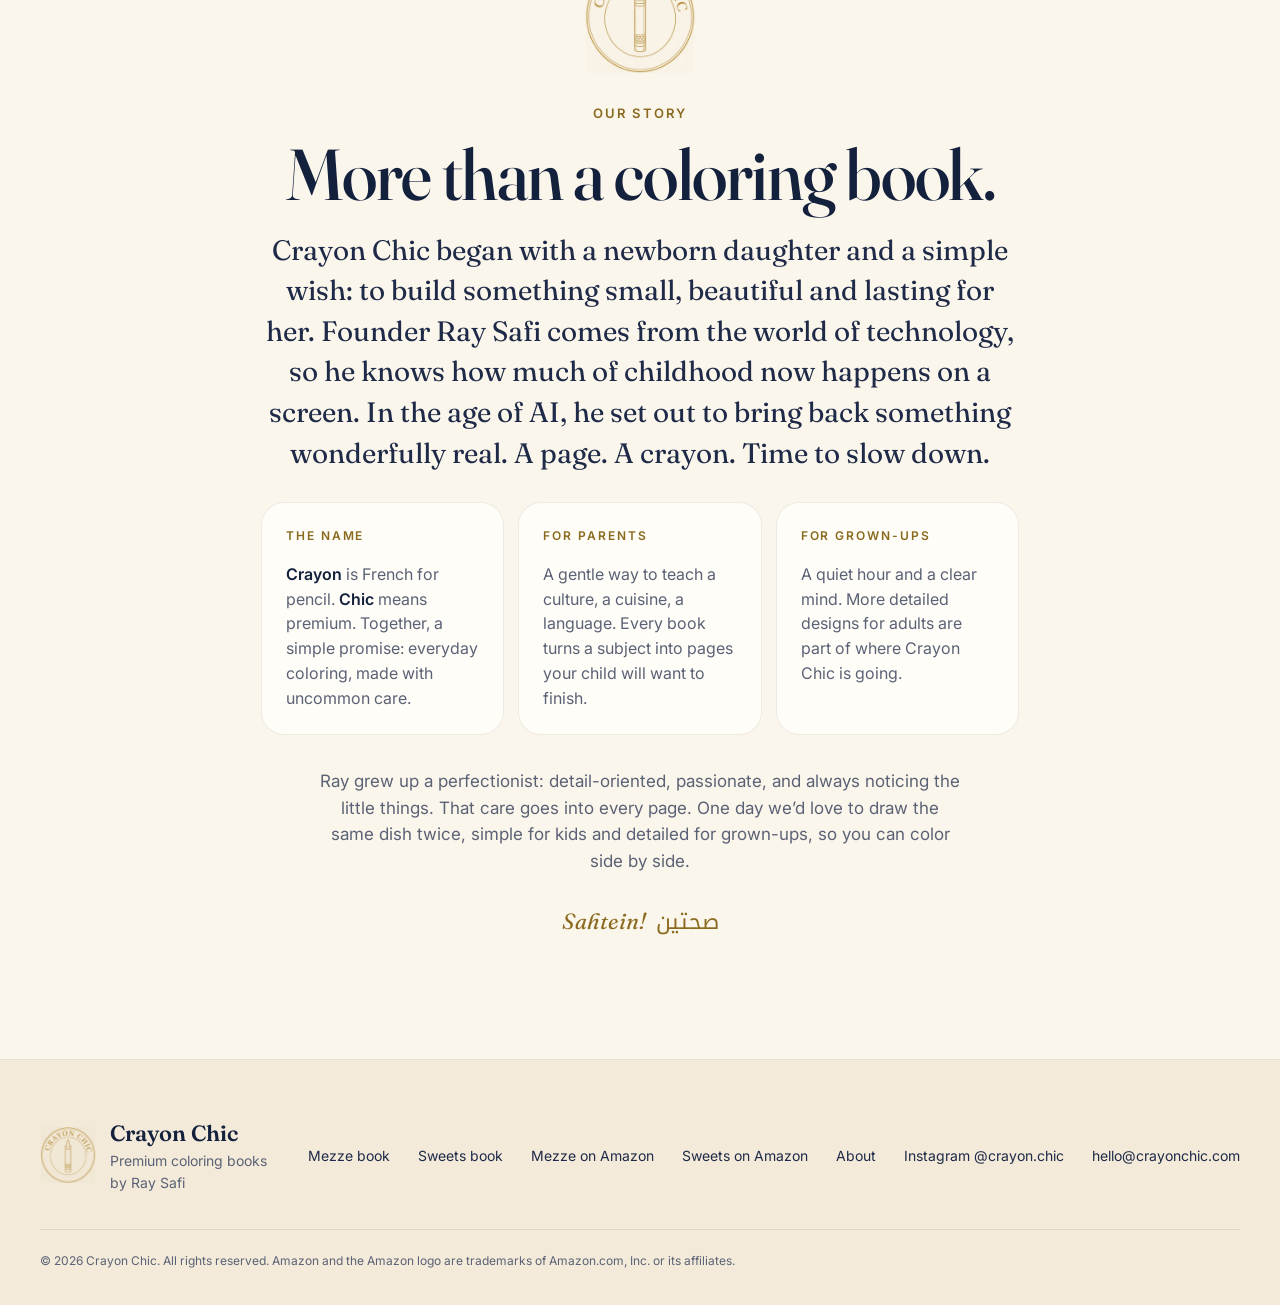
==== commit e4e98f07: "Lebanese Sweets book is live: Amazon links, $13.49, available-now copy" ====
--- a/index.html
+++ b/index.html
@@ -4,13 +4,13 @@
   <meta charset="utf-8">
   <meta name="viewport" content="width=device-width, initial-scale=1, viewport-fit=cover">
   <title>Crayon Chic | Premium Coloring Books for Kids and Grown-Ups</title>
-  <meta name="description" content="Crayon Chic makes premium coloring books for curious kids and the grown-ups beside them. One premium 8.5 × 11 in standard, book after book. Now available: My First Lebanese Mezze Coloring Book.">
+  <meta name="description" content="Crayon Chic makes premium coloring books for curious kids and the grown-ups beside them. One premium 8.5 × 11 in standard, book after book. Now available: the Lebanese Mezze and Lebanese Sweets coloring books.">
   <meta name="theme-color" content="#FBF6EC">
   <link rel="canonical" href="https://crayonchic.com/">
   <meta property="og:type" content="website">
   <meta property="og:site_name" content="Crayon Chic">
   <meta property="og:title" content="Crayon Chic | Coloring, made chic">
-  <meta property="og:description" content="Premium coloring books for kids and grown-ups. Now available: My First Lebanese Mezze Coloring Book, 20 dishes in English and Arabic.">
+  <meta property="og:description" content="Premium coloring books for kids and grown-ups. Now available: the Lebanese Mezze and Lebanese Sweets coloring books, in English and Arabic.">
   <meta property="og:url" content="https://crayonchic.com/">
   <meta property="og:image" content="https://crayonchic.com/img/og-image.jpg">
   <meta property="og:image:width" content="1200">
@@ -18,7 +18,7 @@
   <meta property="og:image:alt" content="The Crayon Chic seal next to the cover of My First Lebanese Mezze Coloring Book">
   <meta name="twitter:card" content="summary_large_image">
   <meta name="twitter:title" content="Crayon Chic | Coloring, made chic">
-  <meta name="twitter:description" content="Premium coloring books. Now available: My First Lebanese Mezze Coloring Book.">
+  <meta name="twitter:description" content="Premium coloring books. Now available: Lebanese Mezze and Lebanese Sweets.">
   <meta name="twitter:image" content="https://crayonchic.com/img/og-image.jpg">
   <link rel="icon" type="image/png" sizes="32x32" href="img/favicon-32.png">
   <link rel="icon" type="image/png" sizes="48x48" href="img/favicon-48.png">
@@ -33,7 +33,8 @@
     "@context": "https://schema.org",
     "@graph": [
       {"@type": "Organization", "name": "Crayon Chic", "url": "https://crayonchic.com/", "logo": "https://crayonchic.com/img/logo-seal.png", "founder": {"@type": "Person", "name": "Ray Safi"}},
-      {"@type": "Book", "name": "My First Lebanese Mezze Coloring Book", "alternateName": "20 Big & Simple Food Pictures for Toddlers and Kids Ages 2–6: Tabbouleh, Falafel, Man'oushe, Shawarma and More", "author": {"@type": "Person", "name": "Ray Safi"}, "publisher": {"@type": "Organization", "name": "Crayon Chic"}, "bookFormat": "https://schema.org/Paperback", "numberOfPages": 50, "inLanguage": ["en", "ar"], "typicalAgeRange": "2-6", "image": "https://crayonchic.com/img/mezze-cover.webp", "url": "https://www.amazon.com/dp/B0HNJ17JMC", "offers": {"@type": "Offer", "price": "13.49", "priceCurrency": "USD", "availability": "https://schema.org/InStock", "url": "https://www.amazon.com/dp/B0HNJ17JMC"}}
+      {"@type": "Book", "name": "My First Lebanese Mezze Coloring Book", "alternateName": "20 Big & Simple Food Pictures for Toddlers and Kids Ages 2–6: Tabbouleh, Falafel, Man'oushe, Shawarma and More", "author": {"@type": "Person", "name": "Ray Safi"}, "publisher": {"@type": "Organization", "name": "Crayon Chic"}, "bookFormat": "https://schema.org/Paperback", "numberOfPages": 50, "inLanguage": ["en", "ar"], "typicalAgeRange": "2-6", "image": "https://crayonchic.com/img/mezze-cover.webp", "url": "https://www.amazon.com/dp/B0HNJ17JMC", "offers": {"@type": "Offer", "price": "13.49", "priceCurrency": "USD", "availability": "https://schema.org/InStock", "url": "https://www.amazon.com/dp/B0HNJ17JMC"}},
+      {"@type": "Book", "name": "My First Lebanese Sweets Coloring Book", "alternateName": "20 Big & Simple Dessert Pictures for Toddlers and Kids Ages 2–6: Baklawa, Maamoul, Knafeh, Booza and More", "author": {"@type": "Person", "name": "Ray Safi"}, "publisher": {"@type": "Organization", "name": "Crayon Chic"}, "bookFormat": "https://schema.org/Paperback", "numberOfPages": 44, "inLanguage": ["en", "ar"], "typicalAgeRange": "2-6", "image": "https://crayonchic.com/img/sweets-cover.webp", "url": "https://www.amazon.com/dp/B0HNRZ9T2G", "offers": {"@type": "Offer", "price": "13.49", "priceCurrency": "USD", "availability": "https://schema.org/InStock", "url": "https://www.amazon.com/dp/B0HNRZ9T2G"}}
     ]
   }
   </script>
@@ -72,7 +73,7 @@
           <a class="btn" href="https://www.amazon.com/dp/B0HNJ17JMC" target="_blank" rel="noopener">Buy on Amazon <span aria-hidden="true">→</span></a>
           <a class="link-arrow" href="#books">Explore the books <span aria-hidden="true">›</span></a>
         </div>
-        <p class="meta reveal" style="--d:.32s">Now available: My First Lebanese Mezze Coloring Book · $13.49 · Ages 2–6</p>
+        <p class="meta reveal" style="--d:.32s">Now available: <a href="books/lebanese-mezze/">Lebanese Mezze</a> and <a href="books/lebanese-sweets/">Lebanese Sweets</a> · $13.49 each · Ages 2–6</p>
       </div>
       <div class="hero-book reveal" style="--d:.2s">
         <div class="book" id="heroBook">
@@ -342,14 +343,14 @@
     <section class="sweets" id="sweets" aria-labelledby="sweets-h">
       <div class="sweets-inner">
         <div class="sweets-copy">
-          <p class="eyebrow light reveal">Coming soon · Holiday 2026</p>
-          <h2 class="h2 reveal" id="sweets-h">Next, the sweets tray.</h2>
+          <p class="eyebrow light reveal">Available now · $13.49</p>
+          <h2 class="h2 reveal" id="sweets-h">Now, the sweets tray.</h2>
           <p class="sweets-ar reveal" lang="ar" dir="rtl">حلويات لبنانية</p>
           <p class="sub reveal">My First Lebanese Sweets Coloring Book. Twenty treats for Christmas, Ramadan, Eid and Easter, from baklawa and maamoul to knafeh, booza and bûche de Noël.</p>
           <ul class="pills reveal" aria-label="A few of the sweets inside">
             <li>Baklawa</li><li>Maamoul</li><li>Knafeh</li><li>Booza</li><li>Qatayef</li><li>Meghli</li><li>Bûche de Noël</li><li>Znoud el Sitt</li>
           </ul>
-          <a class="btn btn-light reveal" href="mailto:hello@crayonchic.com?subject=Notify%20me%3A%20Lebanese%20Sweets%20Coloring%20Book&amp;body=Please%20let%20me%20know%20when%20the%20Sweets%20book%20is%20out!">Notify me <span aria-hidden="true">→</span></a>
+          <a class="btn btn-light reveal" href="https://www.amazon.com/dp/B0HNRZ9T2G" target="_blank" rel="noopener">Buy on Amazon <span aria-hidden="true">→</span></a>
           <a class="btn btn-light reveal" href="https://www.instagram.com/crayon.chic/" target="_blank" rel="noopener">Follow @crayon.chic</a>
           <p class="reveal"><a class="link-arrow light" href="books/lebanese-sweets/">See the sweets book <span aria-hidden="true">›</span></a></p>
         </div>
@@ -397,8 +398,9 @@
       </div>
       <ul class="f-links">
         <li><a href="books/lebanese-mezze/">Mezze book</a></li>
-        <li><a href="books/lebanese-sweets/">Sweets book (coming soon)</a></li>
-        <li><a href="https://www.amazon.com/dp/B0HNJ17JMC" target="_blank" rel="noopener">Buy on Amazon</a></li>
+        <li><a href="books/lebanese-sweets/">Sweets book</a></li>
+        <li><a href="https://www.amazon.com/dp/B0HNJ17JMC" target="_blank" rel="noopener">Mezze on Amazon</a></li>
+        <li><a href="https://www.amazon.com/dp/B0HNRZ9T2G" target="_blank" rel="noopener">Sweets on Amazon</a></li>
         <li><a href="#about">About</a></li>
         <li><a href="https://www.instagram.com/crayon.chic/" target="_blank" rel="noopener">Instagram @crayon.chic</a></li>
         <li><a href="mailto:hello@crayonchic.com">hello@crayonchic.com</a></li>
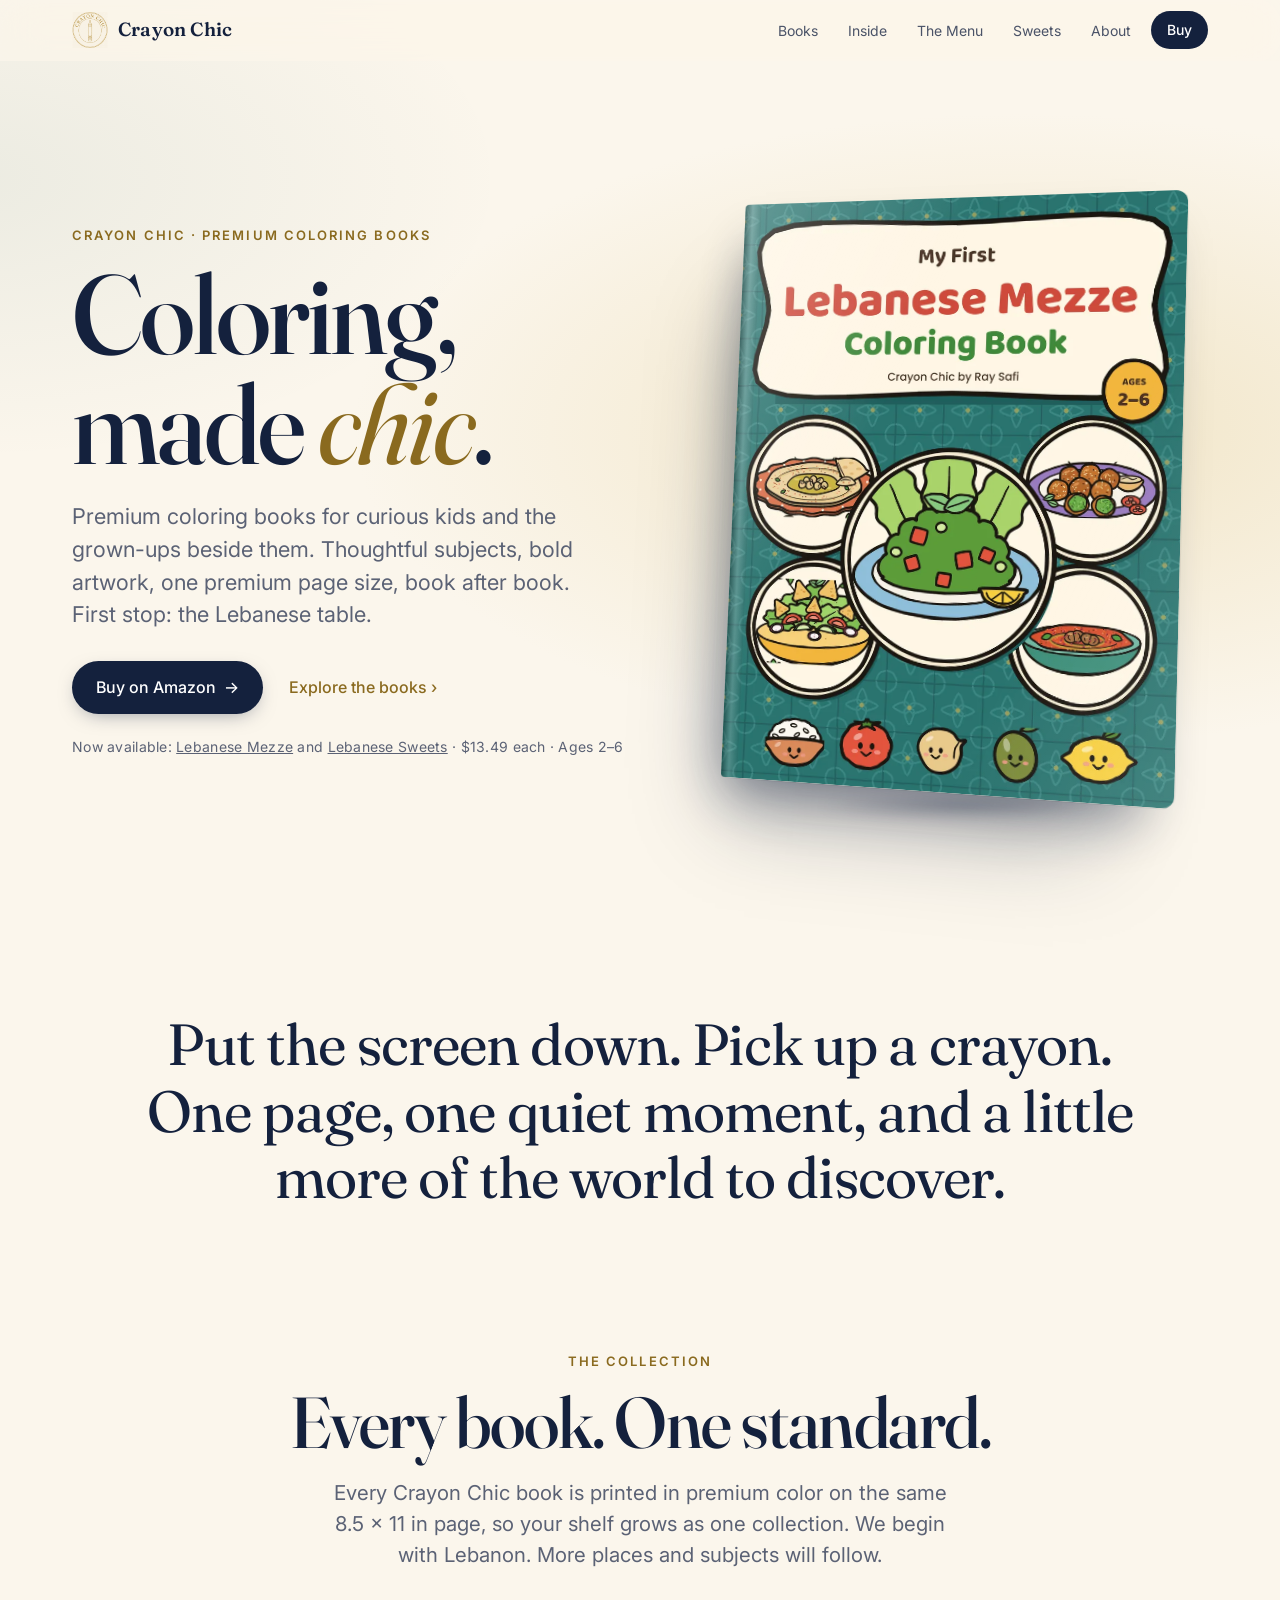
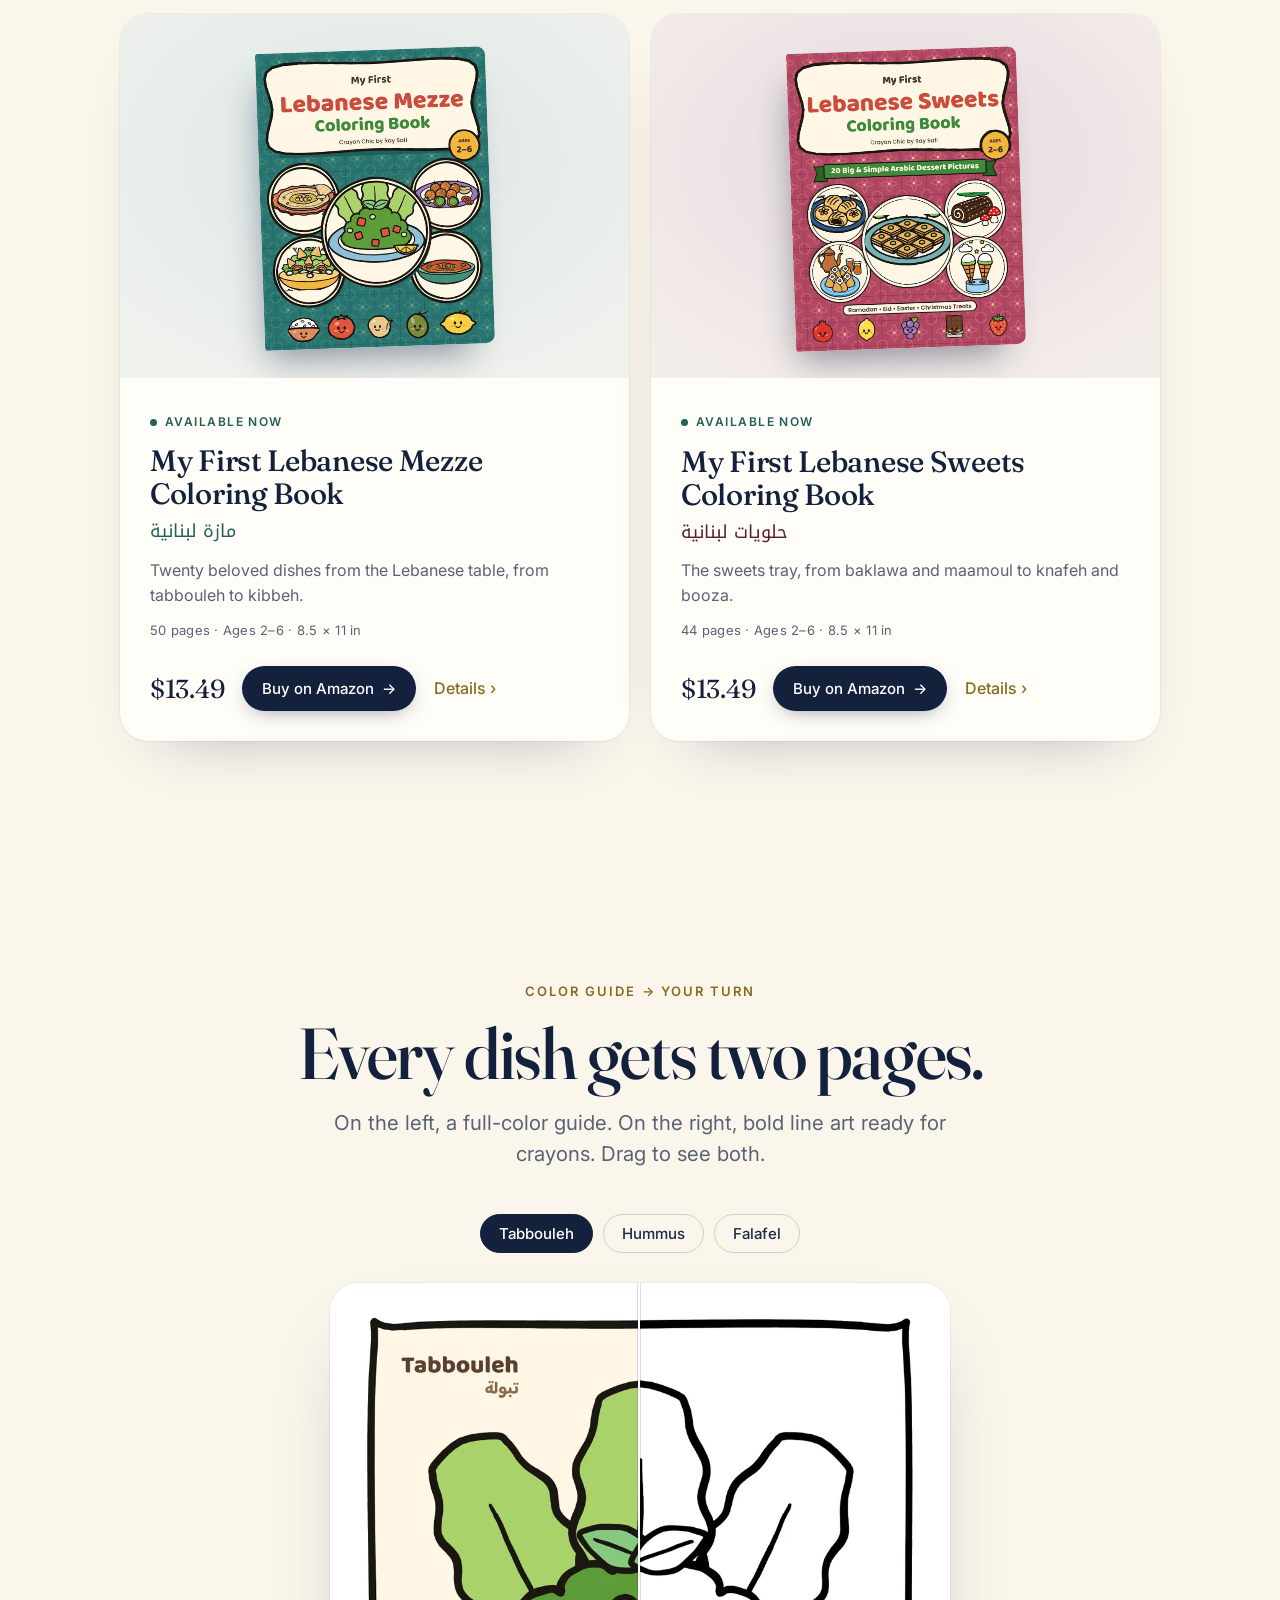
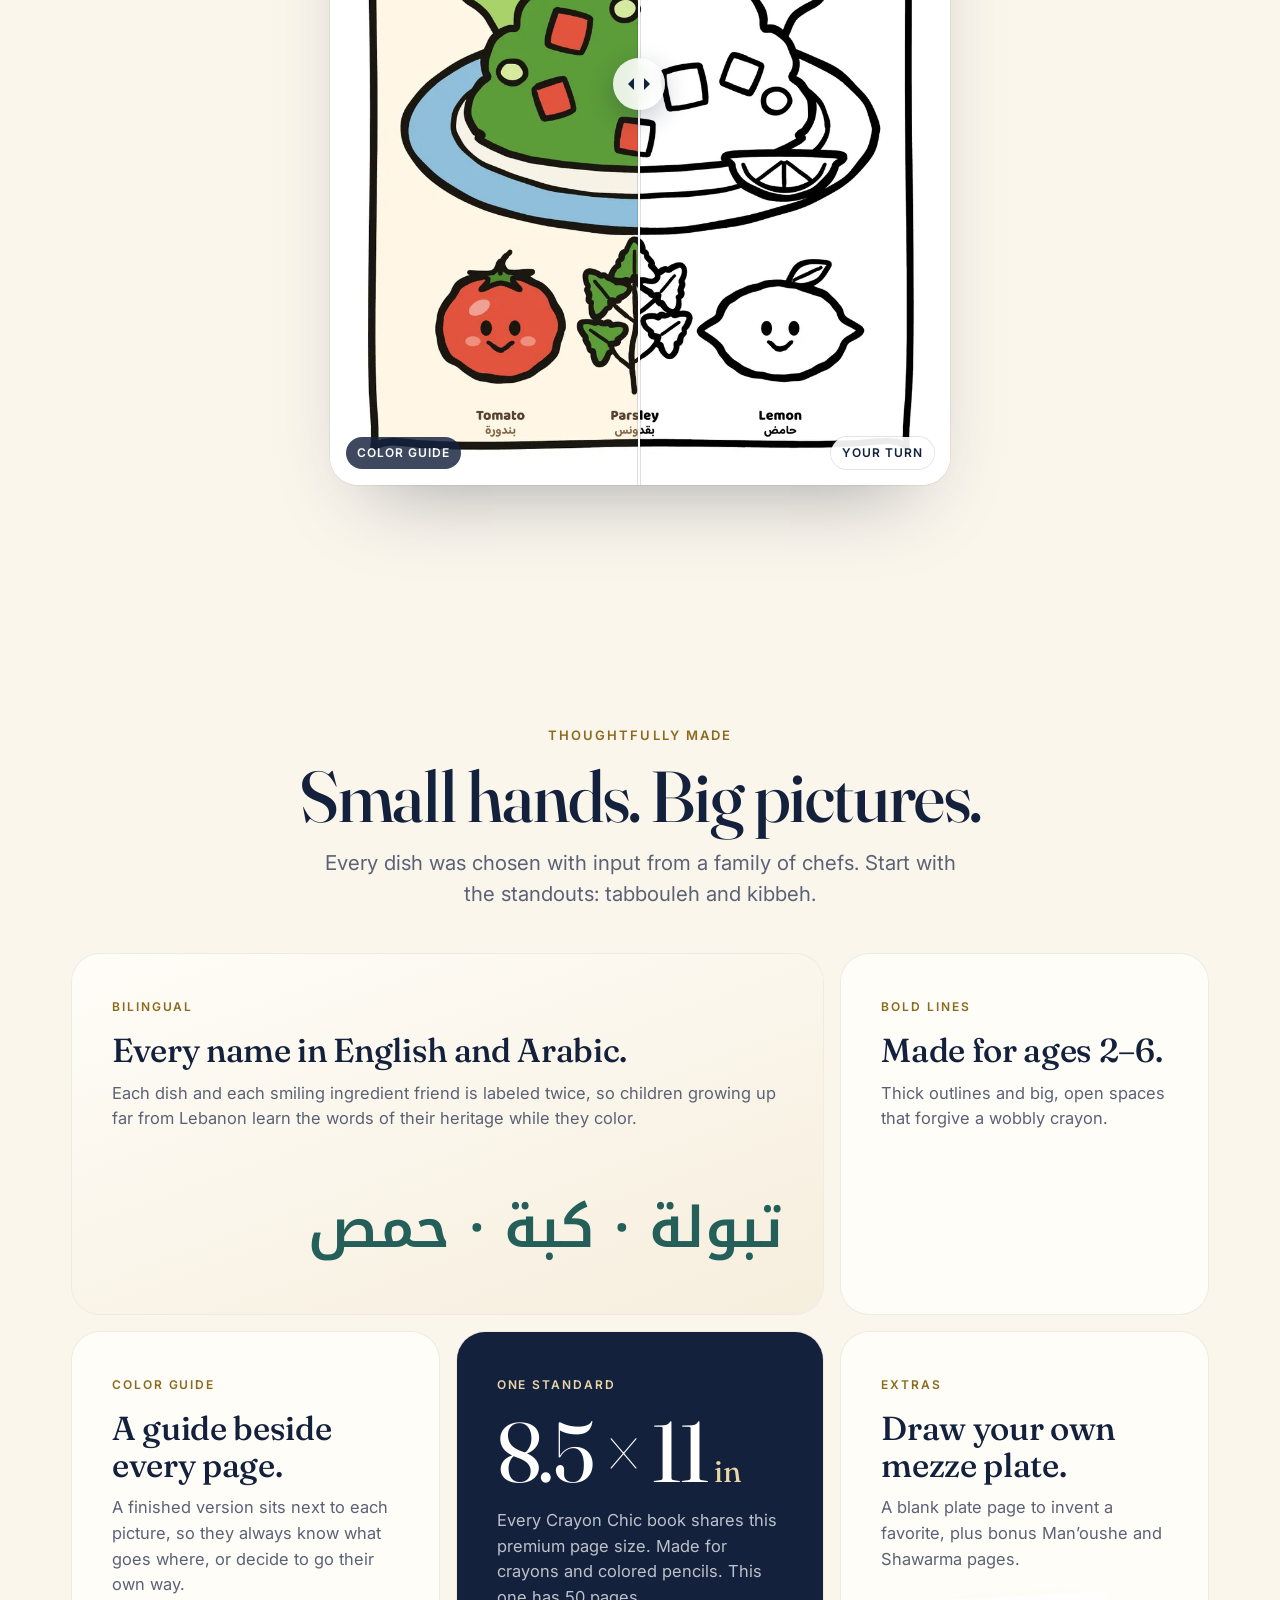
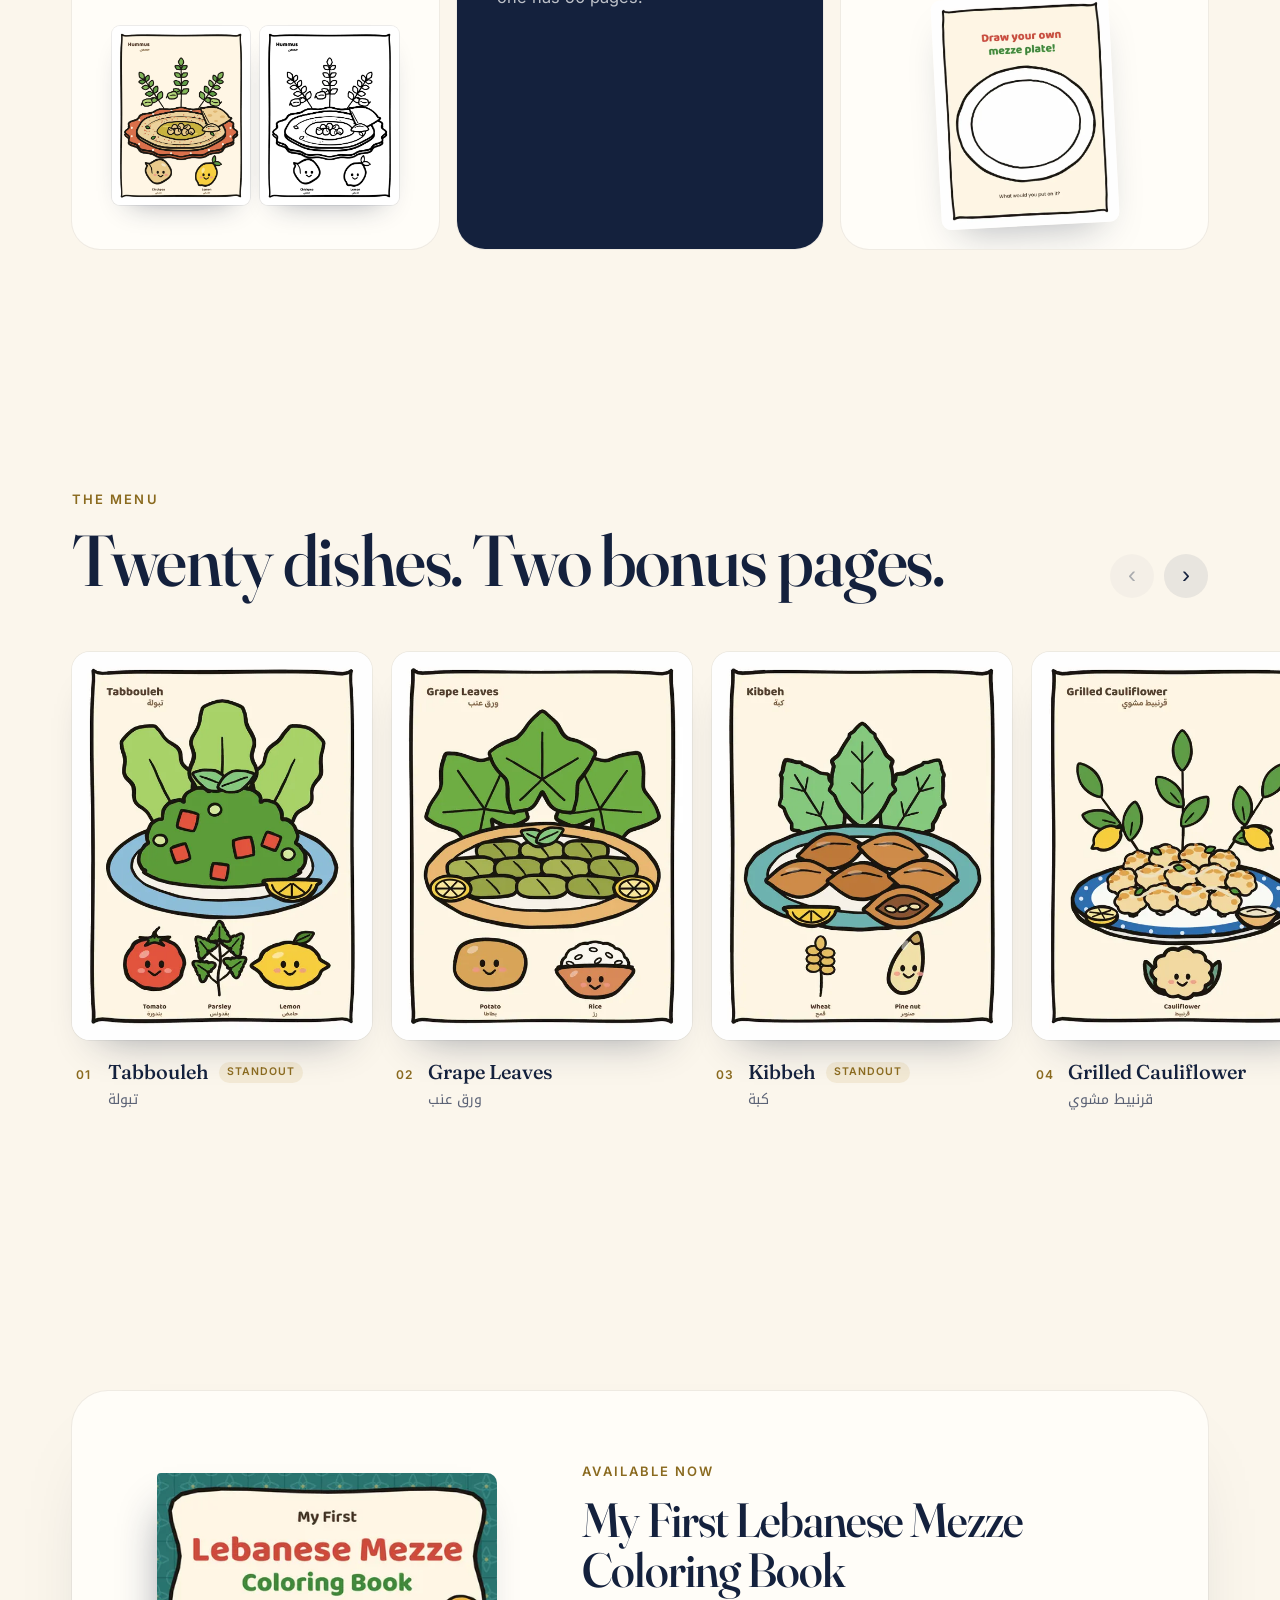
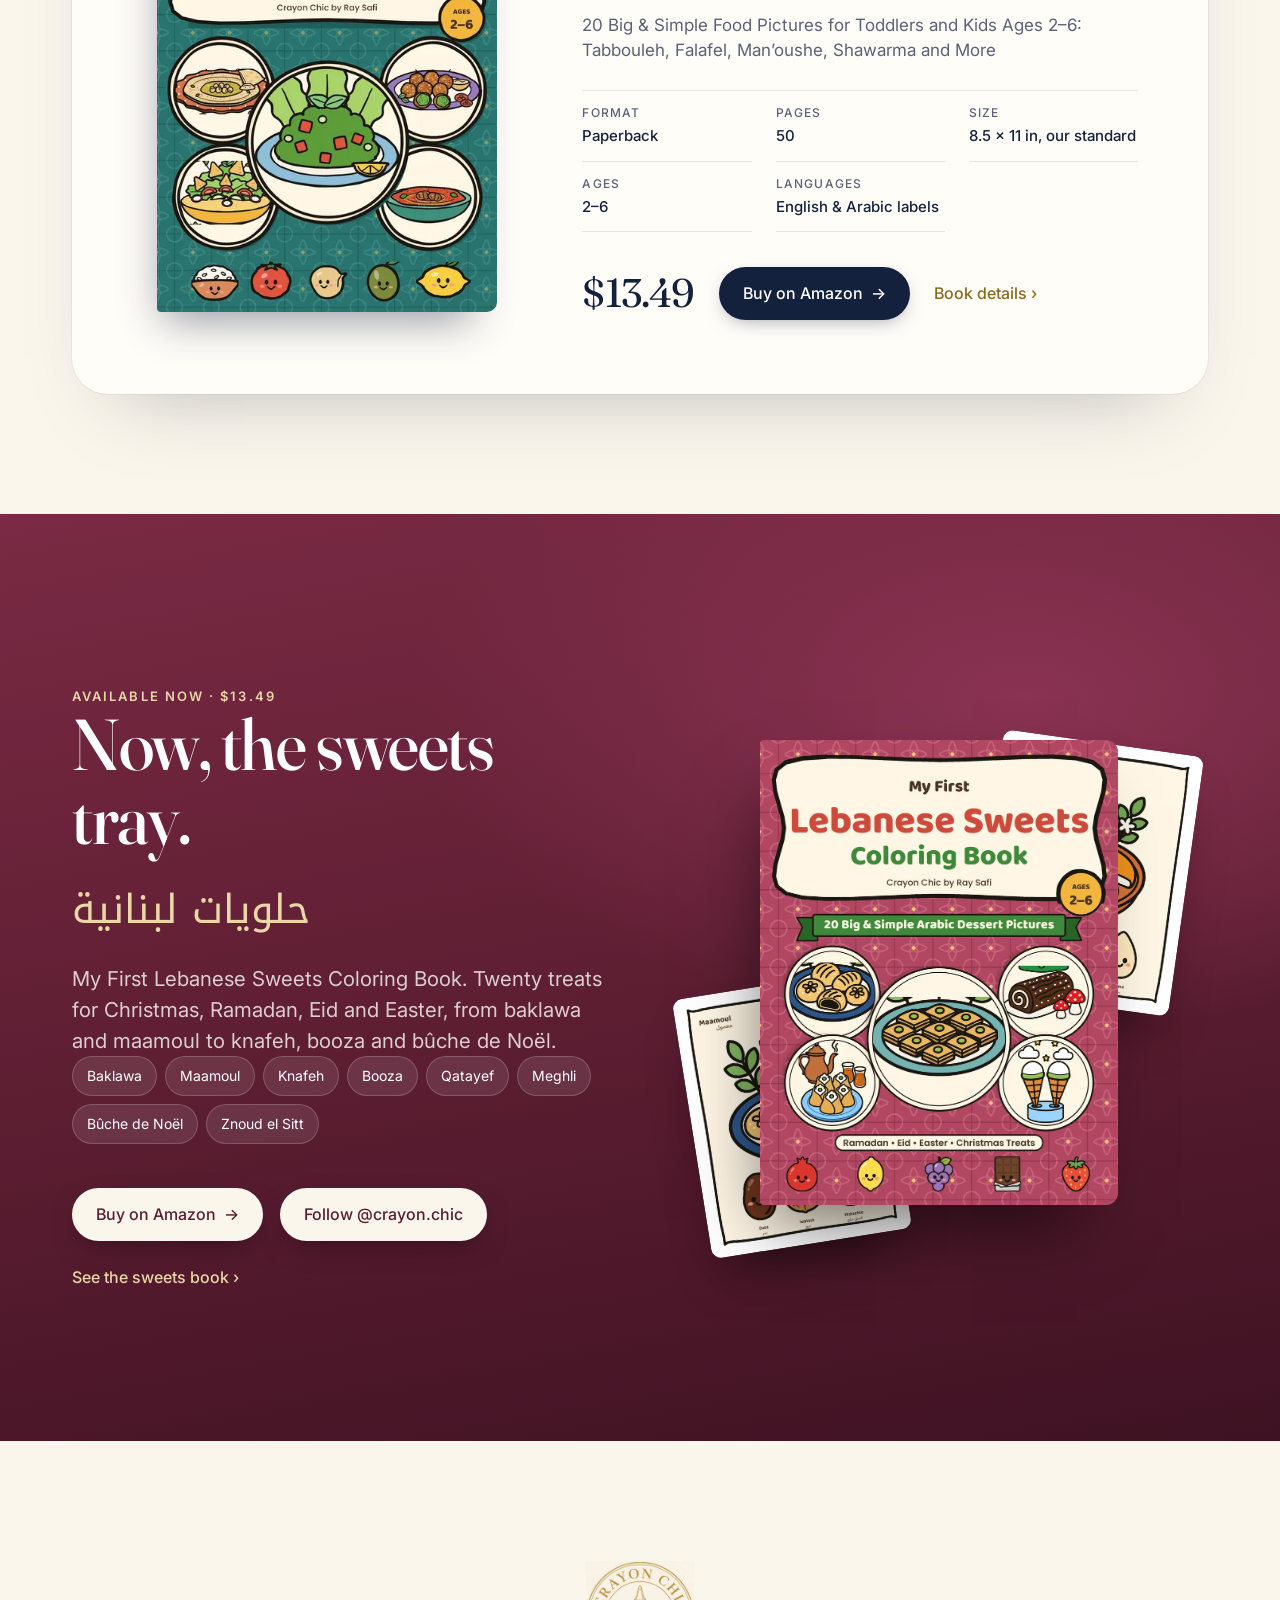
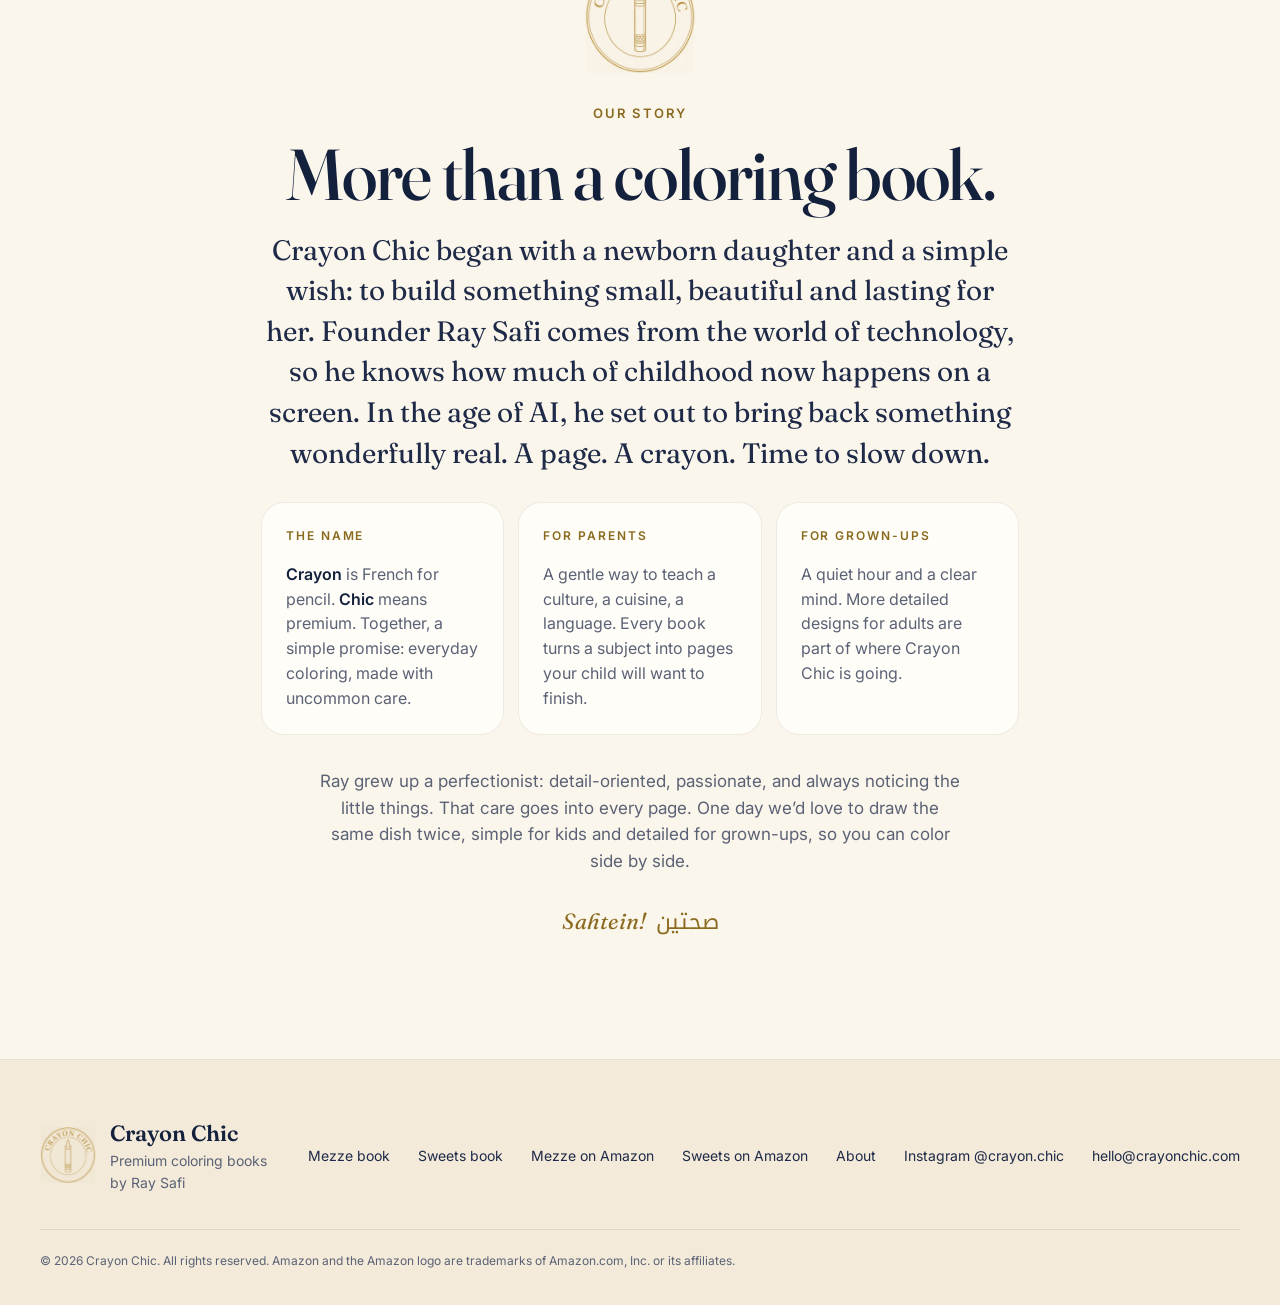
==== commit 463c744a: "Share thumbnails for WhatsApp/messaging link previews" ====
--- a/index.html
+++ b/index.html
@@ -12,14 +12,16 @@
   <meta property="og:title" content="Crayon Chic | Coloring, made chic">
   <meta property="og:description" content="Premium coloring books for kids and grown-ups. Now available: the Lebanese Mezze and Lebanese Sweets coloring books, in English and Arabic.">
   <meta property="og:url" content="https://crayonchic.com/">
-  <meta property="og:image" content="https://crayonchic.com/img/og-image.jpg">
+  <meta property="og:image" content="https://crayonchic.com/img/og-crayonchic.jpg">
+  <meta property="og:image:secure_url" content="https://crayonchic.com/img/og-crayonchic.jpg">
+  <meta property="og:image:type" content="image/jpeg">
   <meta property="og:image:width" content="1200">
   <meta property="og:image:height" content="630">
-  <meta property="og:image:alt" content="The Crayon Chic seal next to the cover of My First Lebanese Mezze Coloring Book">
+  <meta property="og:image:alt" content="The Crayon Chic seal next to the covers of the Lebanese Mezze and Lebanese Sweets coloring books">
   <meta name="twitter:card" content="summary_large_image">
   <meta name="twitter:title" content="Crayon Chic | Coloring, made chic">
   <meta name="twitter:description" content="Premium coloring books. Now available: Lebanese Mezze and Lebanese Sweets.">
-  <meta name="twitter:image" content="https://crayonchic.com/img/og-image.jpg">
+  <meta name="twitter:image" content="https://crayonchic.com/img/og-crayonchic.jpg">
   <link rel="icon" type="image/png" sizes="32x32" href="img/favicon-32.png">
   <link rel="icon" type="image/png" sizes="48x48" href="img/favicon-48.png">
   <link rel="apple-touch-icon" href="img/apple-touch-icon.png">
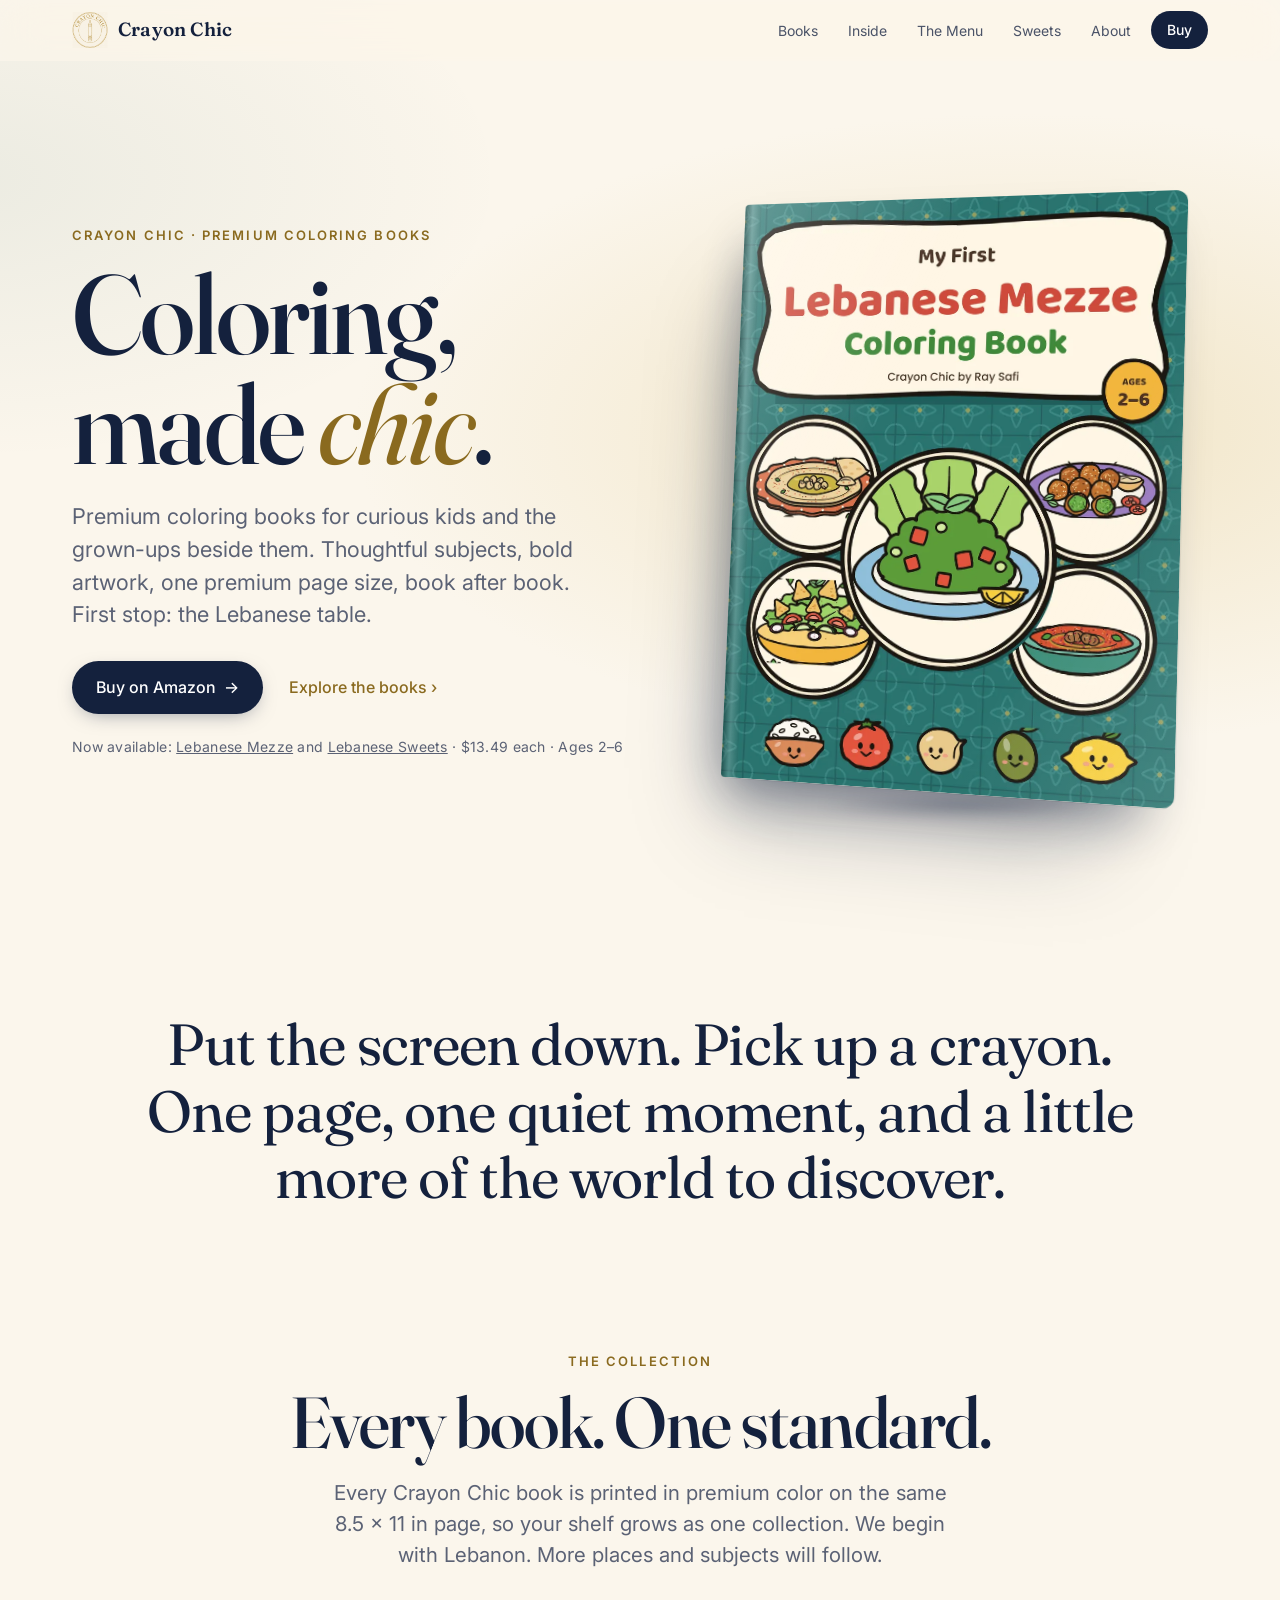
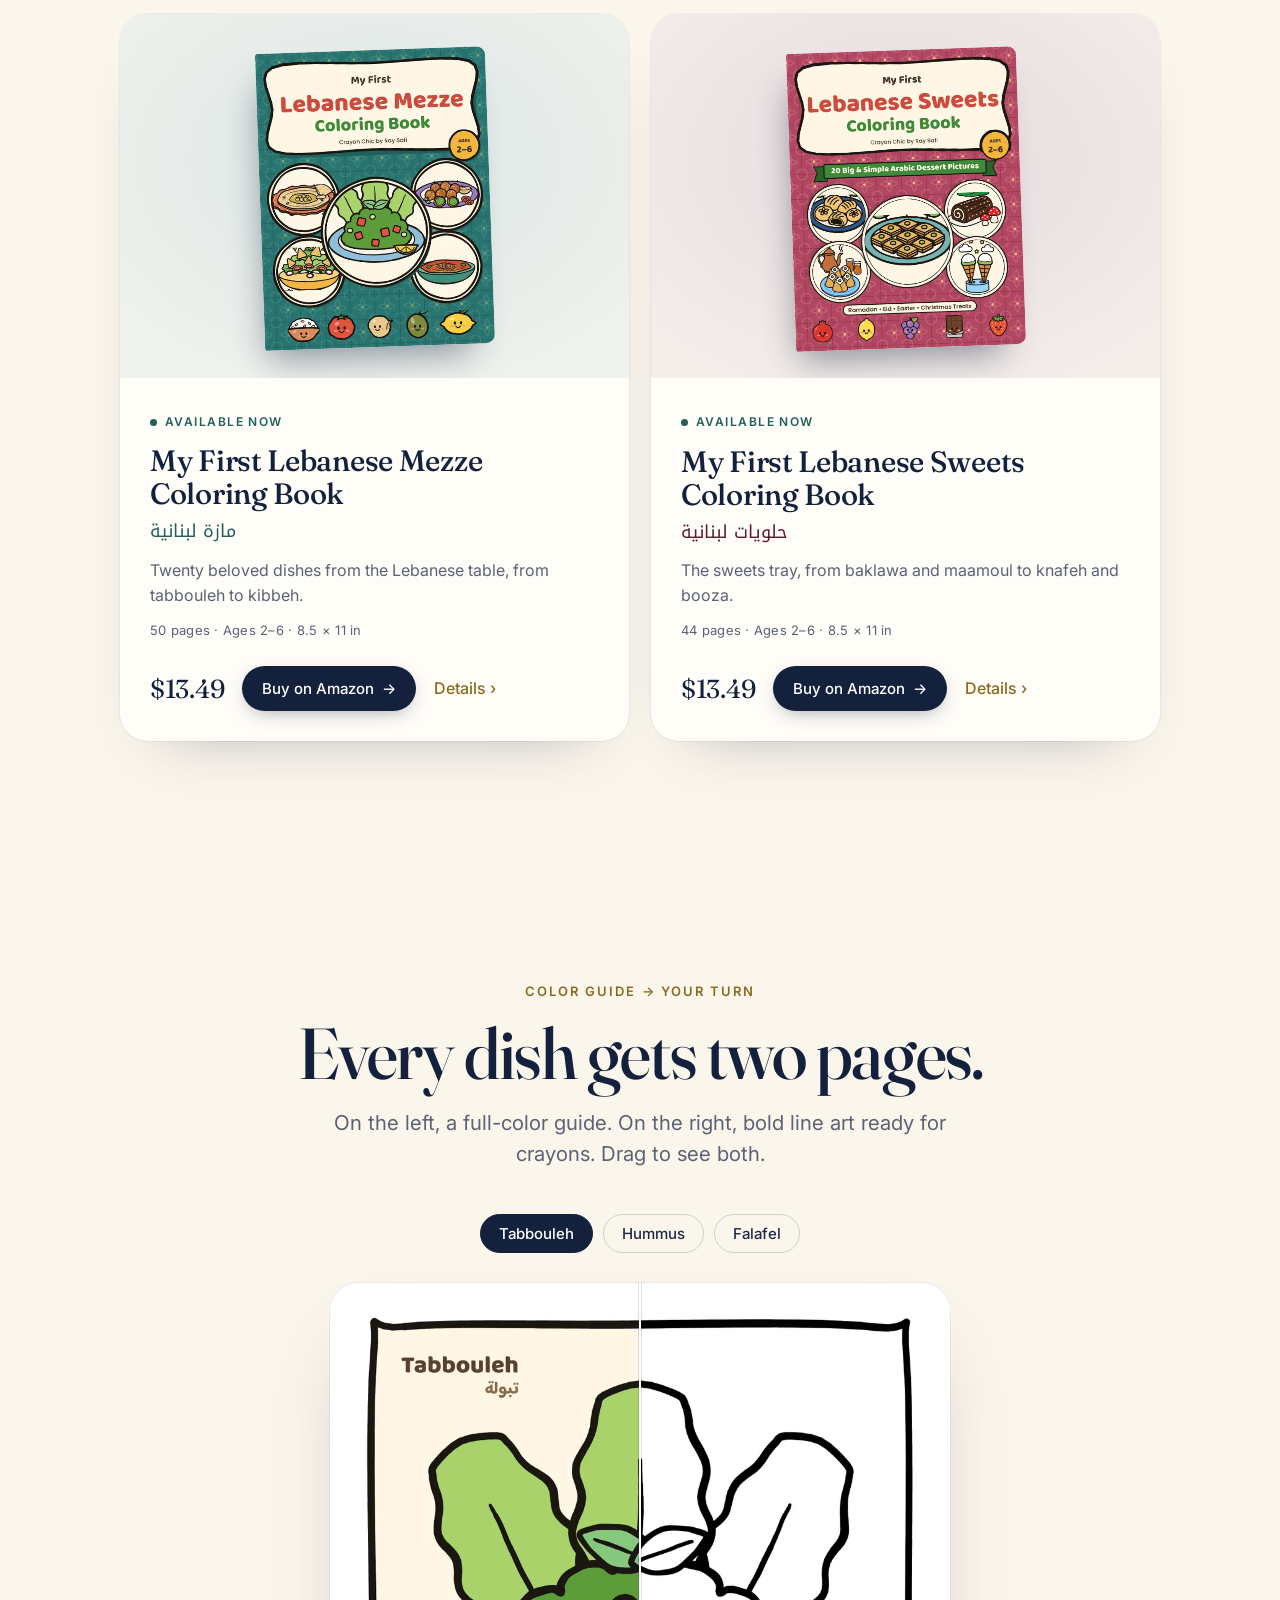
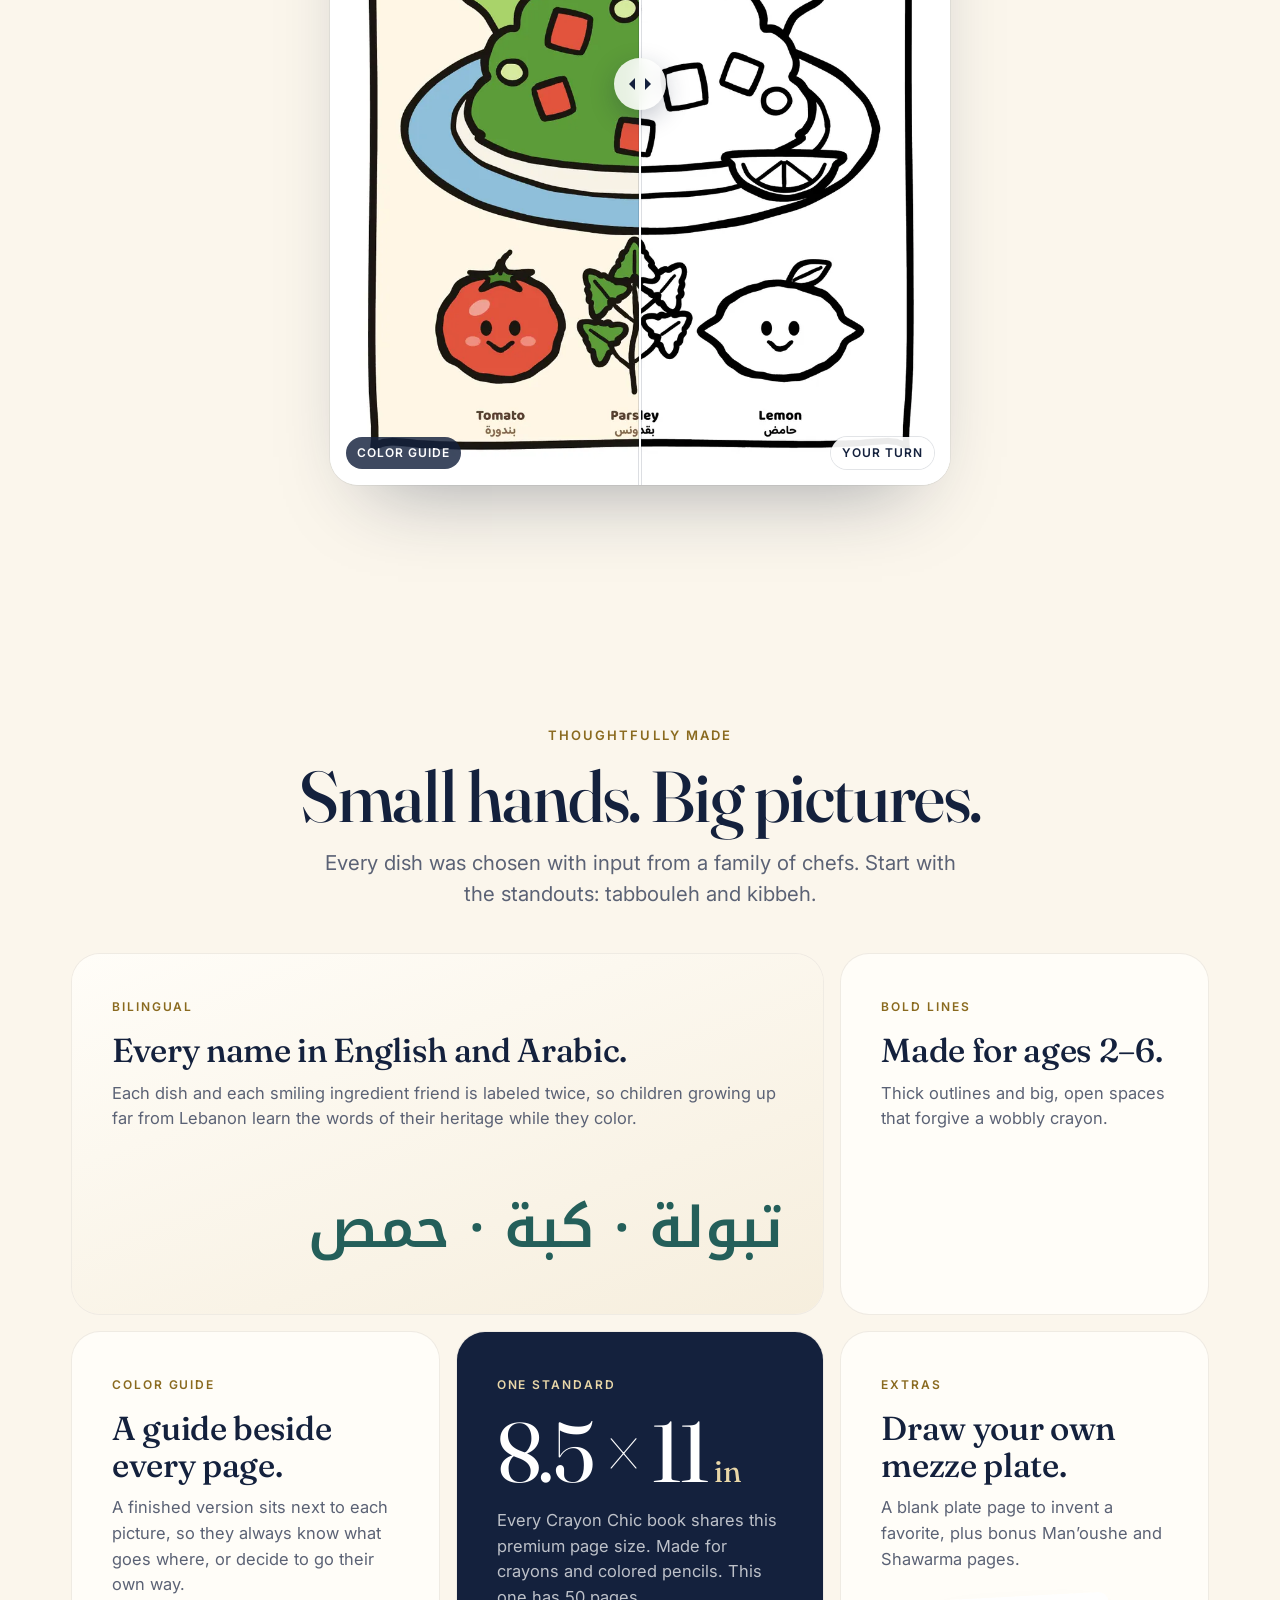
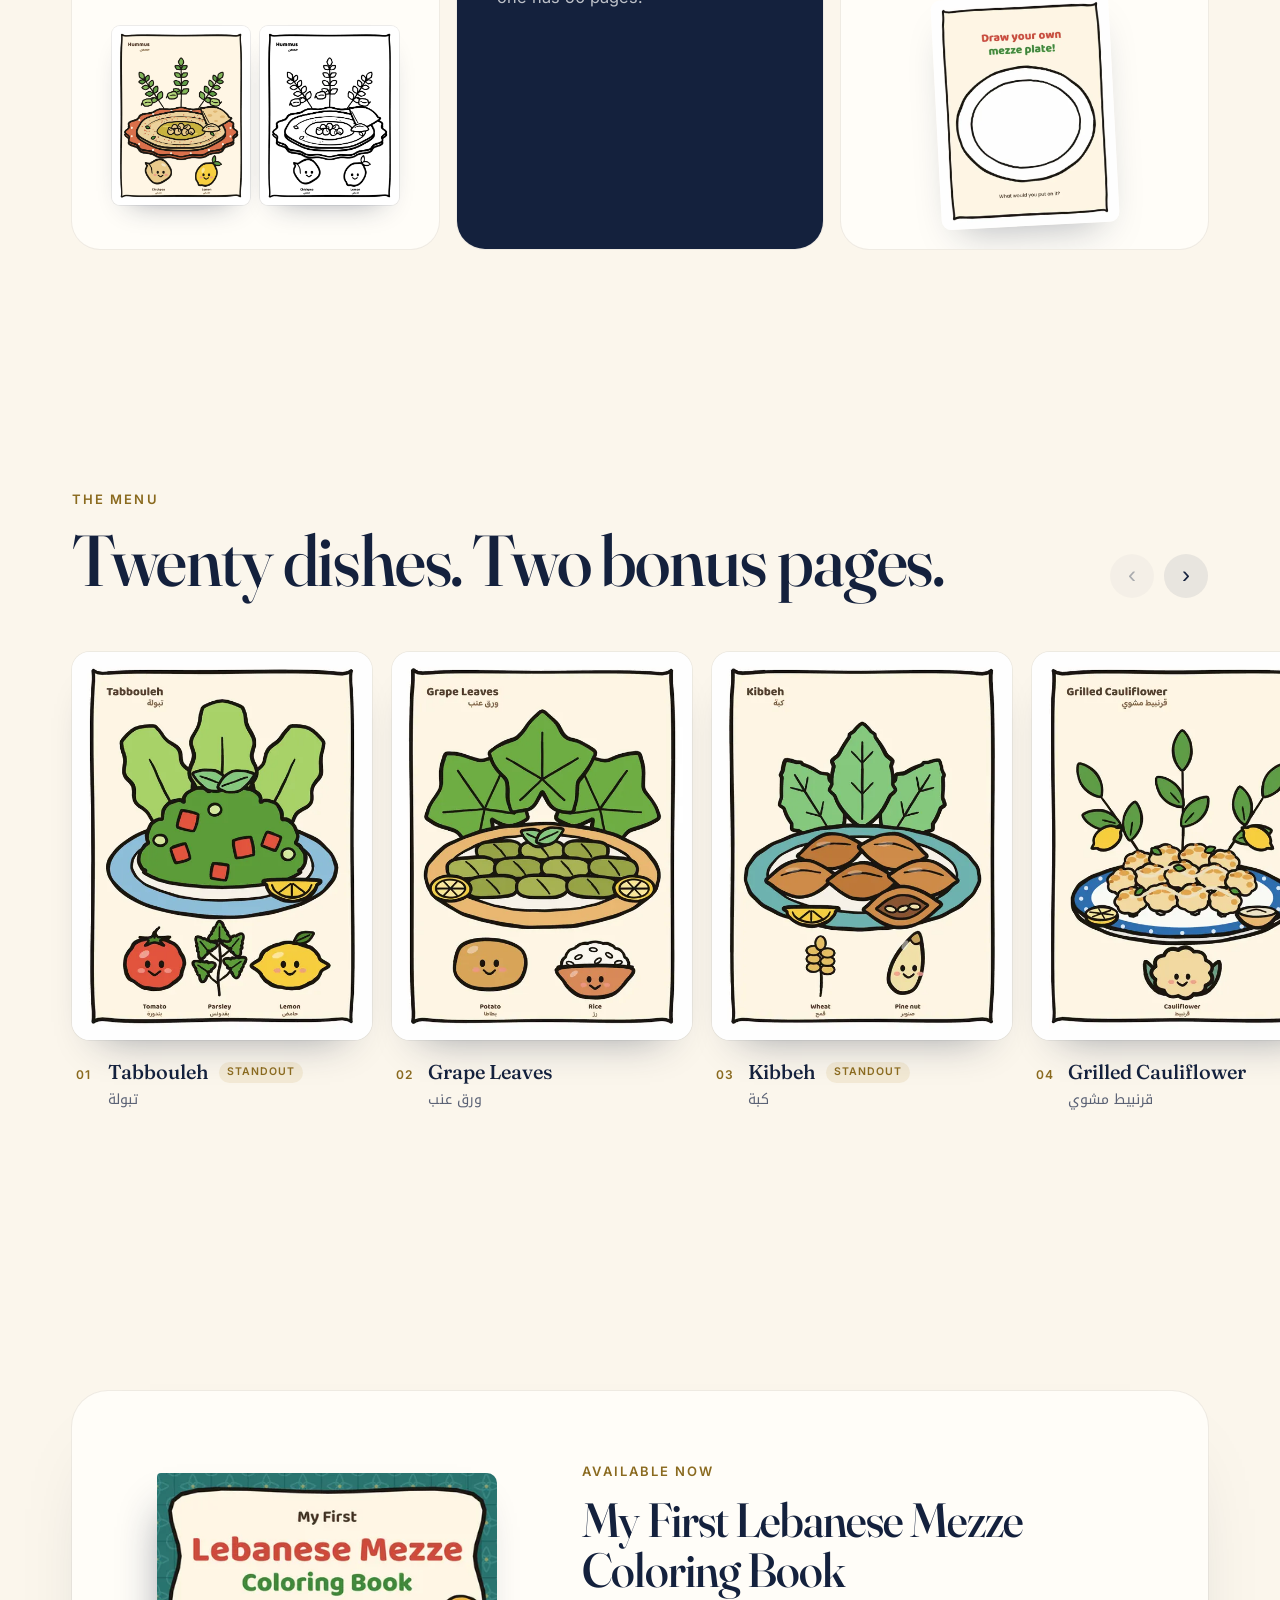
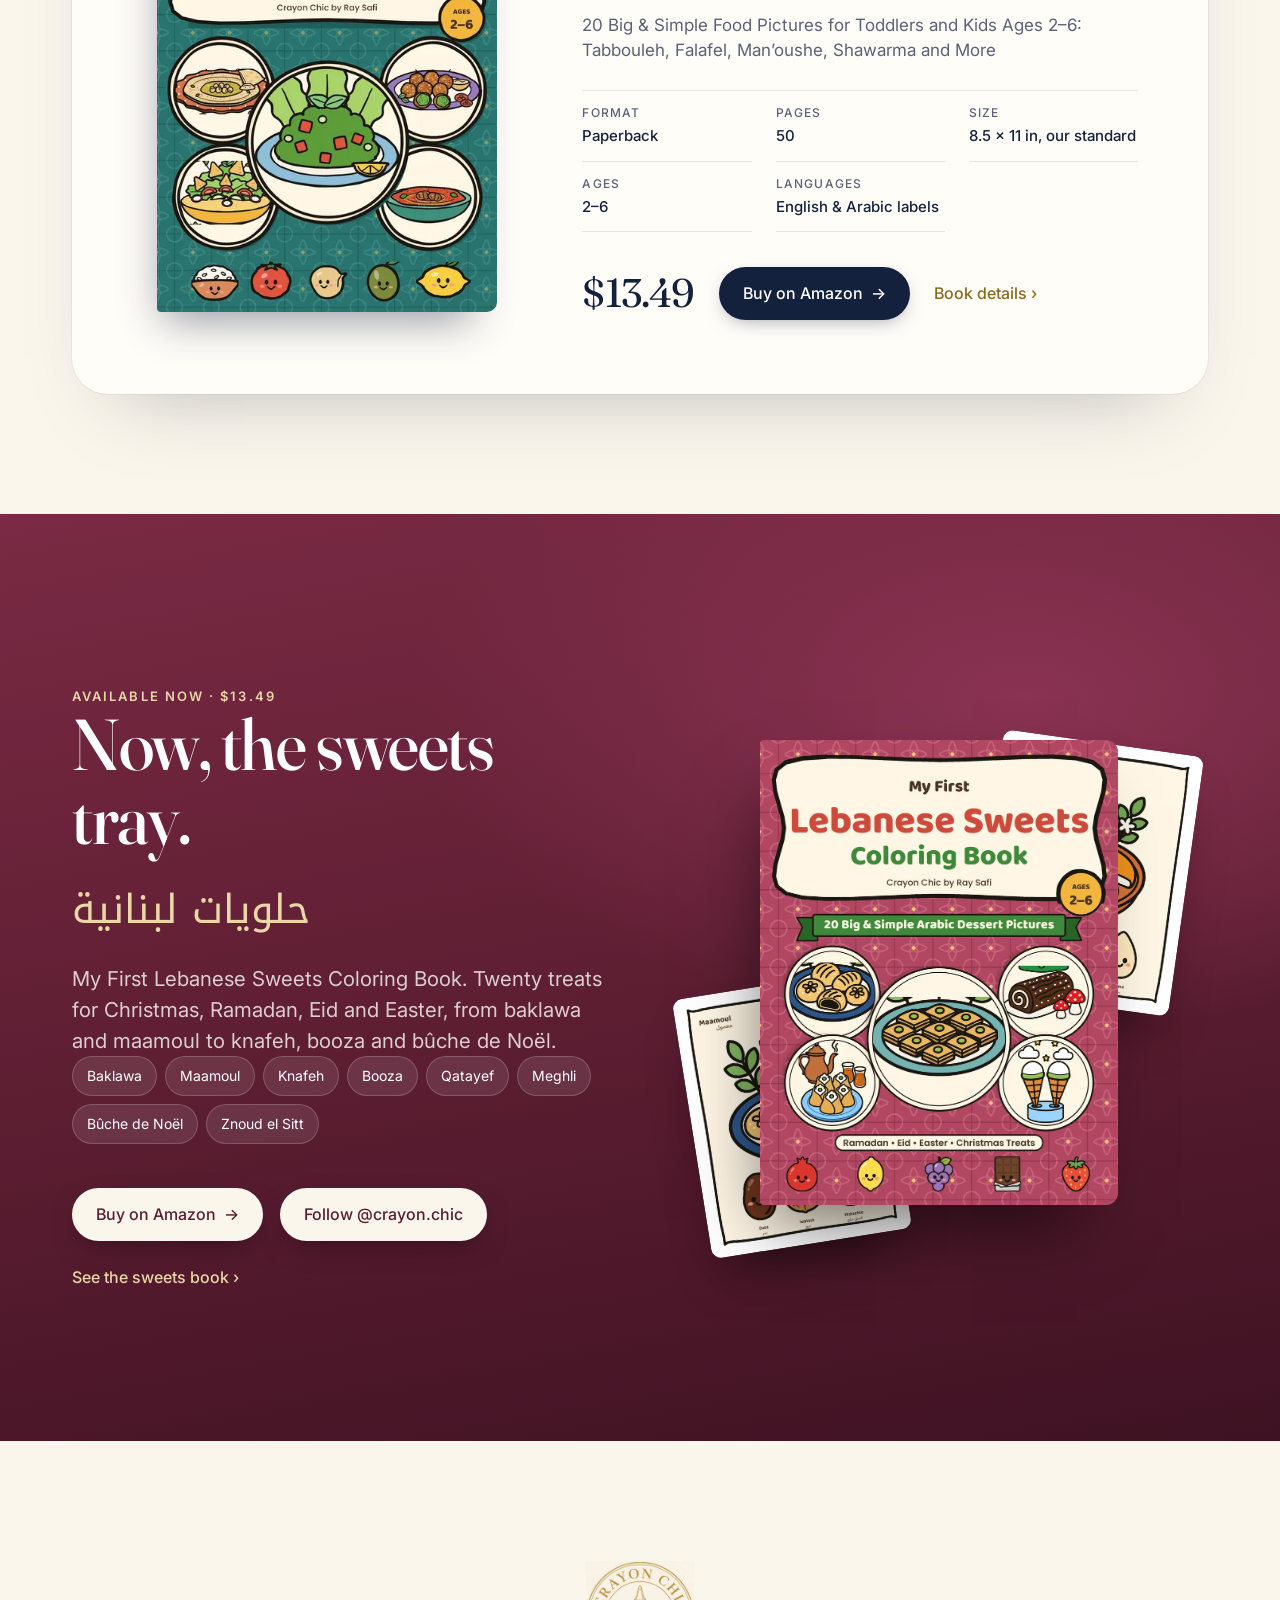
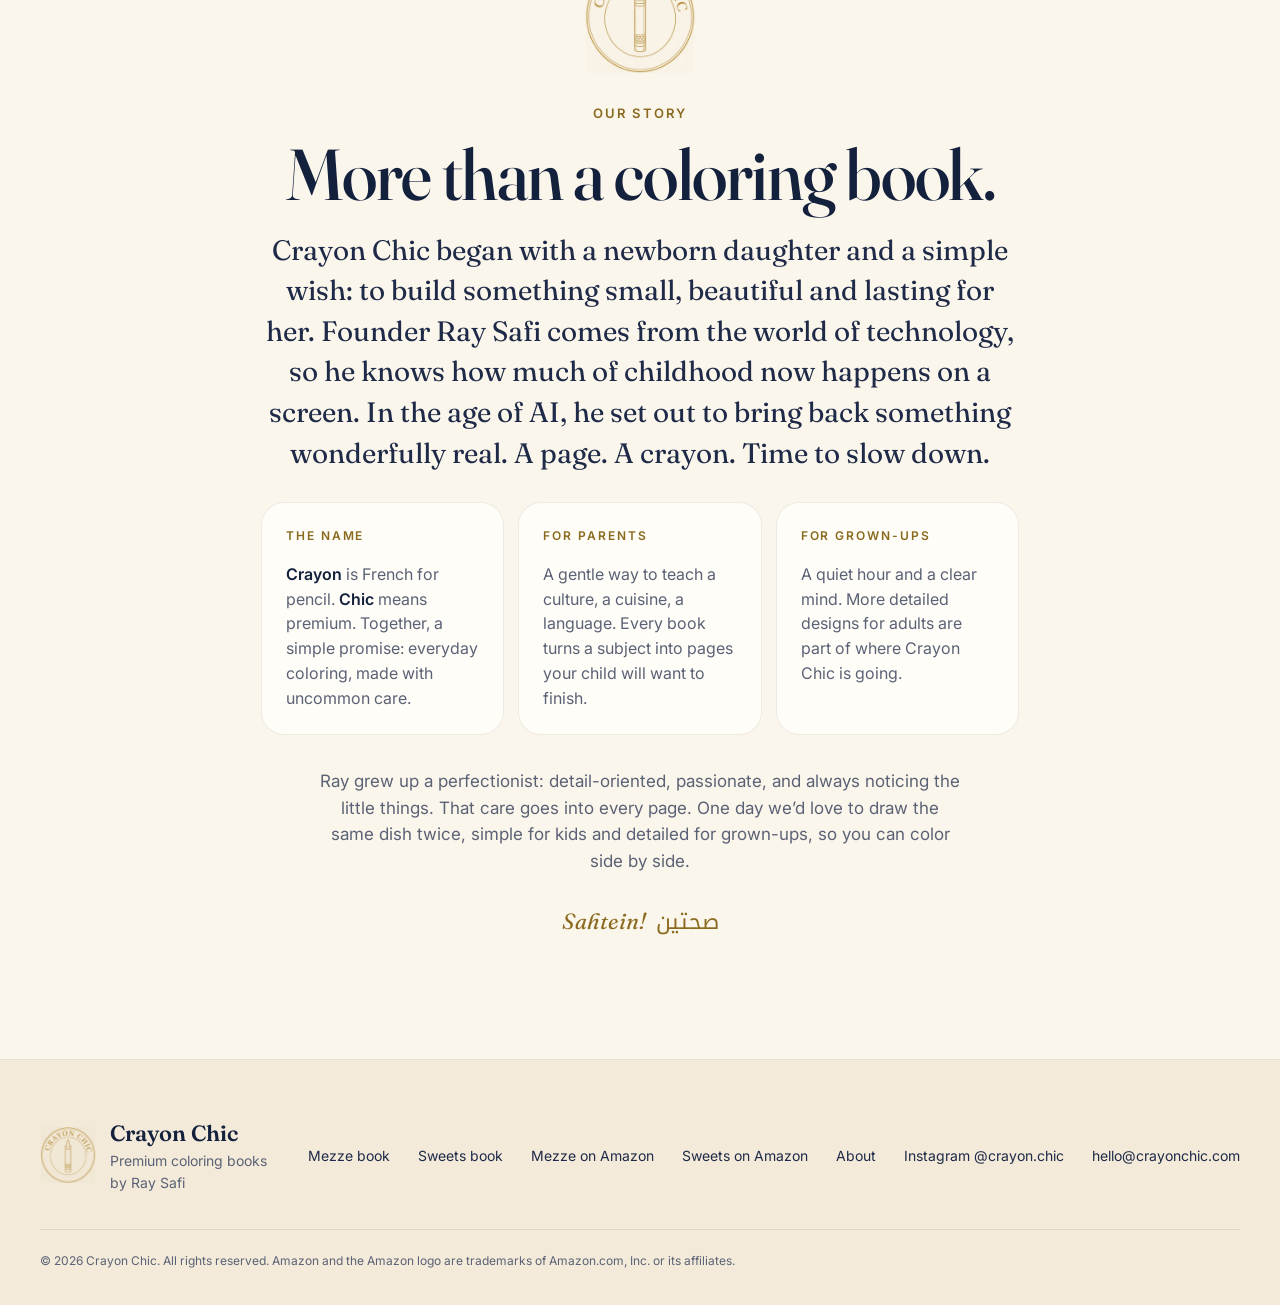
==== commit 63f9b6a8: "v3: GoatCounter tracking, review block (Christmas banner off)" ====
--- a/index.html
+++ b/index.html
@@ -40,6 +40,9 @@
     ]
   }
   </script>
+  <!-- GoatCounter analytics (privacy-friendly, no cookies). Site code comes from
+       CRAYON_BRAND.goatcounter in catalog.js (node tools/build-pages.js writes it here). -->
+  <script data-goatcounter="https://crayonchic.goatcounter.com/count" async src="//gc.zgo.at/count.js"></script>
 </head>
 <body>
   <a class="skip" href="#main">Skip to content</a>
@@ -59,7 +62,7 @@
           <li><a href="#about">About</a></li>
         </ul>
       </nav>
-      <a class="btn btn-sm" href="https://www.amazon.com/dp/B0HNJ17JMC" target="_blank" rel="noopener">Buy</a>
+      <a class="btn btn-sm" href="https://www.amazon.com/dp/B0HNJ17JMC" target="_blank" rel="noopener" data-goatcounter-click="buy-lebanese-mezze-home-nav" data-goatcounter-title="Buy Lebanese Mezze on Amazon (home, nav)" data-goatcounter-referrer="/">Buy</a>
     </div>
   </header>
 
@@ -72,7 +75,7 @@
         <h1 class="display reveal" style="--d:.08s">Coloring,<br>made <em>chic</em>.</h1>
         <p class="lede reveal" style="--d:.16s">Premium coloring books for curious kids and the grown-ups beside them. Thoughtful subjects, bold artwork, one premium page size, book after book. First stop: the Lebanese table.</p>
         <div class="hero-cta reveal" style="--d:.24s">
-          <a class="btn" href="https://www.amazon.com/dp/B0HNJ17JMC" target="_blank" rel="noopener">Buy on Amazon <span aria-hidden="true">→</span></a>
+          <a class="btn" href="https://www.amazon.com/dp/B0HNJ17JMC" target="_blank" rel="noopener" data-goatcounter-click="buy-lebanese-mezze-home-hero" data-goatcounter-title="Buy Lebanese Mezze on Amazon (home, hero)" data-goatcounter-referrer="/">Buy on Amazon <span aria-hidden="true">→</span></a>
           <a class="link-arrow" href="#books">Explore the books <span aria-hidden="true">›</span></a>
         </div>
         <p class="meta reveal" style="--d:.32s">Now available: <a href="books/lebanese-mezze/">Lebanese Mezze</a> and <a href="books/lebanese-sweets/">Lebanese Sweets</a> · $13.49 each · Ages 2–6</p>
@@ -334,7 +337,7 @@
           </ul>
           <div class="buy-row">
             <p class="price">$13.49</p>
-            <a class="btn" href="https://www.amazon.com/dp/B0HNJ17JMC" target="_blank" rel="noopener">Buy on Amazon <span aria-hidden="true">→</span></a>
+            <a class="btn" href="https://www.amazon.com/dp/B0HNJ17JMC" target="_blank" rel="noopener" data-goatcounter-click="buy-lebanese-mezze-home-buycard" data-goatcounter-title="Buy Lebanese Mezze on Amazon (home, buy card)" data-goatcounter-referrer="/">Buy on Amazon <span aria-hidden="true">→</span></a>
             <a class="link-arrow" href="books/lebanese-mezze/">Book details <span aria-hidden="true">›</span></a>
           </div>
         </div>
@@ -352,7 +355,7 @@
           <ul class="pills reveal" aria-label="A few of the sweets inside">
             <li>Baklawa</li><li>Maamoul</li><li>Knafeh</li><li>Booza</li><li>Qatayef</li><li>Meghli</li><li>Bûche de Noël</li><li>Znoud el Sitt</li>
           </ul>
-          <a class="btn btn-light reveal" href="https://www.amazon.com/dp/B0HNRZ9T2G" target="_blank" rel="noopener">Buy on Amazon <span aria-hidden="true">→</span></a>
+          <a class="btn btn-light reveal" href="https://www.amazon.com/dp/B0HNRZ9T2G" target="_blank" rel="noopener" data-goatcounter-click="buy-lebanese-sweets-home-sweets" data-goatcounter-title="Buy Lebanese Sweets on Amazon (home, sweets section)" data-goatcounter-referrer="/">Buy on Amazon <span aria-hidden="true">→</span></a>
           <a class="btn btn-light reveal" href="https://www.instagram.com/crayon.chic/" target="_blank" rel="noopener">Follow @crayon.chic</a>
           <p class="reveal"><a class="link-arrow light" href="books/lebanese-sweets/">See the sweets book <span aria-hidden="true">›</span></a></p>
         </div>
@@ -401,8 +404,8 @@
       <ul class="f-links">
         <li><a href="books/lebanese-mezze/">Mezze book</a></li>
         <li><a href="books/lebanese-sweets/">Sweets book</a></li>
-        <li><a href="https://www.amazon.com/dp/B0HNJ17JMC" target="_blank" rel="noopener">Mezze on Amazon</a></li>
-        <li><a href="https://www.amazon.com/dp/B0HNRZ9T2G" target="_blank" rel="noopener">Sweets on Amazon</a></li>
+        <li><a href="https://www.amazon.com/dp/B0HNJ17JMC" target="_blank" rel="noopener" data-goatcounter-click="buy-lebanese-mezze-home-footer" data-goatcounter-title="Buy Lebanese Mezze on Amazon (home, footer)" data-goatcounter-referrer="/">Mezze on Amazon</a></li>
+        <li><a href="https://www.amazon.com/dp/B0HNRZ9T2G" target="_blank" rel="noopener" data-goatcounter-click="buy-lebanese-sweets-home-footer" data-goatcounter-title="Buy Lebanese Sweets on Amazon (home, footer)" data-goatcounter-referrer="/">Sweets on Amazon</a></li>
         <li><a href="#about">About</a></li>
         <li><a href="https://www.instagram.com/crayon.chic/" target="_blank" rel="noopener">Instagram @crayon.chic</a></li>
         <li><a href="mailto:hello@crayonchic.com">hello@crayonchic.com</a></li>
--- a/styles.css
+++ b/styles.css
@@ -313,3 +313,70 @@
 @media (prefers-reduced-motion:reduce){
   .bc-art img,.js .book-card.in .bc-art img{transform:rotate(-2deg)}
 }
+
+/* ===== v3: Christmas gift banner (CRAYON_PROMO in catalog.js) ===== */
+.xmas{position:fixed;z-index:60;left:12px;right:12px;bottom:12px;display:flex;gap:16px;align-items:center;padding:16px 44px 16px 16px;background:rgba(255,253,248,.94);-webkit-backdrop-filter:saturate(180%) blur(18px);backdrop-filter:saturate(180%) blur(18px);border-radius:22px;box-shadow:0 0 0 1px rgba(184,146,58,.28),0 30px 60px -24px rgba(20,33,61,.45);opacity:0;transform:translateY(24px) scale(.98);transition:opacity .6s var(--ease),transform .6s var(--ease);pointer-events:none}
+.xmas.on{opacity:1;transform:none;pointer-events:auto}
+.xmas.off{opacity:0;transform:translateY(16px);transition-duration:.4s}
+.xmas::before{content:"";position:absolute;inset:0;border-radius:inherit;background:radial-gradient(60% 90% at 0% 0%,rgba(91,29,49,.08),transparent 60%),radial-gradient(50% 80% at 100% 100%,rgba(36,95,90,.07),transparent 60%);pointer-events:none}
+.xmas-x{position:absolute;top:8px;right:8px;width:32px;height:32px;border:0;border-radius:50%;background:transparent;color:var(--muted);font:400 22px/1 var(--sans);cursor:pointer;transition:background .2s,color .2s}
+.xmas-x:hover{background:rgba(20,33,61,.07);color:var(--navy)}
+.xmas-covers{position:relative;flex:0 0 auto;width:66px;height:74px;display:none}
+.xmas-covers img{position:absolute;width:46px;border-radius:2px 5px 5px 2px;box-shadow:-4px 8px 14px -6px rgba(20,33,61,.5)}
+.xmas-covers .c0{left:0;top:4px;transform:rotate(-7deg);z-index:2}
+.xmas-covers .c1{left:20px;top:0;transform:rotate(6deg)}
+.xmas.on .xmas-covers img{animation:xmas-bob 6s ease-in-out infinite}
+.xmas.on .xmas-covers .c1{animation-delay:-3s}
+@keyframes xmas-bob{0%,100%{translate:0 0}50%{translate:0 -3px}}
+.xmas-body{position:relative;min-width:0}
+.xmas-k{margin:0 0 4px;font-size:11.5px;letter-spacing:.16em;text-transform:uppercase;color:var(--rose-2);font-weight:600}
+.xmas-star{display:inline-block;color:var(--gold);animation:xmas-twinkle 3.2s ease-in-out infinite}
+@keyframes xmas-twinkle{0%,100%{opacity:1;transform:scale(1) rotate(0)}50%{opacity:.55;transform:scale(.82) rotate(20deg)}}
+.xmas-t{margin:0 0 10px;font-family:var(--serif);font-size:16.5px;line-height:1.3;color:var(--navy)}
+.xmas-links{display:flex;flex-wrap:wrap;gap:8px}
+.xmas-links a{display:inline-flex;align-items:center;gap:6px;text-decoration:none;font-size:13.5px;font-weight:500;color:var(--navy);padding:7px 12px;border-radius:999px;box-shadow:inset 0 0 0 1.5px rgba(20,33,61,.2);transition:background .25s,box-shadow .25s,transform .3s var(--ease)}
+.xmas-links a span{color:var(--muted);font-weight:400}
+.xmas-links a em{font-style:normal;display:none}
+.xmas-links a i{font-style:normal;transition:transform .3s var(--ease)}
+.xmas-links a:hover{background:var(--navy);color:#fff;box-shadow:inset 0 0 0 1.5px var(--navy)}
+.xmas-links a:hover span{color:rgba(255,255,255,.75)}
+.xmas-links a:hover i{transform:translateX(3px)}
+.xmas-note{margin:8px 0 0;font-size:11.5px;color:var(--muted);line-height:1.35}
+@media (max-width:599px){
+  .xmas{padding:13px 40px 12px 14px;border-radius:18px}
+  .xmas-t{font-size:15px;margin-bottom:8px}
+  .xmas-k{font-size:10.5px}
+  .xmas-note{font-size:10.5px;margin-top:6px}
+  .xmas-links a{padding:6px 11px;font-size:13px}
+}
+@media (min-width:600px){
+  .xmas{left:auto;right:24px;bottom:24px;width:420px;padding:20px 46px 20px 20px}
+  .xmas-covers{display:block}
+  .xmas-links a em{display:inline}
+}
+
+/* ===== v3: Leave a review (book pages) ===== */
+.pd-review{padding-top:40px;padding-bottom:20px}
+.review-card{position:relative;display:grid;gap:22px;justify-items:center;text-align:center;background:linear-gradient(160deg,#FFFDF8,color-mix(in srgb,var(--accent) 6%,#F6EEDD));border-radius:var(--r);padding:44px 26px;box-shadow:0 0 0 1px rgba(20,33,61,.05),0 30px 60px -44px rgba(20,33,61,.4);overflow:hidden}
+.rv-stars{display:flex;gap:6px;font-size:26px;color:var(--gold)}
+.rv-stars span{display:inline-block}
+.js .review-card .rv-stars span{opacity:0;transform:translateY(6px) scale(.7);transition:opacity .5s var(--ease),transform .5s var(--ease)}
+.js .review-card.in .rv-stars span{opacity:1;transform:none}
+.review-card.in .rv-stars span:nth-child(2){transition-delay:.08s}
+.review-card.in .rv-stars span:nth-child(3){transition-delay:.16s}
+.review-card.in .rv-stars span:nth-child(4){transition-delay:.24s}
+.review-card.in .rv-stars span:nth-child(5){transition-delay:.32s}
+.rv-copy .feat-k{margin-bottom:10px!important}
+.review-card .btn{align-self:center;white-space:nowrap}
+.rv-h{font-family:var(--serif);font-weight:500;font-size:clamp(28px,3.6vw,42px);line-height:1.08;letter-spacing:-.015em;margin:0 0 12px}
+.rv-copy p:last-child{margin:0 auto;max-width:520px;color:var(--muted);font-size:16.5px}
+@media (min-width:900px){
+  .review-card{grid-template-columns:auto 1fr auto;justify-items:start;text-align:left;gap:44px;padding:48px 56px}
+  .review-card{grid-template-columns:1fr auto;align-items:center}
+  .rv-stars{grid-column:1/-1;margin-bottom:-26px}
+  .rv-copy p:last-child{margin:0}
+}
+@media (prefers-reduced-motion:reduce){
+  .xmas{transform:none}
+  .js .review-card .rv-stars span{opacity:1;transform:none}
+}
